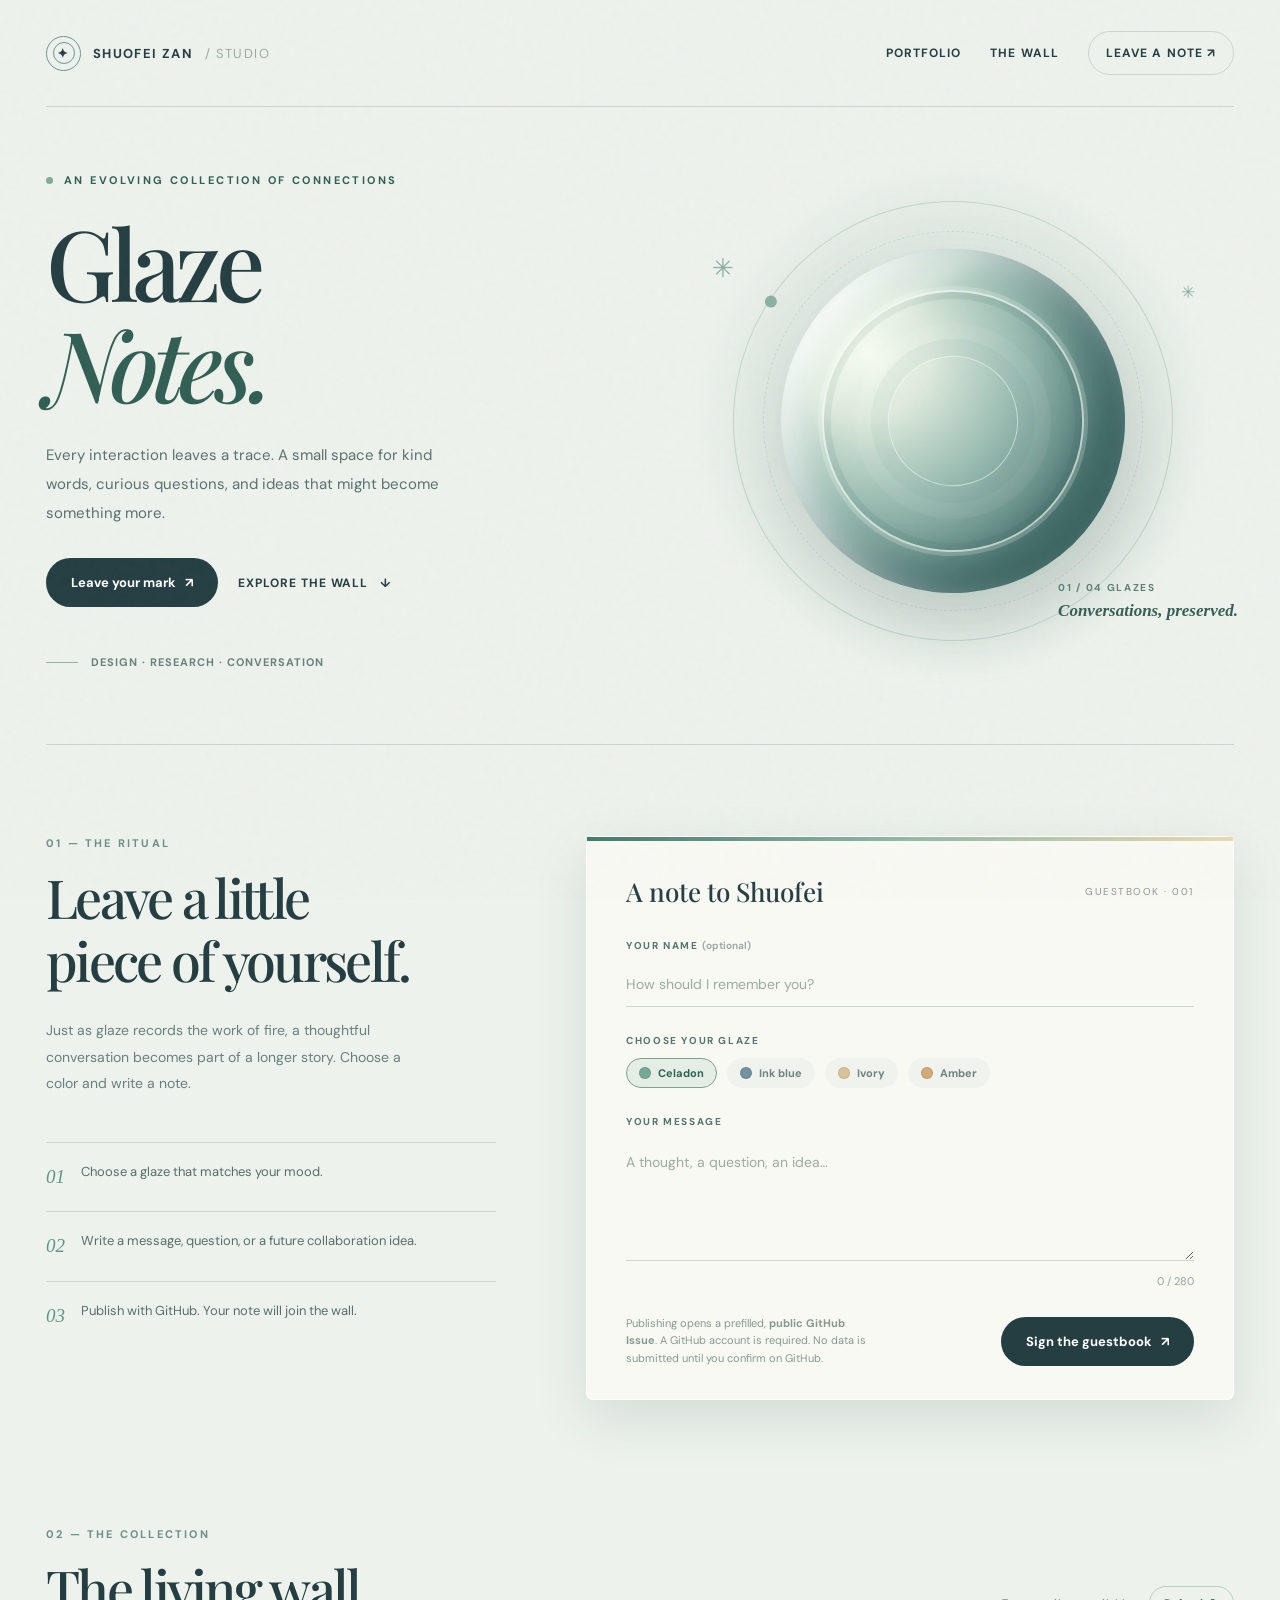
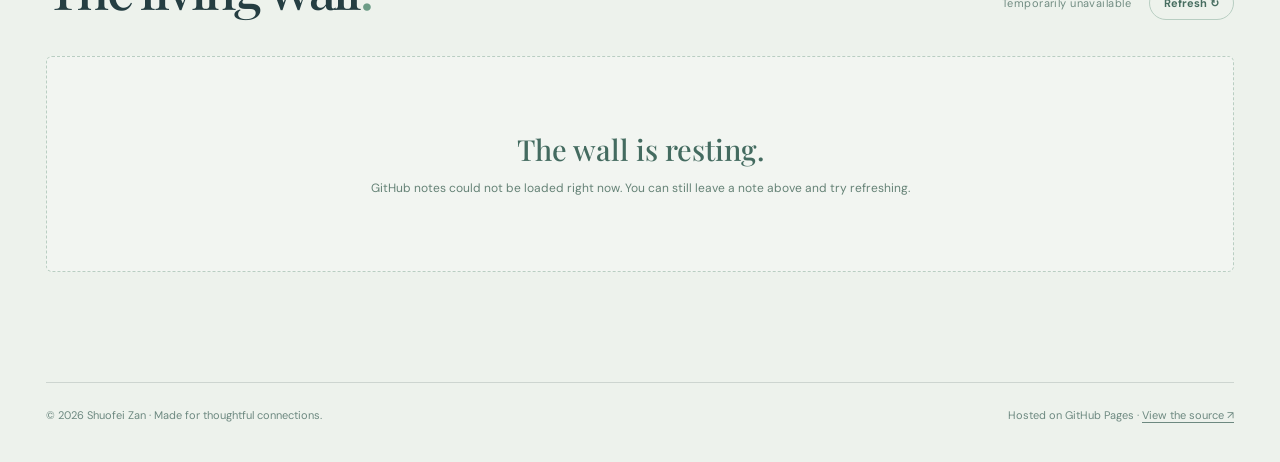
==== docs/guestbook/index.html @ 8608c9f4 "feat: build interactive porcelain-inspired GitHub guestbook" ====
<!doctype html>
<html lang="en">
<head>
<meta charset="utf-8">
<meta name="viewport" content="width=device-width, initial-scale=1">
<meta name="theme-color" content="#e9eee9">
<meta name="description" content="A small, interactive guestbook for Shuofei Zan's research and design portfolio. Leave a note and add a new glaze to the wall.">
<title>Glaze Notes — Shuofei Zan's Guestbook</title>
<style>
@import url('https://fonts.googleapis.com/css2?family=DM+Sans:wght@400;500;600;700&family=Manrope:wght@400;500;600;700&family=Playfair+Display:ital,wght@0,500;0,600;1,500&display=swap');
:root{--bg:#edf2ec;--paper:#f9f9f4;--ink:#253e42;--muted:#728483;--line:rgba(37,62,66,.16);--green:#719c89;--green-deep:#315f54;--shadow:0 19px 54px rgba(42,64,61,.12)}
*{box-sizing:border-box}html{scroll-behavior:smooth}body{margin:0;background:var(--bg);color:var(--ink);font-family:'DM Sans',Arial,sans-serif;-webkit-font-smoothing:antialiased}
button,input,textarea{font:inherit}a{color:inherit;text-decoration:none}button{cursor:pointer}::selection{background:#bdd6c9;color:#173d3a} :focus-visible{outline:3px solid #6f9e94;outline-offset:4px}
.skip{position:absolute;left:12px;top:-100px;padding:10px;background:white;z-index:100}.skip:focus{top:12px}
.grain{position:fixed;inset:0;pointer-events:none;opacity:.23;background-image:url("data:image/svg+xml,%3Csvg viewBox='0 0 180 180' xmlns='http://www.w3.org/2000/svg'%3E%3Cfilter id='n'%3E%3CfeTurbulence type='fractalNoise' baseFrequency='.72' numOctaves='3' stitchTiles='stitch'/%3E%3C/filter%3E%3Crect width='100%25' height='100%25' filter='url(%23n)' opacity='.12'/%3E%3C/svg%3E");z-index:20}
.wrap{width:min(1220px,calc(100% - 92px));margin:auto;position:relative}
nav{display:flex;justify-content:space-between;align-items:center;padding:31px 0;border-bottom:1px solid var(--line)}
.brand{display:flex;gap:12px;align-items:center;font-weight:700;font-size:13px;letter-spacing:.105em;text-transform:uppercase}
.brand-icon{width:35px;height:35px;border-radius:50%;border:1px solid #6d988c;display:grid;place-items:center;position:relative}
.brand-icon:after{content:"";width:20px;height:20px;border:1px solid #6d988c;border-radius:50%;position:absolute}
.links{display:flex;gap:29px;align-items:center;font-size:12px;font-weight:700;letter-spacing:.09em;text-transform:uppercase}
.links a:hover,.text-link:hover{text-decoration:underline;text-underline-offset:5px}
.links .top-button{border:1px solid var(--line);padding:13px 17px;border-radius:40px;transition:background .2s}
.links .top-button:hover{background:#d9e6db;text-decoration:none}
.hero{display:grid;grid-template-columns:1fr 1fr;align-items:center;gap:65px;min-height:576px;padding:66px 0 75px}
.eyebrow{font-size:11px;letter-spacing:.22em;text-transform:uppercase;font-weight:700;color:var(--green-deep);display:flex;gap:11px;align-items:center}
.eyebrow:before{content:"";height:7px;width:7px;background:#81ad8e;border-radius:100%}
h1{font-family:'Playfair Display',Georgia,serif;font-weight:500;font-size:clamp(67px,7.65vw,115px);letter-spacing:-.064em;line-height:1.03;margin:25px 0 27px}
h1 em{font-weight:500;color:var(--green-deep)}
.lead{max-width:430px;font-size:15px;line-height:1.95;color:#5a7070;margin:0 0 30px}
.actions{display:flex;gap:20px;align-items:center;flex-wrap:wrap}.primary{border:0;border-radius:50px;background:var(--ink);color:white;padding:16px 25px;font-size:13px;font-weight:700;transition:transform .22s,background .22s}.primary:hover{background:var(--green-deep);transform:translateY(-2px)}
.text-link{font-size:12px;font-weight:700;letter-spacing:.08em;text-transform:uppercase}
.mini{margin-top:48px;display:flex;align-items:center;gap:13px;color:#66837c;font-size:11px;letter-spacing:.09em;text-transform:uppercase;font-weight:700}.mini .dash{width:32px;height:1px;background:#95b3a6}
.art{height:480px;position:relative;display:grid;place-items:center;isolation:isolate}
.art:before{content:"";position:absolute;width:93%;aspect-ratio:1;border-radius:50%;background:radial-gradient(circle,rgba(203,222,209,.2),rgba(155,185,169,.13) 56%,transparent 70%);filter:blur(6px)}
.orbit{position:absolute;width:440px;max-width:98%;aspect-ratio:1;border:1px solid rgba(60,106,93,.19);border-radius:50%;transform:rotate(-11deg)}
.orbit:before{content:"";position:absolute;inset:29px;border-radius:50%;border:1px dashed rgba(68,110,98,.14)}
.orbit:after{content:"";position:absolute;left:13%;top:14%;width:12px;height:12px;background:#8ab1a2;border-radius:50%}
.porcelain{width:min(344px,76%);aspect-ratio:1;border-radius:50%;position:relative;background:radial-gradient(circle at 32% 25%,#f5faf0 0%,#dce9dc 18%,#9abdb2 42%,#547e79 70%,#285951 100%);box-shadow:inset -28px -32px 42px rgba(22,61,62,.32),inset 14px 16px 34px rgba(255,255,255,.77),0 26px 60px rgba(41,84,76,.21);transform:rotate(-16deg);animation:float 8s ease-in-out infinite}
.porcelain:before{content:"";position:absolute;inset:12%;border-radius:50%;border:2px solid rgba(246,253,246,.65);box-shadow:inset 0 0 0 7px rgba(39,92,84,.10),0 0 0 4px rgba(247,255,247,.20)}
.porcelain:after{content:"";position:absolute;inset:31%;border-radius:50%;border:1px solid rgba(240,255,241,.56);box-shadow:0 0 0 17px rgba(46,104,93,.05),0 0 0 33px rgba(255,255,255,.05)}
.reflection{position:absolute;width:68%;height:26%;left:8%;top:14%;border-radius:50%;border-top:15px solid rgba(248,255,243,.45);transform:rotate(-32deg);filter:blur(9px)}
.art-label{position:absolute;right:-4px;bottom:40px;letter-spacing:.17em;font-size:10px;text-transform:uppercase;font-weight:700;color:#5a8078}
.art-label span{display:block;margin-top:7px;font-family:Georgia,serif;font-size:17px;letter-spacing:0;font-style:italic;text-transform:none;color:#355e55}
.star{position:absolute;color:#8caea4;font-size:26px;font-family:Georgia,serif}.star.s1{top:15%;left:7%}.star.s2{right:7%;top:21%;font-size:17px}
.divider{height:1px;background:var(--line)}
.main{padding:91px 0 35px;display:grid;grid-template-columns:.82fr 1.18fr;gap:90px}
.kicker{font-size:11px;letter-spacing:.2em;font-weight:700;color:#6b9184;text-transform:uppercase;margin-bottom:16px}
h2{font-family:'Playfair Display',Georgia,serif;font-size:clamp(40px,4.2vw,63px);font-weight:500;letter-spacing:-.05em;line-height:1.17;margin:0 0 25px}
.intro p{max-width:360px;font-size:14px;color:#69807f;line-height:1.9}
.steps{margin-top:45px;display:grid;gap:19px}
.step{display:flex;gap:16px;align-items:flex-start;border-top:1px solid var(--line);padding-top:19px;font-size:13px;line-height:1.6;color:#56706b}
.step span:first-child{font-family:Georgia,serif;color:#5e9782;font-size:19px;font-style:italic}
.form-shell{background:var(--paper);border:1px solid rgba(255,255,255,.95);border-radius:7px;padding:37px 39px 32px;box-shadow:var(--shadow);position:relative}
.form-shell:before{content:"";position:absolute;height:4px;top:0;left:0;right:0;background:linear-gradient(90deg,#437a6a,#93b9a8,#e9d9b2)}
.card-top{display:flex;align-items:center;justify-content:space-between;margin-bottom:30px}
.card-top strong{font-family:'Playfair Display',Georgia,serif;font-weight:500;font-size:26px}.card-top small{font-size:10px;letter-spacing:.15em;color:#899994;text-transform:uppercase}
label.field-label,.legend{display:block;font-size:10px;font-weight:700;letter-spacing:.16em;color:#54756e;text-transform:uppercase;margin-bottom:11px}
label.field-label span{color:#9eaaa6;font-size:10px;letter-spacing:0;text-transform:none}
.field{background:transparent;border:0;border-bottom:1px solid #cbd7d0;padding:12px 0 13px;width:100%;outline:0;font-size:14px;color:var(--ink);border-radius:0}
.field:focus{border-bottom:1px solid #497a6c}.field::placeholder{color:#9bac9f}
.form-group{margin-bottom:27px}.swatches{display:flex;gap:10px;flex-wrap:wrap}
.swatch{border:1px solid transparent;border-radius:40px;display:flex;align-items:center;gap:7px;padding:7px 12px;background:#f0f3ed;color:#6f837f;font-size:11px;font-weight:700;transition:all .2s}
.swatch span{height:12px;width:12px;border-radius:50%;background:var(--dot);box-shadow:inset 0 0 0 1px rgba(10,40,40,.1)}
.swatch[aria-pressed=true]{border-color:#7da393;background:#e4eee4;color:#2d6358}
textarea.field{resize:vertical;min-height:108px;line-height:1.7}
.form-bottom{display:flex;justify-content:space-between;align-items:center;gap:15px;margin-top:20px}
.disclaimer{font-size:11px;line-height:1.6;color:#869991;max-width:245px}.disclaimer a{text-decoration:underline}
.counter{text-align:right;color:#91a29b;font-size:11px;margin-top:8px}
.wall{padding:92px 0 110px}
.wall-head{display:flex;align-items:end;justify-content:space-between;gap:20px;margin-bottom:36px}
.wall-head h2{margin-bottom:0}
.wall-status{display:flex;align-items:center;gap:18px;font-size:11px;color:#718c82;letter-spacing:.04em}
.refresh{border:1px solid #b8cec2;background:transparent;border-radius:50px;padding:9px 14px;color:#476d60;font-size:11px;font-weight:700}
.refresh:hover{background:#d6e7da}
.note-grid{display:grid;grid-template-columns:repeat(3,minmax(0,1fr));gap:18px}
.note{border:1px solid rgba(61,99,86,.13);border-radius:4px;min-height:210px;padding:26px 25px;position:relative;background:#e4ebe2;display:flex;flex-direction:column;box-shadow:0 9px 25px rgba(41,70,63,.04);transition:transform .25s,box-shadow .25s}
.note:hover{transform:translateY(-5px) rotate(-.35deg);box-shadow:0 16px 30px rgba(41,70,63,.11)}
.note.celadon{background:linear-gradient(134deg,#eff7ed,#d5e7df)}
.note.ink{background:linear-gradient(134deg,#dfebed,#c9dade)}
.note.ivory{background:linear-gradient(134deg,#faf3e8,#ece4d1)}
.note.amber{background:linear-gradient(134deg,#f5e9d9,#ebd6ba)}
.note-top{display:flex;align-items:center;justify-content:space-between;color:#77928a;text-transform:uppercase;letter-spacing:.12em;font-size:9px;font-weight:700}
.note-top:before{content:"";display:inline-block;width:15px;height:15px;background:var(--dot);border:2px solid rgba(255,255,255,.5);border-radius:50%;margin-right:auto}
.note-message{font-family:'Playfair Display',Georgia,serif;font-size:19px;line-height:1.45;letter-spacing:-.02em;margin:23px 0 18px;overflow-wrap:anywhere;white-space:pre-wrap;flex:1}
.note-bottom{border-top:1px solid rgba(42,89,80,.12);padding-top:14px;display:flex;justify-content:space-between;gap:15px;align-items:center;font-size:11px;color:#53756c}
.note-bottom strong{font-weight:700;overflow-wrap:anywhere}.note-bottom a{text-decoration:underline;text-underline-offset:3px}
.empty{grid-column:1/-1;min-height:216px;border:1px dashed #b9cec2;border-radius:6px;display:grid;place-items:center;text-align:center;padding:38px;color:#658276;background:rgba(255,255,255,.27)}
.empty b{display:block;font:500 29px 'Playfair Display',Georgia,serif;color:#446b60;margin-bottom:10px}
.empty p{margin:0;font-size:12px;line-height:1.7}.empty a{text-decoration:underline}
footer{border-top:1px solid var(--line);padding:25px 0 40px;display:flex;justify-content:space-between;gap:16px;font-size:11px;color:#6d8980}
footer a{text-decoration:underline;text-underline-offset:3px}
.toast{position:fixed;bottom:25px;left:50%;transform:translate(-50%,120px);background:#284840;color:white;border-radius:8px;padding:14px 24px;z-index:40;font-size:12px;max-width:90vw;opacity:0;transition:all .24s;box-shadow:var(--shadow)}
.toast.active{transform:translate(-50%,0);opacity:1}
@keyframes float{0%,100%{transform:translateY(2px) rotate(-16deg)}50%{transform:translateY(-13px) rotate(-11deg)}}
@media(max-width:990px){.wrap{width:min(100% - 44px,780px)}.hero{gap:20px;min-height:500px}.art{height:350px}.porcelain{width:min(285px,82%)}.orbit{width:330px}.main{gap:35px}.note-grid{grid-template-columns:repeat(2,minmax(0,1fr))}}
@media(max-width:680px){.wrap{width:calc(100% - 36px)}nav{padding:19px 0}.links{gap:12px}.links a:not(.top-button){display:none}.links .top-button{padding:11px 13px;font-size:10px}.brand{font-size:11px}.hero{grid-template-columns:1fr;padding:51px 0 42px;min-height:auto;gap:5px}.hero h1{font-size:clamp(61px,14vw,90px);margin-bottom:18px}.lead{font-size:14px}.mini{margin-top:32px}.art{height:306px}.porcelain{width:235px}.orbit{width:278px}.art-label{right:6%;bottom:14px}.main{padding:57px 0;grid-template-columns:1fr;gap:28px}.intro p{max-width:100%}.steps{margin-top:25px;gap:10px}.form-shell{padding:27px 23px}.form-bottom{flex-wrap:wrap;justify-content:flex-end}.disclaimer{max-width:100%}.wall{padding:35px 0 65px}.wall-head{align-items:flex-start;flex-direction:column;gap:22px}.note-grid{grid-template-columns:1fr}.note{min-height:180px}footer{flex-direction:column;line-height:1.6}}
@media(prefers-reduced-motion:reduce){*,*:before,*:after{animation:none!important;transition:none!important;scroll-behavior:auto!important}}
</style>
</head>
<body>
<a class="skip" href="#noteform">Skip to guestbook form</a>
<div class="grain" aria-hidden="true"></div>
<div class="wrap">
<nav>
 <a class="brand" href="../" aria-label="Shuofei Zan portfolio home"><span class="brand-icon" aria-hidden="true">✦</span> SHUOFEI ZAN <span style="font-weight:400;color:#9cab9f">/ STUDIO</span></a>
 <div class="links"><a href="../">Portfolio</a><a href="#wall">The wall</a><a class="top-button" href="#noteform">Leave a note ↗</a></div>
</nav>
<main>
<section class="hero" aria-labelledby="hero-title">
<div>
<div class="eyebrow">An evolving collection of connections</div>
<h1 id="hero-title">Glaze<br><em>Notes.</em></h1>
<p class="lead">Every interaction leaves a trace. A small space for kind words, curious questions, and ideas that might become something more.</p>
<div class="actions"><a class="primary" href="#noteform">Leave your mark &nbsp; ↗</a><a class="text-link" href="#wall">Explore the wall &nbsp; ↓</a></div>
<div class="mini"><span class="dash"></span> DESIGN · RESEARCH · CONVERSATION</div>
</div>
<div class="art" aria-label="Illustration of a celadon glazed porcelain disc" role="img">
 <span class="star s1" aria-hidden="true">✳</span><span class="star s2" aria-hidden="true">✳</span><div class="orbit" aria-hidden="true"></div><div class="porcelain" aria-hidden="true"><span class="reflection"></span></div>
 <div class="art-label">01 / 04 GLAZES <span>Conversations, preserved.</span></div>
</div>
</section>
<div class="divider"></div>
<section class="main" aria-labelledby="form-title">
<div class="intro">
<div class="kicker">01 — THE RITUAL</div>
<h2 id="form-title">Leave a little<br>piece of yourself.</h2>
<p>Just as glaze records the work of fire, a thoughtful conversation becomes part of a longer story. Choose a color and write a note.</p>
<div class="steps">
 <div class="step"><span>01</span><span>Choose a glaze that matches your mood.</span></div>
 <div class="step"><span>02</span><span>Write a message, question, or a future collaboration idea.</span></div>
 <div class="step"><span>03</span><span>Publish with GitHub. Your note will join the wall.</span></div>
</div>
</div>
<div class="form-shell">
 <div class="card-top"><strong>A note to Shuofei</strong><small>Guestbook · 001</small></div>
 <form id="noteform">
  <div class="form-group"><label class="field-label" for="visitor-name">Your name <span>(optional)</span></label><input id="visitor-name" class="field" maxlength="28" placeholder="How should I remember you?" autocomplete="name"></div>
  <div class="form-group"><div class="legend" id="glaze-label">Choose your glaze</div><div class="swatches" role="group" aria-labelledby="glaze-label">
    <button type="button" class="swatch" data-glaze="celadon" aria-pressed="true" style="--dot:#75a895"><span></span>Celadon</button>
    <button type="button" class="swatch" data-glaze="ink" aria-pressed="false" style="--dot:#74919e"><span></span>Ink blue</button>
    <button type="button" class="swatch" data-glaze="ivory" aria-pressed="false" style="--dot:#d5c29b"><span></span>Ivory</button>
    <button type="button" class="swatch" data-glaze="amber" aria-pressed="false" style="--dot:#d5a875"><span></span>Amber</button>
  </div></div>
  <div class="form-group"><label class="field-label" for="message">Your message</label><textarea class="field" id="message" rows="4" maxlength="280" placeholder="A thought, a question, an idea… " required></textarea><div class="counter"><span id="count">0</span> / 280</div></div>
  <div class="form-bottom"><div class="disclaimer">Publishing opens a prefilled, <strong>public GitHub Issue</strong>. A GitHub account is required. No data is submitted until you confirm on GitHub.</div><button class="primary" id="submit" type="submit">Sign the guestbook &nbsp; ↗</button></div>
 </form>
</div>
</section>
<section class="wall" id="wall" aria-labelledby="wall-title">
 <div class="wall-head"><div><div class="kicker">02 — THE COLLECTION</div><h2 id="wall-title">The living wall<span style="color:#6c9c86">.</span></h2></div><div class="wall-status"><span id="status" role="status" aria-live="polite">Collecting notes…</span><button class="refresh" type="button" id="refresh">Refresh ↻</button></div></div>
 <div id="notes" class="note-grid" aria-live="polite"><div class="empty"><div><b>Loading the wall…</b><p>Each published note is a little glazed memory.</p></div></div></div>
</section>
</main>
<footer><span>© <span id="year"></span> Shuofei Zan · Made for thoughtful connections.</span><span>Hosted on GitHub Pages · <a href="https://github.com/Adele0302/shuofei-zan-design-portfolio" target="_blank" rel="noopener noreferrer">View the source ↗</a></span></footer>
</div>
<div id="toast" class="toast" role="status" aria-live="polite"></div>
<script>
(function(){
'use strict';
const repo='Adele0302/shuofei-zan-design-portfolio';
const issueURL='https://github.com/'+repo+'/issues/new';
const apiURL='https://api.github.com/repos/'+repo+'/issues?state=open&sort=created&direction=desc&per_page=100';
const choices={celadon:'#75a895',ink:'#74919e',ivory:'#d5c29b',amber:'#d5a875'};
let glaze='celadon';
const form=document.getElementById('noteform');
const message=document.getElementById('message');
const count=document.getElementById('count');
const notes=document.getElementById('notes');
const status=document.getElementById('status');
const toast=document.getElementById('toast');
let toastTimer;
document.getElementById('year').textContent=String(new Date().getFullYear());
document.querySelectorAll('.swatch').forEach(function(button){
 button.addEventListener('click',function(){glaze=button.dataset.glaze;document.querySelectorAll('.swatch').forEach(function(b){b.setAttribute('aria-pressed',String(b===button));});});
});
message.addEventListener('input',function(){count.textContent=String(message.value.length);});
function alertUser(text){toast.textContent=text;toast.classList.add('active');clearTimeout(toastTimer);toastTimer=setTimeout(function(){toast.classList.remove('active');},6500);}
form.addEventListener('submit',function(e){
 e.preventDefault();
 const name=(document.getElementById('visitor-name').value.trim().slice(0,28)||'A visitor').replace(/[\r\n]+/g,' ');
 const text=message.value.trim().slice(0,280);
 if(!text){message.focus();return;}
 const body='<!-- zan-guestbook:v1 -->\nName: '+name+'\nGlaze: '+glaze+'\nMessage:\n'+text+'\n<!-- end-zan-guestbook -->\n\n---\nShared from Shuofei Zan’s Glaze Notes guestbook. This Issue will be publicly visible.';
 const title='[Guestbook] '+name;
 const link=issueURL+'?title='+encodeURIComponent(title)+'&body='+encodeURIComponent(body);
 window.open(link,'_blank','noopener,noreferrer');
 alertUser('Continue on GitHub to publish your note. It will appear here once the public Issue is created.');
});
function parseNote(issue){
 if(!issue || typeof issue.title!=='string' || !issue.title.startsWith('[Guestbook] ') || issue.pull_request || !issue.body){return null;}
 const normalized=issue.body.replace(/\r/g,'');
 const match=normalized.match(/<!-- zan-guestbook:v1 -->\s*\nName: ([^\n]+)\nGlaze: ([^\n]+)\nMessage:\n([\s\S]*?)\n<!-- end-zan-guestbook -->/);
 if(!match){return null;}
 const name=match[1].trim().slice(0,28);
 const shade=match[2].trim();
 const text=match[3].trim().slice(0,280);
 if(!name||!text||!Object.prototype.hasOwnProperty.call(choices,shade)){return null;}
 return {name:name,shade:shade,message:text,url:issue.html_url||'',created:issue.created_at||'',id:issue.number};
}
function empty(title,description){
 notes.replaceChildren();
 const box=document.createElement('div');box.className='empty';
 const inner=document.createElement('div');const label=document.createElement('b');label.textContent=title;
 const sub=document.createElement('p');sub.textContent=description;inner.append(label,sub);box.append(inner);notes.append(box);
}
function render(items){
 notes.replaceChildren();
 items.slice(0,24).forEach(function(note){
  const card=document.createElement('article');card.className='note '+note.shade;
  const top=document.createElement('div');top.className='note-top';top.style.setProperty('--dot',choices[note.shade]);const glazeText=document.createElement('span');glazeText.textContent=note.shade==='ink'?'Ink blue':note.shade;top.append(glazeText);
  const quote=document.createElement('div');quote.className='note-message';quote.textContent=note.message;
  const bottom=document.createElement('div');bottom.className='note-bottom';const name=document.createElement('strong');name.textContent=note.name;
  const link=document.createElement('a');link.href=note.url;link.target='_blank';link.rel='noopener noreferrer';link.textContent=note.created?new Date(note.created).toLocaleDateString('en-US',{month:'short',year:'numeric'})+' ↗':'View ↗';
  bottom.append(name,link);card.append(top,quote,bottom);notes.append(card);
 });
}
async function load(){
 status.textContent='Checking GitHub…';document.getElementById('refresh').disabled=true;
 try{
  const response=await fetch(apiURL,{headers:{'Accept':'application/vnd.github+json'}});
  if(!response.ok){throw Error('GitHub API '+response.status);}
  const issues=await response.json();
  if(!Array.isArray(issues)){throw Error('Unexpected response');}
  const parsed=issues.map(parseNote).filter(Boolean);
  status.textContent=parsed.length+' public '+(parsed.length===1?'note':'notes');
  if(!parsed.length){empty('The first note is yours.','This wall grows only when someone publishes a guestbook Issue on GitHub.');}
  else{render(parsed);}
 }catch(error){
  status.textContent='Temporarily unavailable';
  empty('The wall is resting.','GitHub notes could not be loaded right now. You can still leave a note above and try refreshing.');
 }finally{document.getElementById('refresh').disabled=false;}
}
document.getElementById('refresh').addEventListener('click',load);
load();
})();
</script>
</body>
</html>
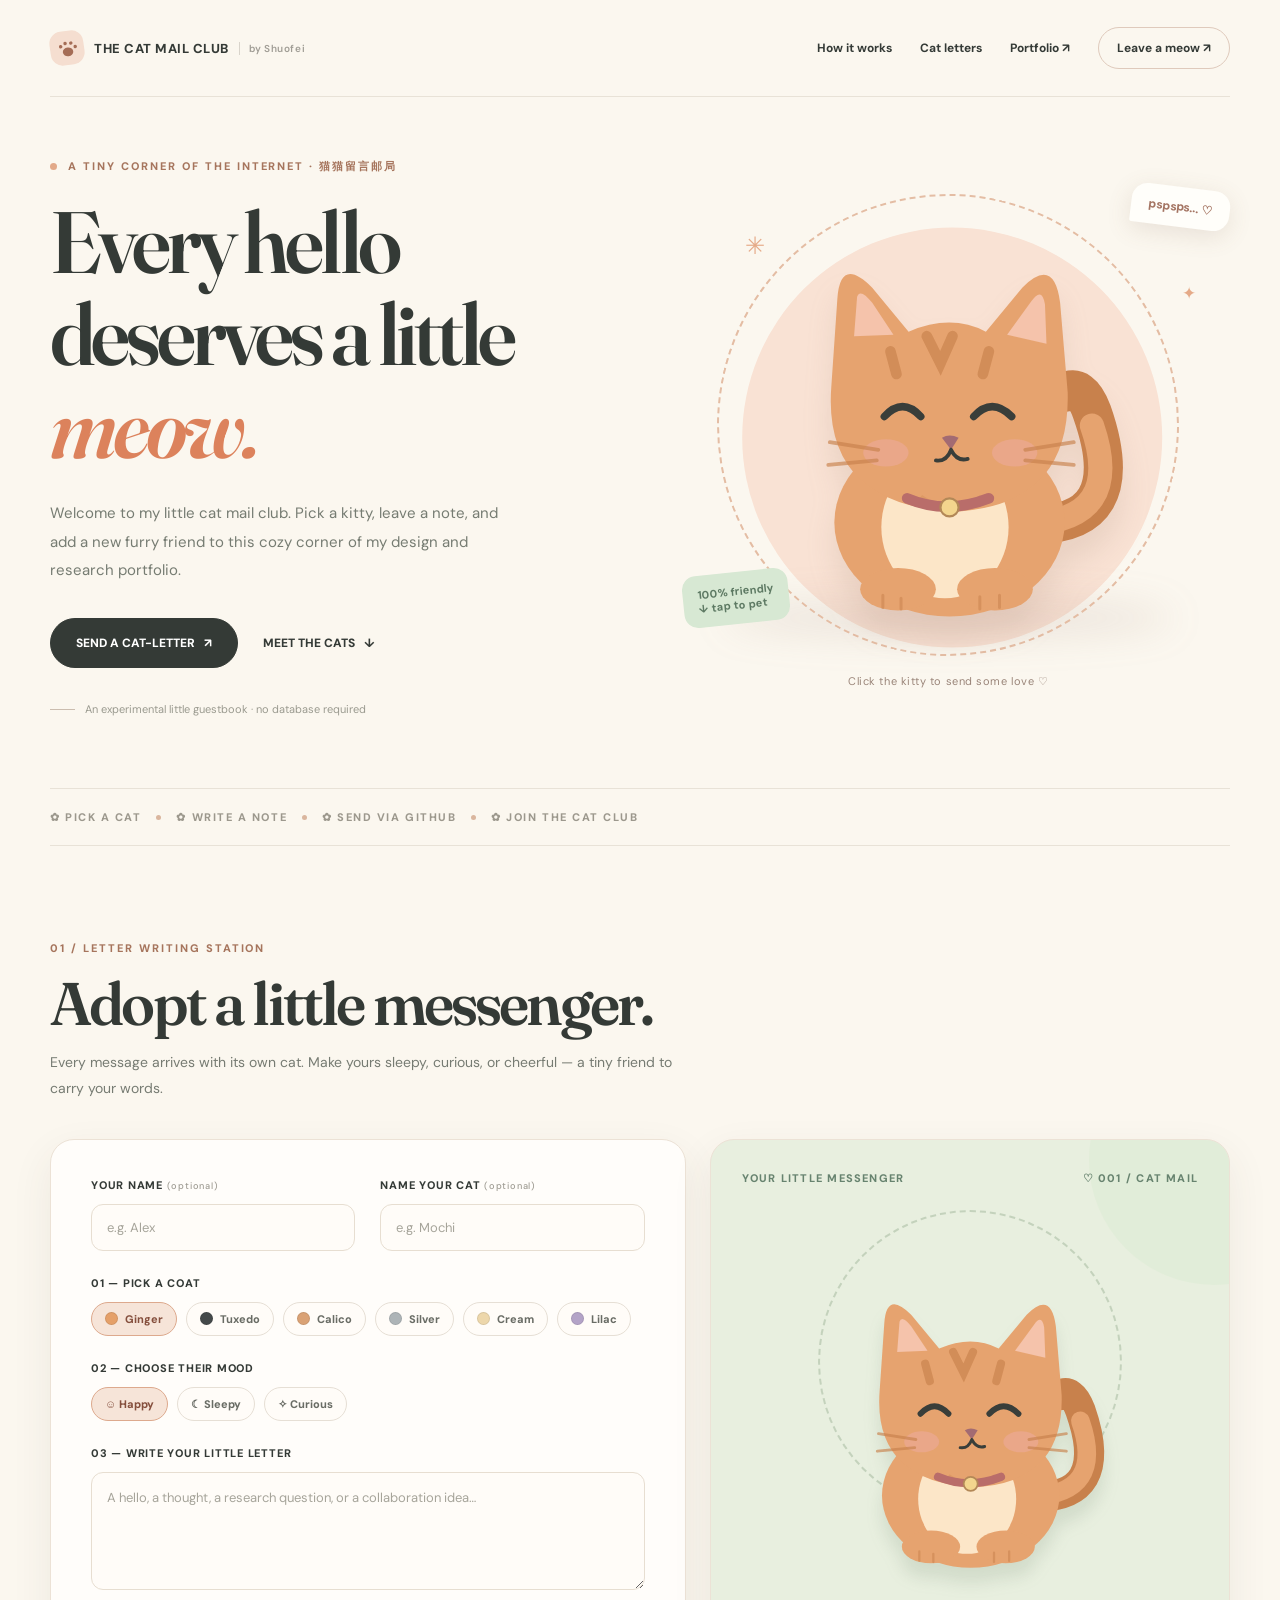
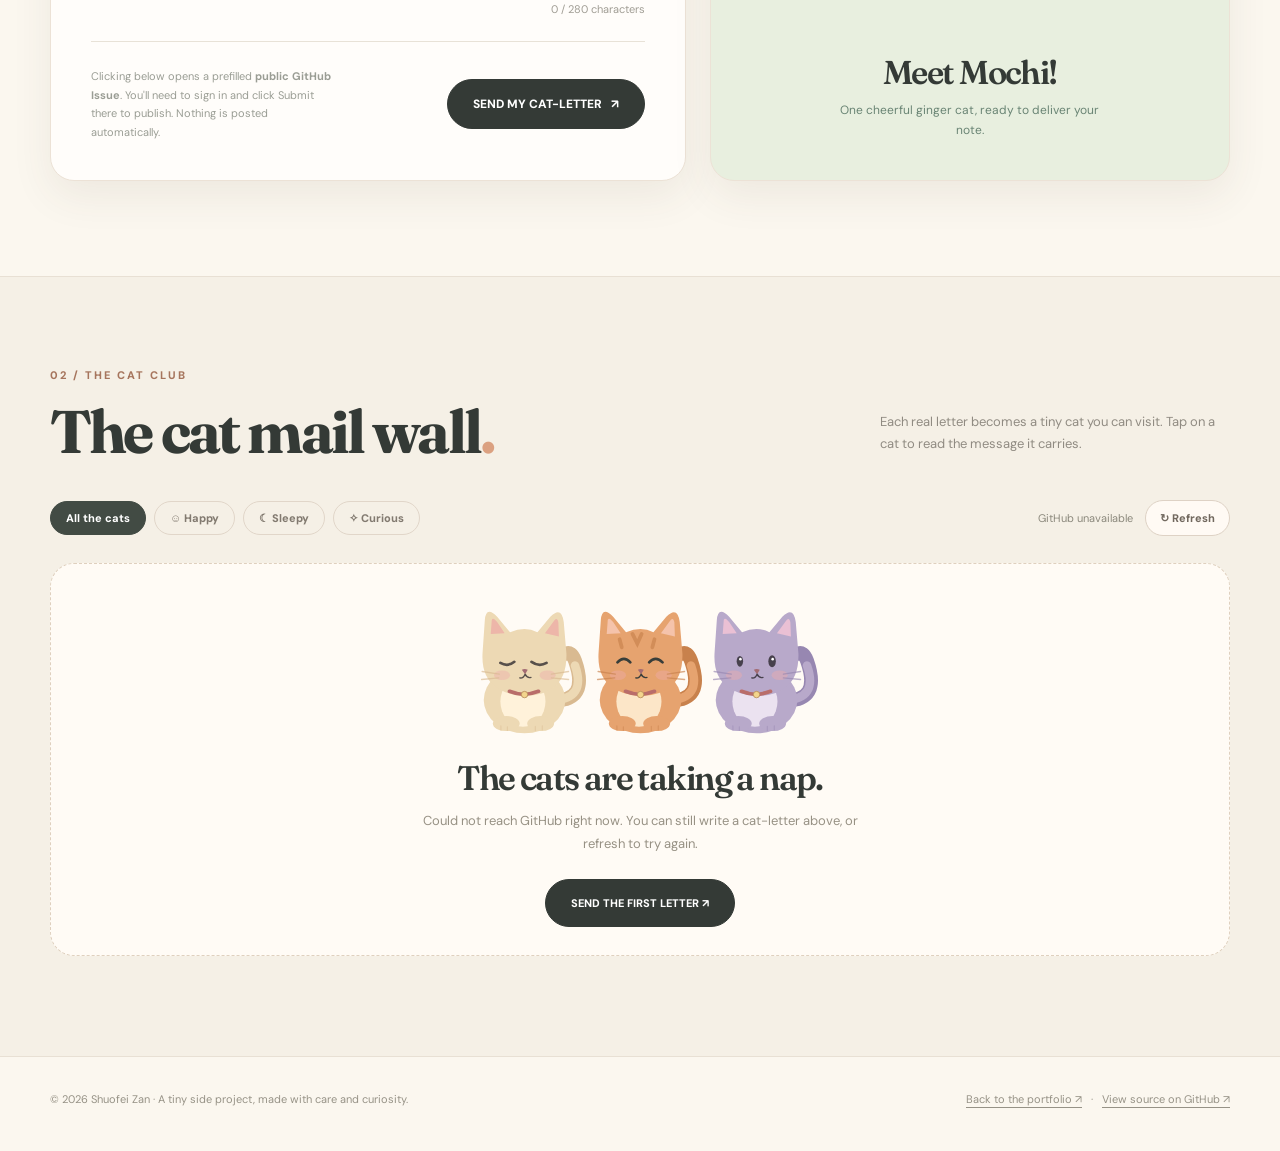
==== commit e1a64f09: "feat: transform Glaze Notes into an interactive cat mail guestbook" ====
--- a/docs/guestbook/index.html
+++ b/docs/guestbook/index.html
@@ -2,237 +2,401 @@
 <html lang="en">
 <head>
 <meta charset="utf-8">
-<meta name="viewport" content="width=device-width, initial-scale=1">
-<meta name="theme-color" content="#e9eee9">
-<meta name="description" content="A small, interactive guestbook for Shuofei Zan's research and design portfolio. Leave a note and add a new glaze to the wall.">
-<title>Glaze Notes — Shuofei Zan's Guestbook</title>
+<meta name="viewport" content="width=device-width,initial-scale=1">
+<meta name="theme-color" content="#fbf7ef">
+<meta name="description" content="The Cat Mail Club: a playful, interactive cat-themed guestbook for Shuofei Zan's design and research portfolio.">
+<title>The Cat Mail Club — Shuofei Zan</title>
 <style>
-@import url('https://fonts.googleapis.com/css2?family=DM+Sans:wght@400;500;600;700&family=Manrope:wght@400;500;600;700&family=Playfair+Display:ital,wght@0,500;0,600;1,500&display=swap');
-:root{--bg:#edf2ec;--paper:#f9f9f4;--ink:#253e42;--muted:#728483;--line:rgba(37,62,66,.16);--green:#719c89;--green-deep:#315f54;--shadow:0 19px 54px rgba(42,64,61,.12)}
-*{box-sizing:border-box}html{scroll-behavior:smooth}body{margin:0;background:var(--bg);color:var(--ink);font-family:'DM Sans',Arial,sans-serif;-webkit-font-smoothing:antialiased}
-button,input,textarea{font:inherit}a{color:inherit;text-decoration:none}button{cursor:pointer}::selection{background:#bdd6c9;color:#173d3a} :focus-visible{outline:3px solid #6f9e94;outline-offset:4px}
-.skip{position:absolute;left:12px;top:-100px;padding:10px;background:white;z-index:100}.skip:focus{top:12px}
-.grain{position:fixed;inset:0;pointer-events:none;opacity:.23;background-image:url("data:image/svg+xml,%3Csvg viewBox='0 0 180 180' xmlns='http://www.w3.org/2000/svg'%3E%3Cfilter id='n'%3E%3CfeTurbulence type='fractalNoise' baseFrequency='.72' numOctaves='3' stitchTiles='stitch'/%3E%3C/filter%3E%3Crect width='100%25' height='100%25' filter='url(%23n)' opacity='.12'/%3E%3C/svg%3E");z-index:20}
-.wrap{width:min(1220px,calc(100% - 92px));margin:auto;position:relative}
-nav{display:flex;justify-content:space-between;align-items:center;padding:31px 0;border-bottom:1px solid var(--line)}
-.brand{display:flex;gap:12px;align-items:center;font-weight:700;font-size:13px;letter-spacing:.105em;text-transform:uppercase}
-.brand-icon{width:35px;height:35px;border-radius:50%;border:1px solid #6d988c;display:grid;place-items:center;position:relative}
-.brand-icon:after{content:"";width:20px;height:20px;border:1px solid #6d988c;border-radius:50%;position:absolute}
-.links{display:flex;gap:29px;align-items:center;font-size:12px;font-weight:700;letter-spacing:.09em;text-transform:uppercase}
-.links a:hover,.text-link:hover{text-decoration:underline;text-underline-offset:5px}
-.links .top-button{border:1px solid var(--line);padding:13px 17px;border-radius:40px;transition:background .2s}
-.links .top-button:hover{background:#d9e6db;text-decoration:none}
-.hero{display:grid;grid-template-columns:1fr 1fr;align-items:center;gap:65px;min-height:576px;padding:66px 0 75px}
-.eyebrow{font-size:11px;letter-spacing:.22em;text-transform:uppercase;font-weight:700;color:var(--green-deep);display:flex;gap:11px;align-items:center}
-.eyebrow:before{content:"";height:7px;width:7px;background:#81ad8e;border-radius:100%}
-h1{font-family:'Playfair Display',Georgia,serif;font-weight:500;font-size:clamp(67px,7.65vw,115px);letter-spacing:-.064em;line-height:1.03;margin:25px 0 27px}
-h1 em{font-weight:500;color:var(--green-deep)}
-.lead{max-width:430px;font-size:15px;line-height:1.95;color:#5a7070;margin:0 0 30px}
-.actions{display:flex;gap:20px;align-items:center;flex-wrap:wrap}.primary{border:0;border-radius:50px;background:var(--ink);color:white;padding:16px 25px;font-size:13px;font-weight:700;transition:transform .22s,background .22s}.primary:hover{background:var(--green-deep);transform:translateY(-2px)}
-.text-link{font-size:12px;font-weight:700;letter-spacing:.08em;text-transform:uppercase}
-.mini{margin-top:48px;display:flex;align-items:center;gap:13px;color:#66837c;font-size:11px;letter-spacing:.09em;text-transform:uppercase;font-weight:700}.mini .dash{width:32px;height:1px;background:#95b3a6}
-.art{height:480px;position:relative;display:grid;place-items:center;isolation:isolate}
-.art:before{content:"";position:absolute;width:93%;aspect-ratio:1;border-radius:50%;background:radial-gradient(circle,rgba(203,222,209,.2),rgba(155,185,169,.13) 56%,transparent 70%);filter:blur(6px)}
-.orbit{position:absolute;width:440px;max-width:98%;aspect-ratio:1;border:1px solid rgba(60,106,93,.19);border-radius:50%;transform:rotate(-11deg)}
-.orbit:before{content:"";position:absolute;inset:29px;border-radius:50%;border:1px dashed rgba(68,110,98,.14)}
-.orbit:after{content:"";position:absolute;left:13%;top:14%;width:12px;height:12px;background:#8ab1a2;border-radius:50%}
-.porcelain{width:min(344px,76%);aspect-ratio:1;border-radius:50%;position:relative;background:radial-gradient(circle at 32% 25%,#f5faf0 0%,#dce9dc 18%,#9abdb2 42%,#547e79 70%,#285951 100%);box-shadow:inset -28px -32px 42px rgba(22,61,62,.32),inset 14px 16px 34px rgba(255,255,255,.77),0 26px 60px rgba(41,84,76,.21);transform:rotate(-16deg);animation:float 8s ease-in-out infinite}
-.porcelain:before{content:"";position:absolute;inset:12%;border-radius:50%;border:2px solid rgba(246,253,246,.65);box-shadow:inset 0 0 0 7px rgba(39,92,84,.10),0 0 0 4px rgba(247,255,247,.20)}
-.porcelain:after{content:"";position:absolute;inset:31%;border-radius:50%;border:1px solid rgba(240,255,241,.56);box-shadow:0 0 0 17px rgba(46,104,93,.05),0 0 0 33px rgba(255,255,255,.05)}
-.reflection{position:absolute;width:68%;height:26%;left:8%;top:14%;border-radius:50%;border-top:15px solid rgba(248,255,243,.45);transform:rotate(-32deg);filter:blur(9px)}
-.art-label{position:absolute;right:-4px;bottom:40px;letter-spacing:.17em;font-size:10px;text-transform:uppercase;font-weight:700;color:#5a8078}
-.art-label span{display:block;margin-top:7px;font-family:Georgia,serif;font-size:17px;letter-spacing:0;font-style:italic;text-transform:none;color:#355e55}
-.star{position:absolute;color:#8caea4;font-size:26px;font-family:Georgia,serif}.star.s1{top:15%;left:7%}.star.s2{right:7%;top:21%;font-size:17px}
-.divider{height:1px;background:var(--line)}
-.main{padding:91px 0 35px;display:grid;grid-template-columns:.82fr 1.18fr;gap:90px}
-.kicker{font-size:11px;letter-spacing:.2em;font-weight:700;color:#6b9184;text-transform:uppercase;margin-bottom:16px}
-h2{font-family:'Playfair Display',Georgia,serif;font-size:clamp(40px,4.2vw,63px);font-weight:500;letter-spacing:-.05em;line-height:1.17;margin:0 0 25px}
-.intro p{max-width:360px;font-size:14px;color:#69807f;line-height:1.9}
-.steps{margin-top:45px;display:grid;gap:19px}
-.step{display:flex;gap:16px;align-items:flex-start;border-top:1px solid var(--line);padding-top:19px;font-size:13px;line-height:1.6;color:#56706b}
-.step span:first-child{font-family:Georgia,serif;color:#5e9782;font-size:19px;font-style:italic}
-.form-shell{background:var(--paper);border:1px solid rgba(255,255,255,.95);border-radius:7px;padding:37px 39px 32px;box-shadow:var(--shadow);position:relative}
-.form-shell:before{content:"";position:absolute;height:4px;top:0;left:0;right:0;background:linear-gradient(90deg,#437a6a,#93b9a8,#e9d9b2)}
-.card-top{display:flex;align-items:center;justify-content:space-between;margin-bottom:30px}
-.card-top strong{font-family:'Playfair Display',Georgia,serif;font-weight:500;font-size:26px}.card-top small{font-size:10px;letter-spacing:.15em;color:#899994;text-transform:uppercase}
-label.field-label,.legend{display:block;font-size:10px;font-weight:700;letter-spacing:.16em;color:#54756e;text-transform:uppercase;margin-bottom:11px}
-label.field-label span{color:#9eaaa6;font-size:10px;letter-spacing:0;text-transform:none}
-.field{background:transparent;border:0;border-bottom:1px solid #cbd7d0;padding:12px 0 13px;width:100%;outline:0;font-size:14px;color:var(--ink);border-radius:0}
-.field:focus{border-bottom:1px solid #497a6c}.field::placeholder{color:#9bac9f}
-.form-group{margin-bottom:27px}.swatches{display:flex;gap:10px;flex-wrap:wrap}
-.swatch{border:1px solid transparent;border-radius:40px;display:flex;align-items:center;gap:7px;padding:7px 12px;background:#f0f3ed;color:#6f837f;font-size:11px;font-weight:700;transition:all .2s}
-.swatch span{height:12px;width:12px;border-radius:50%;background:var(--dot);box-shadow:inset 0 0 0 1px rgba(10,40,40,.1)}
-.swatch[aria-pressed=true]{border-color:#7da393;background:#e4eee4;color:#2d6358}
-textarea.field{resize:vertical;min-height:108px;line-height:1.7}
-.form-bottom{display:flex;justify-content:space-between;align-items:center;gap:15px;margin-top:20px}
-.disclaimer{font-size:11px;line-height:1.6;color:#869991;max-width:245px}.disclaimer a{text-decoration:underline}
-.counter{text-align:right;color:#91a29b;font-size:11px;margin-top:8px}
-.wall{padding:92px 0 110px}
-.wall-head{display:flex;align-items:end;justify-content:space-between;gap:20px;margin-bottom:36px}
-.wall-head h2{margin-bottom:0}
-.wall-status{display:flex;align-items:center;gap:18px;font-size:11px;color:#718c82;letter-spacing:.04em}
-.refresh{border:1px solid #b8cec2;background:transparent;border-radius:50px;padding:9px 14px;color:#476d60;font-size:11px;font-weight:700}
-.refresh:hover{background:#d6e7da}
-.note-grid{display:grid;grid-template-columns:repeat(3,minmax(0,1fr));gap:18px}
-.note{border:1px solid rgba(61,99,86,.13);border-radius:4px;min-height:210px;padding:26px 25px;position:relative;background:#e4ebe2;display:flex;flex-direction:column;box-shadow:0 9px 25px rgba(41,70,63,.04);transition:transform .25s,box-shadow .25s}
-.note:hover{transform:translateY(-5px) rotate(-.35deg);box-shadow:0 16px 30px rgba(41,70,63,.11)}
-.note.celadon{background:linear-gradient(134deg,#eff7ed,#d5e7df)}
-.note.ink{background:linear-gradient(134deg,#dfebed,#c9dade)}
-.note.ivory{background:linear-gradient(134deg,#faf3e8,#ece4d1)}
-.note.amber{background:linear-gradient(134deg,#f5e9d9,#ebd6ba)}
-.note-top{display:flex;align-items:center;justify-content:space-between;color:#77928a;text-transform:uppercase;letter-spacing:.12em;font-size:9px;font-weight:700}
-.note-top:before{content:"";display:inline-block;width:15px;height:15px;background:var(--dot);border:2px solid rgba(255,255,255,.5);border-radius:50%;margin-right:auto}
-.note-message{font-family:'Playfair Display',Georgia,serif;font-size:19px;line-height:1.45;letter-spacing:-.02em;margin:23px 0 18px;overflow-wrap:anywhere;white-space:pre-wrap;flex:1}
-.note-bottom{border-top:1px solid rgba(42,89,80,.12);padding-top:14px;display:flex;justify-content:space-between;gap:15px;align-items:center;font-size:11px;color:#53756c}
-.note-bottom strong{font-weight:700;overflow-wrap:anywhere}.note-bottom a{text-decoration:underline;text-underline-offset:3px}
-.empty{grid-column:1/-1;min-height:216px;border:1px dashed #b9cec2;border-radius:6px;display:grid;place-items:center;text-align:center;padding:38px;color:#658276;background:rgba(255,255,255,.27)}
-.empty b{display:block;font:500 29px 'Playfair Display',Georgia,serif;color:#446b60;margin-bottom:10px}
-.empty p{margin:0;font-size:12px;line-height:1.7}.empty a{text-decoration:underline}
-footer{border-top:1px solid var(--line);padding:25px 0 40px;display:flex;justify-content:space-between;gap:16px;font-size:11px;color:#6d8980}
-footer a{text-decoration:underline;text-underline-offset:3px}
-.toast{position:fixed;bottom:25px;left:50%;transform:translate(-50%,120px);background:#284840;color:white;border-radius:8px;padding:14px 24px;z-index:40;font-size:12px;max-width:90vw;opacity:0;transition:all .24s;box-shadow:var(--shadow)}
-.toast.active{transform:translate(-50%,0);opacity:1}
-@keyframes float{0%,100%{transform:translateY(2px) rotate(-16deg)}50%{transform:translateY(-13px) rotate(-11deg)}}
-@media(max-width:990px){.wrap{width:min(100% - 44px,780px)}.hero{gap:20px;min-height:500px}.art{height:350px}.porcelain{width:min(285px,82%)}.orbit{width:330px}.main{gap:35px}.note-grid{grid-template-columns:repeat(2,minmax(0,1fr))}}
-@media(max-width:680px){.wrap{width:calc(100% - 36px)}nav{padding:19px 0}.links{gap:12px}.links a:not(.top-button){display:none}.links .top-button{padding:11px 13px;font-size:10px}.brand{font-size:11px}.hero{grid-template-columns:1fr;padding:51px 0 42px;min-height:auto;gap:5px}.hero h1{font-size:clamp(61px,14vw,90px);margin-bottom:18px}.lead{font-size:14px}.mini{margin-top:32px}.art{height:306px}.porcelain{width:235px}.orbit{width:278px}.art-label{right:6%;bottom:14px}.main{padding:57px 0;grid-template-columns:1fr;gap:28px}.intro p{max-width:100%}.steps{margin-top:25px;gap:10px}.form-shell{padding:27px 23px}.form-bottom{flex-wrap:wrap;justify-content:flex-end}.disclaimer{max-width:100%}.wall{padding:35px 0 65px}.wall-head{align-items:flex-start;flex-direction:column;gap:22px}.note-grid{grid-template-columns:1fr}.note{min-height:180px}footer{flex-direction:column;line-height:1.6}}
+@import url('https://fonts.googleapis.com/css2?family=DM+Sans:wght@400;500;600;700;800&family=Fraunces:opsz,wght,SOFT,WONK@9..144,500,50,1;9..144,600,50,1;9..144,700,50,1&display=swap');
+:root{--bg:#fbf7ef;--ink:#343a36;--muted:#767b72;--line:#e8e2d7;--peach:#f2b5a1;--orange:#dc825c;--lilac:#c5badb;--sage:#b7ceaf;--forest:#577968;--paper:#fffdfa;--shadow:0 15px 42px rgba(74,67,57,.08)}
+*{box-sizing:border-box}html{scroll-behavior:smooth}body{margin:0;color:var(--ink);background:var(--bg);font-family:'DM Sans',Arial,sans-serif;-webkit-font-smoothing:antialiased}
+button,input,textarea{font:inherit}button{cursor:pointer}a{color:inherit;text-decoration:none}
+:focus-visible{outline:3px solid #c68467;outline-offset:4px}::selection{background:#efcfb8;color:#32322e}
+.skip-link{position:absolute;top:-80px;left:14px;background:white;z-index:100;padding:14px}.skip-link:focus{top:14px}
+.shell{width:min(1180px,calc(100% - 72px));margin:0 auto}
+header{display:flex;justify-content:space-between;align-items:center;gap:22px;padding:27px 0;border-bottom:1px solid var(--line)}
+.brand{display:flex;align-items:center;gap:10px;white-space:nowrap;letter-spacing:.04em;font-size:13px;font-weight:800}
+.brand-paw{width:34px;height:34px;background:#f5ded0;border-radius:12px;display:grid;place-items:center;transform:rotate(-8deg)}
+.brand-paw svg{width:21px;height:21px}
+.brand small{font-size:10px;font-weight:600;color:#a09d95;padding-left:9px;border-left:1px solid #d9d4cb}
+.nav{display:flex;align-items:center;gap:28px;font-size:12px;font-weight:700}
+.nav a:not(.nav-cta):hover{text-decoration:underline;text-underline-offset:5px}
+.nav-cta{border:1px solid #dfcabc;padding:12px 18px;border-radius:999px;transition:.2s}
+.nav-cta:hover{background:#f3e3d6}
+.hero{display:grid;grid-template-columns:1.02fr .98fr;gap:30px;min-height:605px;align-items:center;padding:62px 0 72px}
+.eyebrow,.section-kicker{font-size:11px;text-transform:uppercase;font-weight:800;letter-spacing:.18em;color:#a6755d}
+.eyebrow{display:flex;align-items:center;gap:11px}.eyebrow:before{content:"";width:7px;height:7px;border-radius:50%;background:#e2a989}
+h1,h2,h3,.display{font-family:'Fraunces',Georgia,serif;letter-spacing:-.047em}
+h1{font-weight:600;font-size:clamp(57px,6.8vw,100px);line-height:1.06;margin:22px 0 26px}
+h1 em{color:var(--orange);font-style:italic}
+.hero-description{font-size:15px;line-height:1.92;color:#767c72;max-width:460px;margin:0 0 33px}
+.hero-actions{display:flex;align-items:center;gap:25px;flex-wrap:wrap}
+.button-primary{background:var(--ink);border:1px solid var(--ink);border-radius:999px;padding:16px 25px;color:white;font-size:12px;font-weight:800;transition:transform .2s,background .2s}
+.button-primary:hover{transform:translateY(-2px);background:var(--forest)}
+.simple-link{font-size:12px;font-weight:800}.simple-link:hover{text-decoration:underline;text-underline-offset:5px}
+.hero-note{display:flex;align-items:center;gap:10px;color:#9a9a8f;font-size:11px;margin-top:34px}.hero-note span{width:25px;height:1px;background:#cbbdaf}
+.hero-art{height:475px;position:relative;display:flex;align-items:center;justify-content:center;isolation:isolate}
+.hero-art:before{content:"";width:min(420px,94%);aspect-ratio:1;border-radius:50%;background:#f9e2d4;position:absolute;z-index:-1;transform:translate(1%,3%)}
+.hero-art:after{content:"";width:80%;height:38px;position:absolute;bottom:25px;border-radius:50%;filter:blur(18px);background:#937b6b24;z-index:-1}
+.hero-art .blob{position:absolute;border:2px dashed #e4bda4;border-radius:50%;width:calc(100% - 50px);aspect-ratio:1;max-width:462px;transform:rotate(13deg)}
+.float-star{position:absolute;font-size:24px;color:#e5aa88;user-select:none}.star-one{top:9%;left:14%}.star-two{right:6%;top:20%;font-size:17px}.star-three{bottom:13%;left:9%;font-size:14px}
+.hero-cat-button{border:0;background:none;padding:0;width:min(400px,86%);position:relative;transition:transform .28s ease;animation:bob 5s ease-in-out infinite;z-index:1}
+.hero-cat-button:hover{transform:rotate(-3deg) scale(1.03)}.hero-cat-button:active{transform:scale(.97)}
+.hero-cat-button .cat-svg{width:100%;height:auto;filter:drop-shadow(0 22px 14px #99796528)}
+.hero-bubble{position:absolute;right:0;top:0;padding:12px 17px;border-radius:16px 16px 16px 2px;background:#fffefa;box-shadow:0 6px 25px #7b5b4624;transform:rotate(7deg);font-size:12px;font-weight:800;color:#a47462;z-index:2}
+.hero-sticker{position:absolute;left:3%;bottom:8%;background:#d7e8d3;padding:12px 15px;border-radius:14px;transform:rotate(-6deg);font-weight:700;font-size:11px;color:#5d7963;z-index:2}
+.purr-count{font-size:11px;letter-spacing:.05em;color:#9a8579;margin-top:12px;text-align:center}
+.halo-heart{position:absolute;z-index:10;font-size:25px;pointer-events:none;animation:flyheart .95s ease-out forwards}
+.strip{display:flex;align-items:center;gap:15px;padding:21px 0;border-top:1px solid var(--line);border-bottom:1px solid var(--line);font-size:11px;letter-spacing:.14em;text-transform:uppercase;font-weight:800;color:#9c988d;flex-wrap:wrap}
+.strip .dot{width:5px;height:5px;background:#dab69e;border-radius:50%}
+.section{padding:95px 0}
+.section-top{margin-bottom:38px}
+.section-top h2{font-size:clamp(42px,4.7vw,67px);line-height:1.1;font-weight:600;margin:15px 0 12px}
+.section-top p{line-height:1.8;color:var(--muted);max-width:630px;font-size:14px}
+.composer{display:grid;grid-template-columns:1.1fr .9fr;gap:24px;align-items:stretch}
+.form-card,.preview-card{border:1px solid #ece2d6;background:var(--paper);border-radius:24px;box-shadow:var(--shadow)}
+.form-card{padding:38px 40px}
+.form-grid{display:grid;grid-template-columns:1fr 1fr;gap:25px}
+.field-group{margin-bottom:25px}.field-group label,.field-legend{display:block;font-size:11px;font-weight:800;letter-spacing:.07em;margin-bottom:12px}
+.field-group label small{font-weight:500;color:#a09d94}
+.input{border:1px solid #e7ded1;background:#fffcf8;border-radius:12px;padding:14px 15px;outline:0;color:var(--ink);width:100%;font-size:13px;transition:border-color .2s}
+.input:focus{border-color:#d8a88e;box-shadow:0 0 0 3px #eedacd55}.input::placeholder{color:#a6a49a}
+textarea.input{resize:vertical;min-height:115px;line-height:1.7}
+.choices{display:flex;flex-wrap:wrap;gap:9px}
+.coat-button,.mood-button{border:1px solid #e6dfd5;border-radius:999px;background:#fffcf8;color:#696c65;padding:9px 13px;font-size:11px;font-weight:800;display:flex;align-items:center;gap:7px;transition:.2s}
+.coat-button[aria-pressed=true],.mood-button[aria-pressed=true]{background:#f6e4d8;color:#854f3d;border-color:#dda98d}
+.coat-button:hover,.mood-button:hover{border-color:#d5ab94}
+.coat-dot{width:13px;height:13px;border-radius:50%;background:var(--coat);border:1px solid #00000017;flex:none}
+.message-counter{font-size:11px;color:#a09d94;text-align:right;margin-top:7px}
+.send-row{border-top:1px solid var(--line);padding-top:25px;display:flex;justify-content:space-between;align-items:center;gap:24px}
+.send-row .help{font-size:11px;line-height:1.7;color:#9a9d94;max-width:240px}.help a{text-decoration:underline}
+.preview-card{padding:31px;display:flex;align-items:center;flex-direction:column;justify-content:space-between;background:#e8efdf;position:relative;overflow:hidden;isolation:isolate}
+.preview-card:before{content:"";width:300px;height:300px;position:absolute;top:70px;border:2px dashed #9fb59a80;border-radius:50%;z-index:-1}
+.preview-card:after{content:"";position:absolute;top:-105px;right:-110px;width:250px;height:250px;border-radius:50%;background:#dcebd380;z-index:-1}
+.preview-header{width:100%;display:flex;justify-content:space-between;font-size:11px;font-weight:800;letter-spacing:.11em;text-transform:uppercase;color:#67836f}
+.preview-cat{width:min(335px,96%);height:315px;display:flex;align-items:center;justify-content:center}
+.preview-cat .cat-svg{width:100%;height:100%;filter:drop-shadow(0 15px 8px #59725426);animation:bob 5.5s ease-in-out infinite}
+.preview-bottom{text-align:center}.preview-bottom h3{font-size:33px;font-weight:600;margin:0 0 8px}.preview-bottom p{font-size:12px;color:#698474;line-height:1.7;max-width:270px;margin:0 auto 8px}
+.cat-wall{background:#f5f0e6;border-top:1px solid #e8e0d4;border-bottom:1px solid #e8e0d4;padding:91px 0 100px}
+.wall-heading{display:flex;justify-content:space-between;align-items:end;gap:25px;margin-bottom:32px}
+.wall-heading h2{font-size:clamp(40px,4.7vw,65px);margin:12px 0 0}
+.wall-description{font-size:13px;color:#908b82;line-height:1.7;max-width:350px}
+.controls{display:flex;justify-content:space-between;gap:15px;align-items:center;flex-wrap:wrap;margin-bottom:27px}
+.filters{display:flex;gap:8px;flex-wrap:wrap}
+.filter{border:1px solid #e1d6c9;border-radius:999px;background:transparent;color:#827a70;padding:9px 15px;font-size:11px;font-weight:800}
+.filter[aria-pressed=true]{background:#424b44;color:white;border-color:#424b44}
+.wall-tools{display:flex;align-items:center;gap:12px;font-size:11px;color:#8b887c}
+.refresh{border:1px solid #ded2c5;background:#fffaf4;border-radius:999px;padding:10px 14px;font-weight:800;color:#71685e}
+.refresh:hover{background:#f7e3d4}.refresh:disabled{opacity:.6;cursor:wait}
+.cat-grid{display:grid;grid-template-columns:repeat(3,minmax(0,1fr));gap:19px}
+.cat-note{position:relative;min-width:0;border:1px solid #e8dbcc;background:#fffefa;border-radius:20px;padding:22px 24px 21px;text-align:left;min-height:354px;display:flex;flex-direction:column;align-items:center;transition:transform .22s,box-shadow .22s;box-shadow:0 8px 20px #917f6a0c}
+.cat-note:hover{transform:translateY(-6px);box-shadow:0 16px 32px #917f6a24}
+.cat-note:focus-visible{outline-offset:-4px}
+.note-meta{display:flex;justify-content:space-between;align-items:center;width:100%;font-size:10px;letter-spacing:.09em;font-weight:800;text-transform:uppercase;color:#b0a79c}
+.note-meta .mood-badge{background:#f8eadd;border-radius:99px;padding:7px 10px;letter-spacing:0;color:#b2785f}
+.note-art{width:min(205px,75%);height:195px;display:flex;align-items:center;justify-content:center;margin:5px 0 -5px}
+.note-art .cat-svg{width:100%;height:100%;transition:transform .23s}
+.cat-note:hover .note-art .cat-svg{transform:rotate(-4deg) translateY(-4px)}
+.note-name{font:600 25px 'Fraunces',Georgia,serif;letter-spacing:-.04em;text-align:center;max-width:100%;overflow-wrap:anywhere;margin:0 0 9px}
+.note-snippet{font-size:12px;line-height:1.6;color:#8d8981;text-align:center;display:-webkit-box;-webkit-line-clamp:2;-webkit-box-orient:vertical;overflow:hidden;max-width:280px;min-height:38px;overflow-wrap:anywhere}
+.note-cta{margin-top:auto;color:#b27759;font-size:11px;font-weight:800;padding-top:14px}
+.empty{grid-column:1/-1;background:#fffbf5;border:1px dashed #dfd0be;border-radius:24px;min-height:370px;padding:28px;text-align:center;display:flex;align-items:center;flex-direction:column;justify-content:center}
+.empty-crew{display:flex;justify-content:center;gap:0;margin-bottom:7px}.empty-crew .cat-svg{width:150px;height:145px;margin:0 -17px}
+.empty h3{font-size:34px;margin:8px 0 10px;font-weight:600}
+.empty p{max-width:440px;color:#979184;font-size:13px;line-height:1.8;margin:0 0 23px}
+.empty .button-primary{font-size:11px}
+.footer{display:flex;justify-content:space-between;gap:20px;padding:35px 0 45px;align-items:center;font-size:11px;color:#969286}
+.footer a{text-decoration:underline;text-underline-offset:4px}
+dialog{width:min(540px,calc(100% - 28px));border:1px solid #eee1d1;border-radius:25px;box-shadow:0 24px 90px #403b36aa;padding:0;background:#fffdf8;color:var(--ink)}
+dialog::backdrop{background:#302d2ba6;backdrop-filter:blur(5px)}
+.letter{padding:36px 39px 35px;position:relative}.letter-top{display:flex;align-items:start;justify-content:space-between;gap:12px}
+.letter-label{font-size:11px;letter-spacing:.16em;font-weight:800;color:#ab8067}
+.close-dialog{border:1px solid #e7dbcc;border-radius:50%;width:36px;height:36px;background:white;color:#77716a;font-size:20px}
+.letter-cat{height:210px;display:grid;place-items:center;background:#f5e8db;margin:22px 0;border-radius:18px}
+.letter-cat .cat-svg{height:215px;width:230px}
+.letter h3{font-size:32px;font-weight:600;margin:15px 0 10px}
+.letter-message{font-size:15px;line-height:1.8;color:#6d716a;white-space:pre-wrap;overflow-wrap:anywhere;margin-bottom:24px}
+.letter-foot{border-top:1px solid #e9e1d5;padding-top:20px;display:flex;justify-content:space-between;align-items:center;gap:10px;flex-wrap:wrap;font-size:11px;color:#98968e}
+.letter-foot a{font-size:11px;font-weight:800;color:#ab7159;text-decoration:underline;text-underline-offset:4px}
+.toast{position:fixed;bottom:20px;left:50%;transform:translate(-50%,120px);opacity:0;pointer-events:none;max-width:min(560px,calc(100% - 32px));background:#35483d;color:white;border-radius:14px;padding:16px 24px;box-shadow:var(--shadow);font-size:12px;line-height:1.6;transition:.23s;z-index:100}
+.toast.show{transform:translate(-50%,0);opacity:1}
+@keyframes bob{0%,100%{translate:0 0}50%{translate:0 -9px}}
+@keyframes flyheart{0%{opacity:0;transform:translateY(0) scale(.4)}20%{opacity:1}100%{opacity:0;transform:translateY(-90px) scale(1.3)}}
+@media(max-width:960px){.shell{width:min(100% - 42px,810px)}.hero{min-height:515px}.hero-art{height:370px}.hero-bubble{right:3%}.composer{grid-template-columns:1fr}.preview-card{min-height:460px}.cat-grid{grid-template-columns:repeat(2,minmax(0,1fr))}.hero h1{font-size:clamp(56px,8vw,78px)}}
+@media(max-width:660px){.shell{width:calc(100% - 34px)}header{padding:19px 0}.brand{font-size:11px}.brand small,.nav a:not(.nav-cta){display:none}.nav-cta{font-size:11px;padding:11px 13px}
+.hero{grid-template-columns:1fr;padding:52px 0 35px;gap:0}.hero h1{font-size:clamp(57px,13.5vw,87px)}.hero-description{font-size:14px;margin-bottom:23px}.hero-note{margin-top:24px}
+.hero-art{height:350px;margin-top:12px}.hero-art:before{width:315px}.hero-art .blob{width:322px}.hero-cat-button{width:300px}.hero-sticker{bottom:4%}
+.strip{font-size:9px;gap:9px;padding:16px 0}.section{padding:67px 0}.section-top{margin-bottom:26px}
+.form-card{padding:25px 20px}.form-grid{grid-template-columns:1fr;gap:0}.preview-card{min-height:385px;padding:22px}.preview-cat{height:260px}.preview-bottom h3{font-size:29px}
+.send-row{flex-direction:column;align-items:stretch;gap:17px}.send-row .help{max-width:100%}.button-primary{text-align:center}
+.cat-wall{padding:69px 0}.wall-heading{display:block}.cat-grid{grid-template-columns:1fr}.cat-note{min-height:310px}.note-art{height:174px}.wall-description{margin-top:14px}
+.letter{padding:22px}.letter-cat{height:185px}.letter-cat .cat-svg{height:180px}
+.footer{flex-direction:column;align-items:start;line-height:1.8}.empty-crew .cat-svg{width:110px;margin:0 -13px}.empty h3{font-size:27px}}
 @media(prefers-reduced-motion:reduce){*,*:before,*:after{animation:none!important;transition:none!important;scroll-behavior:auto!important}}
 </style>
 </head>
 <body>
-<a class="skip" href="#noteform">Skip to guestbook form</a>
-<div class="grain" aria-hidden="true"></div>
-<div class="wrap">
-<nav>
- <a class="brand" href="../" aria-label="Shuofei Zan portfolio home"><span class="brand-icon" aria-hidden="true">✦</span> SHUOFEI ZAN <span style="font-weight:400;color:#9cab9f">/ STUDIO</span></a>
- <div class="links"><a href="../">Portfolio</a><a href="#wall">The wall</a><a class="top-button" href="#noteform">Leave a note ↗</a></div>
-</nav>
+<a href="#letter-form" class="skip-link">Skip to the guestbook form</a>
+<div class="shell">
+<header>
+<a href="../" class="brand" aria-label="Shuofei Zan home"><span class="brand-paw" aria-hidden="true"><svg viewBox="0 0 24 24" fill="#a56d56"><ellipse cx="12" cy="16" rx="6" ry="5"/><circle cx="4.5" cy="9" r="2"/><circle cx="10" cy="6" r="2"/><circle cx="16.5" cy="6.5" r="2"/><circle cx="21" cy="11" r="2"/></svg></span> THE CAT MAIL CLUB <small>by Shuofei</small></a>
+<nav class="nav" aria-label="Site navigation"><a href="#how">How it works</a><a href="#letters">Cat letters</a><a href="../">Portfolio ↗</a><a href="#letter-form" class="nav-cta">Leave a meow ↗</a></nav>
+</header>
 <main>
 <section class="hero" aria-labelledby="hero-title">
 <div>
-<div class="eyebrow">An evolving collection of connections</div>
-<h1 id="hero-title">Glaze<br><em>Notes.</em></h1>
-<p class="lead">Every interaction leaves a trace. A small space for kind words, curious questions, and ideas that might become something more.</p>
-<div class="actions"><a class="primary" href="#noteform">Leave your mark &nbsp; ↗</a><a class="text-link" href="#wall">Explore the wall &nbsp; ↓</a></div>
-<div class="mini"><span class="dash"></span> DESIGN · RESEARCH · CONVERSATION</div>
-</div>
-<div class="art" aria-label="Illustration of a celadon glazed porcelain disc" role="img">
- <span class="star s1" aria-hidden="true">✳</span><span class="star s2" aria-hidden="true">✳</span><div class="orbit" aria-hidden="true"></div><div class="porcelain" aria-hidden="true"><span class="reflection"></span></div>
- <div class="art-label">01 / 04 GLAZES <span>Conversations, preserved.</span></div>
+<div class="eyebrow">A tiny corner of the internet · 猫猫留言邮局</div>
+<h1 id="hero-title">Every hello deserves a little <em>meow.</em></h1>
+<p class="hero-description">Welcome to my little cat mail club. Pick a kitty, leave a note, and add a new furry friend to this cozy corner of my design and research portfolio.</p>
+<div class="hero-actions"><a class="button-primary" href="#letter-form">SEND A CAT-LETTER &nbsp; ↗</a><a class="simple-link" href="#letters">MEET THE CATS &nbsp; ↓</a></div>
+<div class="hero-note"><span></span> An experimental little guestbook · no database required</div>
+</div>
+<div>
+<div class="hero-art" id="hero-art">
+ <span class="float-star star-one" aria-hidden="true">✳</span><span class="float-star star-two" aria-hidden="true">✦</span><span class="float-star star-three" aria-hidden="true">✳</span>
+ <div class="blob" aria-hidden="true"></div><div class="hero-bubble" id="bubble">pspsps... ♡</div>
+ <button class="hero-cat-button" type="button" id="pet-cat" aria-label="Pet the big cat" title="Click to pet!"><span id="hero-cat"></span></button>
+ <div class="hero-sticker">100% friendly<br>↓ tap to pet</div>
+</div>
+<div class="purr-count" id="purr-count" aria-live="polite">Click the kitty to send some love ♡</div>
 </div>
 </section>
-<div class="divider"></div>
-<section class="main" aria-labelledby="form-title">
-<div class="intro">
-<div class="kicker">01 — THE RITUAL</div>
-<h2 id="form-title">Leave a little<br>piece of yourself.</h2>
-<p>Just as glaze records the work of fire, a thoughtful conversation becomes part of a longer story. Choose a color and write a note.</p>
-<div class="steps">
- <div class="step"><span>01</span><span>Choose a glaze that matches your mood.</span></div>
- <div class="step"><span>02</span><span>Write a message, question, or a future collaboration idea.</span></div>
- <div class="step"><span>03</span><span>Publish with GitHub. Your note will join the wall.</span></div>
-</div>
-</div>
-<div class="form-shell">
- <div class="card-top"><strong>A note to Shuofei</strong><small>Guestbook · 001</small></div>
- <form id="noteform">
-  <div class="form-group"><label class="field-label" for="visitor-name">Your name <span>(optional)</span></label><input id="visitor-name" class="field" maxlength="28" placeholder="How should I remember you?" autocomplete="name"></div>
-  <div class="form-group"><div class="legend" id="glaze-label">Choose your glaze</div><div class="swatches" role="group" aria-labelledby="glaze-label">
-    <button type="button" class="swatch" data-glaze="celadon" aria-pressed="true" style="--dot:#75a895"><span></span>Celadon</button>
-    <button type="button" class="swatch" data-glaze="ink" aria-pressed="false" style="--dot:#74919e"><span></span>Ink blue</button>
-    <button type="button" class="swatch" data-glaze="ivory" aria-pressed="false" style="--dot:#d5c29b"><span></span>Ivory</button>
-    <button type="button" class="swatch" data-glaze="amber" aria-pressed="false" style="--dot:#d5a875"><span></span>Amber</button>
-  </div></div>
-  <div class="form-group"><label class="field-label" for="message">Your message</label><textarea class="field" id="message" rows="4" maxlength="280" placeholder="A thought, a question, an idea… " required></textarea><div class="counter"><span id="count">0</span> / 280</div></div>
-  <div class="form-bottom"><div class="disclaimer">Publishing opens a prefilled, <strong>public GitHub Issue</strong>. A GitHub account is required. No data is submitted until you confirm on GitHub.</div><button class="primary" id="submit" type="submit">Sign the guestbook &nbsp; ↗</button></div>
- </form>
-</div>
-</section>
-<section class="wall" id="wall" aria-labelledby="wall-title">
- <div class="wall-head"><div><div class="kicker">02 — THE COLLECTION</div><h2 id="wall-title">The living wall<span style="color:#6c9c86">.</span></h2></div><div class="wall-status"><span id="status" role="status" aria-live="polite">Collecting notes…</span><button class="refresh" type="button" id="refresh">Refresh ↻</button></div></div>
- <div id="notes" class="note-grid" aria-live="polite"><div class="empty"><div><b>Loading the wall…</b><p>Each published note is a little glazed memory.</p></div></div></div>
+<div class="strip" aria-label="Guestbook features"><span>✿ Pick a cat</span><span class="dot"></span><span>✿ Write a note</span><span class="dot"></span><span>✿ Send via GitHub</span><span class="dot"></span><span>✿ Join the cat club</span></div>
+<section class="section" id="how" aria-labelledby="how-title">
+<div class="section-top"><div class="section-kicker">01 / LETTER WRITING STATION</div><h2 id="how-title">Adopt a little messenger.</h2><p>Every message arrives with its own cat. Make yours sleepy, curious, or cheerful — a tiny friend to carry your words.</p></div>
+<div class="composer">
+<form class="form-card" id="letter-form">
+<div class="form-grid">
+<div class="field-group"><label for="visitor-name">YOUR NAME <small>(optional)</small></label><input class="input" id="visitor-name" maxlength="28" placeholder="e.g. Alex" autocomplete="name"></div>
+<div class="field-group"><label for="cat-name">NAME YOUR CAT <small>(optional)</small></label><input class="input" id="cat-name" maxlength="24" placeholder="e.g. Mochi"></div>
+</div>
+<div class="field-group"><span class="field-legend" id="coat-label">01 — PICK A COAT</span><div class="choices" id="coat-choices" role="group" aria-labelledby="coat-label">
+<button type="button" class="coat-button" data-coat="ginger" aria-pressed="true" style="--coat:#e5a069"><span class="coat-dot"></span>Ginger</button>
+<button type="button" class="coat-button" data-coat="tuxedo" aria-pressed="false" style="--coat:#44494a"><span class="coat-dot"></span>Tuxedo</button>
+<button type="button" class="coat-button" data-coat="calico" aria-pressed="false" style="--coat:#daa275"><span class="coat-dot"></span>Calico</button>
+<button type="button" class="coat-button" data-coat="silver" aria-pressed="false" style="--coat:#adb4b7"><span class="coat-dot"></span>Silver</button>
+<button type="button" class="coat-button" data-coat="cream" aria-pressed="false" style="--coat:#edd7ab"><span class="coat-dot"></span>Cream</button>
+<button type="button" class="coat-button" data-coat="lilac" aria-pressed="false" style="--coat:#b3a3c7"><span class="coat-dot"></span>Lilac</button>
+</div></div>
+<div class="field-group"><span class="field-legend" id="mood-label">02 — CHOOSE THEIR MOOD</span><div class="choices" role="group" id="mood-choices" aria-labelledby="mood-label">
+<button type="button" class="mood-button" data-mood="happy" aria-pressed="true">☺ Happy</button>
+<button type="button" class="mood-button" data-mood="sleepy" aria-pressed="false">☾ Sleepy</button>
+<button type="button" class="mood-button" data-mood="curious" aria-pressed="false">✧ Curious</button>
+</div></div>
+<div class="field-group"><label for="message">03 — WRITE YOUR LITTLE LETTER</label><textarea class="input" id="message" maxlength="280" rows="4" placeholder="A hello, a thought, a research question, or a collaboration idea…" required></textarea><div class="message-counter"><span id="counter">0</span> / 280 characters</div></div>
+<div class="send-row"><div class="help">Clicking below opens a prefilled <strong>public GitHub Issue</strong>. You'll need to sign in and click Submit there to publish. Nothing is posted automatically.</div><button type="submit" class="button-primary">SEND MY CAT-LETTER &nbsp; ↗</button></div>
+</form>
+<aside class="preview-card" aria-label="Live preview of your chosen cat">
+<div class="preview-header"><span>YOUR LITTLE MESSENGER</span><span>♡ 001 / CAT MAIL</span></div>
+<div class="preview-cat" id="preview-cat" aria-hidden="true"></div>
+<div class="preview-bottom"><h3 id="preview-name">Meet Mochi!</h3><p id="preview-description">One cheerful ginger cat, ready to deliver your note.</p></div>
+</aside>
+</div>
 </section>
 </main>
-<footer><span>© <span id="year"></span> Shuofei Zan · Made for thoughtful connections.</span><span>Hosted on GitHub Pages · <a href="https://github.com/Adele0302/shuofei-zan-design-portfolio" target="_blank" rel="noopener noreferrer">View the source ↗</a></span></footer>
-</div>
-<div id="toast" class="toast" role="status" aria-live="polite"></div>
+</div>
+<section class="cat-wall" id="letters" aria-labelledby="letters-title">
+<div class="shell">
+<div class="wall-heading"><div><div class="section-kicker">02 / THE CAT CLUB</div><h2 id="letters-title">The cat mail wall<span style="color:#dba181">.</span></h2></div><p class="wall-description">Each real letter becomes a tiny cat you can visit. Tap on a cat to read the message it carries.</p></div>
+<div class="controls">
+<div class="filters" role="group" aria-label="Filter cat letters by mood">
+<button type="button" class="filter" data-filter="all" aria-pressed="true">All the cats</button>
+<button type="button" class="filter" data-filter="happy" aria-pressed="false">☺ Happy</button>
+<button type="button" class="filter" data-filter="sleepy" aria-pressed="false">☾ Sleepy</button>
+<button type="button" class="filter" data-filter="curious" aria-pressed="false">✧ Curious</button>
+</div>
+<div class="wall-tools"><span id="wall-status" role="status" aria-live="polite">Checking for mail…</span><button class="refresh" id="refresh" type="button">↻ Refresh</button></div>
+</div>
+<div class="cat-grid" id="cat-grid" aria-live="polite"></div>
+</div>
+</section>
+<div class="shell">
+<footer class="footer"><span>© <span id="year">2026</span> Shuofei Zan · A tiny side project, made with care and curiosity.</span><span><a href="../">Back to the portfolio ↗</a> &nbsp; · &nbsp; <a href="https://github.com/Adele0302/shuofei-zan-design-portfolio" target="_blank" rel="noopener noreferrer">View source on GitHub ↗</a></span></footer>
+</div>
+<dialog id="letter-dialog" aria-label="Cat letter">
+<div class="letter">
+<div class="letter-top"><div class="letter-label">✉ A LITTLE LETTER FOR YOU</div><button type="button" class="close-dialog" id="close-dialog" aria-label="Close letter">×</button></div>
+<div class="letter-cat" id="dialog-cat" aria-hidden="true"></div>
+<h3 id="dialog-title">A new letter</h3>
+<p class="letter-message" id="dialog-message"></p>
+<div class="letter-foot"><span id="dialog-from"></span><a id="dialog-source" target="_blank" rel="noopener noreferrer" href="https://github.com/Adele0302/shuofei-zan-design-portfolio/issues">Read on GitHub ↗</a></div>
+</div>
+</dialog>
+<div class="toast" id="toast" role="status" aria-live="polite"></div>
 <script>
 (function(){
 'use strict';
 const repo='Adele0302/shuofei-zan-design-portfolio';
-const issueURL='https://github.com/'+repo+'/issues/new';
-const apiURL='https://api.github.com/repos/'+repo+'/issues?state=open&sort=created&direction=desc&per_page=100';
-const choices={celadon:'#75a895',ink:'#74919e',ivory:'#d5c29b',amber:'#d5a875'};
-let glaze='celadon';
-const form=document.getElementById('noteform');
-const message=document.getElementById('message');
-const count=document.getElementById('count');
-const notes=document.getElementById('notes');
-const status=document.getElementById('status');
-const toast=document.getElementById('toast');
-let toastTimer;
-document.getElementById('year').textContent=String(new Date().getFullYear());
-document.querySelectorAll('.swatch').forEach(function(button){
- button.addEventListener('click',function(){glaze=button.dataset.glaze;document.querySelectorAll('.swatch').forEach(function(b){b.setAttribute('aria-pressed',String(b===button));});});
+const issuesEndpoint='https://api.github.com/repos/'+repo+'/issues?state=open&sort=created&direction=desc&per_page=100';
+const choices={
+ ginger:{name:'Ginger',fur:'#E6A36F',inner:'#F5C3AB',stripe:'#C8814C',patch:'#F5C68F',belly:'#FCE6C8',eye:'#393E3A'},
+ tuxedo:{name:'Tuxedo',fur:'#51575A',inner:'#B27C85',stripe:'#32393D',patch:'#FCF7ED',belly:'#FCF7ED',eye:'#2F3536'},
+ calico:{name:'Calico',fur:'#FFF0D9',inner:'#EBA5A1',stripe:'#C78459',patch:'#D08F61',belly:'#FFF8EA',eye:'#3F4641'},
+ silver:{name:'Silver',fur:'#ACB5B6',inner:'#E8BEC3',stripe:'#7C949C',patch:'#E3E6E2',belly:'#E8EFEB',eye:'#374550'},
+ cream:{name:'Cream',fur:'#EDD9B4',inner:'#EDB6A9',stripe:'#D9BA91',patch:'#FBF0D6',belly:'#FFF2DA',eye:'#58504B'},
+ lilac:{name:'Lilac',fur:'#B8A9CA',inner:'#EAC0D4',stripe:'#9787B1',patch:'#DDCDE2',belly:'#EBE2F0',eye:'#47414D'}
+};
+const moodLabels={happy:'cheerful',sleepy:'sleepy',curious:'curious'};
+const moodEmoji={happy:'☺',sleepy:'☾',curious:'✧'};
+const pastGlazes={celadon:'cream',ink:'silver',ivory:'cream',amber:'ginger'};
+const $=id=>document.getElementById(id);
+const reduceMotion=window.matchMedia&&window.matchMedia('(prefers-reduced-motion: reduce)').matches;
+let coat='ginger',mood='happy',filter='all',notes=[],toastTimer,petCount=0,loaded=false;
+function catSVG(inputCoat,inputMood){
+ const c=Object.prototype.hasOwnProperty.call(choices,inputCoat)?choices[inputCoat]:choices.ginger;
+ const safeMood=Object.prototype.hasOwnProperty.call(moodLabels,inputMood)?inputMood:'happy';
+ const stripes=inputCoat==='ginger'||inputCoat==='silver';
+ const calico=inputCoat==='calico';
+ const tuxedo=inputCoat==='tuxedo';
+ const eyes=safeMood==='sleepy'
+  ? '<path d="M88 132 Q102 140 114 130 M146 130 Q160 140 174 132" fill="none" stroke="'+c.eye+'" stroke-width="5" stroke-linecap="round"/>'
+  :safeMood==='curious'
+  ? '<ellipse cx="102" cy="129" rx="6" ry="10" fill="'+c.eye+'"/><ellipse cx="162" cy="129" rx="7" ry="11" fill="'+c.eye+'"/><circle cx="103" cy="125" r="2.4" fill="#fff"/><circle cx="163" cy="125" r="2.4" fill="#fff"/>'
+  : '<path d="M90 131 Q102 118 114 131 M149 131 Q161 118 174 131" fill="none" stroke="'+c.eye+'" stroke-width="5" stroke-linecap="round"/>';
+ const pattern=stripes?'<path d="M118 78 L127 96 L135 78 M94 88 L98 103 M159 88 L155 103" stroke="'+c.stripe+'" stroke-width="7" stroke-linecap="round" opacity=".65" fill="none"/>':'';
+ const headPatch=calico?'<path d="M62 98 Q57 61 91 63 Q104 67 111 86 Q91 108 62 111Z" fill="#D39B6B" opacity=".95"/><path d="M156 73 Q191 52 200 98 L198 106 Q180 116 162 98Z" fill="#66605D" opacity=".93"/>':tuxedo?'<path d="M120 72 Q131 84 142 72 L143 115 Q131 127 120 115Z" fill="#FCF7ED"/>':'';
+ const cheekPatch=calico?'<ellipse cx="180" cy="153" rx="20" ry="16" fill="#DDAB77" opacity=".62"/>':'';
+ return '<svg class="cat-svg" viewBox="0 0 264 270" xmlns="http://www.w3.org/2000/svg" role="img" aria-label="'+c.name+' '+safeMood+' illustrated cat">'+
+ '<path d="M184 202 Q254 205 227 128 Q220 109 209 115" stroke="'+c.stripe+'" stroke-width="26" stroke-linecap="round" fill="none"/>'+
+ '<path d="M184 202 Q249 200 227 137" stroke="'+c.fur+'" stroke-width="16" stroke-linecap="round" fill="none"/>'+
+ '<ellipse cx="133" cy="201" rx="76" ry="62" fill="'+c.fur+'"/>'+
+ '<ellipse cx="130" cy="204" rx="42" ry="47" fill="'+c.belly+'"/>'+
+ '<path d="M55 111 L59 53 Q61 25 82 46 L106 75 Q134 63 157 75 L181 46 Q202 25 206 56 L211 115 Q213 191 134 194 Q49 188 55 111Z" fill="'+c.fur+'"/>'+
+ '<path d="M70 78 L72 52 Q74 46 82 56 L96 77Z M171 77 L187 55 Q194 45 196 57 L197 83Z" fill="'+c.inner+'"/>'+
+ headPatch+pattern+cheekPatch+
+ '<ellipse cx="91" cy="155" rx="15" ry="9" fill="#EFABAB" opacity=".42"/><ellipse cx="176" cy="155" rx="15" ry="9" fill="#EFABAB" opacity=".42"/>'+
+ eyes+
+ '<path d="M128 145 Q133 142 139 145 L134 153Z" fill="#A36B72"/>'+
+ '<path d="M134 153 Q131 161 124 160 M134 153 Q138 161 145 159" stroke="'+c.eye+'" stroke-width="2.5" stroke-linecap="round" fill="none"/>'+
+ '<path d="M86 153 L54 148 M85 160 L53 163 M183 153 L215 148 M183 160 L215 163" stroke="'+c.stripe+'" stroke-width="2.5" opacity=".65" stroke-linecap="round"/>'+
+ '<ellipse cx="99" cy="245" rx="25" ry="14" fill="'+c.fur+'"/><ellipse cx="163" cy="245" rx="25" ry="14" fill="'+c.fur+'"/>'+
+ '<path d="M89 249 L89 257 M101 251 L101 258 M153 250 L153 258 M166 249 L166 257" stroke="'+c.stripe+'" stroke-width="2" opacity=".5" stroke-linecap="round"/>'+
+ '<path d="M114 184 Q134 199 154 184" fill="none" stroke="'+c.stripe+'" stroke-width="3" opacity=".3"/>'+
+ '<path d="M105 185 Q131 196 159 185" stroke="#B96D6A" stroke-width="7" fill="none" stroke-linecap="round"/>'+
+ '<circle cx="133" cy="191" r="6" fill="#F3D58D" stroke="#B38857" stroke-width="1.5"/>'+
+ '</svg>';
+}
+function setCat(id,co,mo){const host=$(id);host.innerHTML=catSVG(co,mo);}
+function updatePreview(){
+ setCat('preview-cat',coat,mood);
+ const name=$('cat-name').value.trim()||'Mochi';
+ $('preview-name').textContent='Meet '+name+'!';
+ $('preview-description').textContent='One '+moodLabels[mood]+' '+choices[coat].name.toLowerCase()+' cat, ready to deliver your note.';
+}
+function choose(kind,value){
+ if(kind==='coat'){coat=value;}else{mood=value;}
+ document.querySelectorAll('[data-'+kind+']').forEach(b=>b.setAttribute('aria-pressed',String(b.dataset[kind]===value)));
+ updatePreview();
+}
+document.querySelectorAll('[data-coat]').forEach(b=>b.addEventListener('click',()=>choose('coat',b.dataset.coat)));
+document.querySelectorAll('[data-mood]').forEach(b=>b.addEventListener('click',()=>choose('mood',b.dataset.mood)));
+$('cat-name').addEventListener('input',updatePreview);
+$('message').addEventListener('input',()=>{$('counter').textContent=String($('message').value.length);});
+function toast(text){$('toast').textContent=text;$('toast').classList.add('show');clearTimeout(toastTimer);toastTimer=setTimeout(()=>$('toast').classList.remove('show'),5900);}
+function heroPet(){
+ petCount+=1;
+ const sayings=['prrrr... ♡','meow!','head bonk ♡','more pets?','purrrfect!'];$('bubble').textContent=sayings[petCount%5];
+ $('purr-count').textContent=petCount===1?'1 pet delivered! ♡':petCount+' pets delivered! ♡';
+ if(!reduceMotion){
+  const star=document.createElement('span');star.className='halo-heart';star.textContent=petCount%2?'♥':'♡';
+  star.style.left=(32+(petCount*13)%40)+'%';star.style.top=(29+(petCount*7)%23)+'%';
+  $('hero-art').append(star);star.addEventListener('animationend',()=>star.remove(),{once:true});
+ }
+}
+$('pet-cat').addEventListener('click',heroPet);
+$('year').textContent=String(new Date().getFullYear());
+setCat('hero-cat','ginger','happy');updatePreview();
+$('letter-form').addEventListener('submit',function(e){
+ e.preventDefault();
+ const from=$('visitor-name').value.trim().replace(/[\r\n]+/g,' ').slice(0,28)||'A visitor';
+ const friend=$('cat-name').value.trim().replace(/[\r\n]+/g,' ').slice(0,24)||'Mochi';
+ const words=$('message').value.trim().slice(0,280);
+ if(!words){$('message').focus();return;}
+ const title='[Catbook] '+from+' sent '+friend;
+ const body='<!-- zan-catbook:v2 -->\nFrom: '+from+'\nCat: '+friend+'\nCoat: '+coat+'\nMood: '+mood+'\nMessage:\n'+words+'\n<!-- end-zan-catbook -->\n\n---\nThis is a public guestbook letter. Publishing this Issue shares the note and author name on GitHub.';
+ const url='https://github.com/'+repo+'/issues/new?title='+encodeURIComponent(title)+'&body='+encodeURIComponent(body);
+ const link=document.createElement('a');link.href=url;link.target='_blank';link.rel='noopener noreferrer';document.body.append(link);link.click();link.remove();
+ toast('Your cat-letter is ready! Please finish posting on GitHub. Come back and refresh the wall afterward.');
 });
-message.addEventListener('input',function(){count.textContent=String(message.value.length);});
-function alertUser(text){toast.textContent=text;toast.classList.add('active');clearTimeout(toastTimer);toastTimer=setTimeout(function(){toast.classList.remove('active');},6500);}
-form.addEventListener('submit',function(e){
- e.preventDefault();
- const name=(document.getElementById('visitor-name').value.trim().slice(0,28)||'A visitor').replace(/[\r\n]+/g,' ');
- const text=message.value.trim().slice(0,280);
- if(!text){message.focus();return;}
- const body='<!-- zan-guestbook:v1 -->\nName: '+name+'\nGlaze: '+glaze+'\nMessage:\n'+text+'\n<!-- end-zan-guestbook -->\n\n---\nShared from Shuofei Zan’s Glaze Notes guestbook. This Issue will be publicly visible.';
- const title='[Guestbook] '+name;
- const link=issueURL+'?title='+encodeURIComponent(title)+'&body='+encodeURIComponent(body);
- window.open(link,'_blank','noopener,noreferrer');
- alertUser('Continue on GitHub to publish your note. It will appear here once the public Issue is created.');
-});
-function parseNote(issue){
- if(!issue || typeof issue.title!=='string' || !issue.title.startsWith('[Guestbook] ') || issue.pull_request || !issue.body){return null;}
- const normalized=issue.body.replace(/\r/g,'');
- const match=normalized.match(/<!-- zan-guestbook:v1 -->\s*\nName: ([^\n]+)\nGlaze: ([^\n]+)\nMessage:\n([\s\S]*?)\n<!-- end-zan-guestbook -->/);
- if(!match){return null;}
- const name=match[1].trim().slice(0,28);
- const shade=match[2].trim();
- const text=match[3].trim().slice(0,280);
- if(!name||!text||!Object.prototype.hasOwnProperty.call(choices,shade)){return null;}
- return {name:name,shade:shade,message:text,url:issue.html_url||'',created:issue.created_at||'',id:issue.number};
-}
-function empty(title,description){
- notes.replaceChildren();
- const box=document.createElement('div');box.className='empty';
- const inner=document.createElement('div');const label=document.createElement('b');label.textContent=title;
- const sub=document.createElement('p');sub.textContent=description;inner.append(label,sub);box.append(inner);notes.append(box);
-}
-function render(items){
- notes.replaceChildren();
- items.slice(0,24).forEach(function(note){
-  const card=document.createElement('article');card.className='note '+note.shade;
-  const top=document.createElement('div');top.className='note-top';top.style.setProperty('--dot',choices[note.shade]);const glazeText=document.createElement('span');glazeText.textContent=note.shade==='ink'?'Ink blue':note.shade;top.append(glazeText);
-  const quote=document.createElement('div');quote.className='note-message';quote.textContent=note.message;
-  const bottom=document.createElement('div');bottom.className='note-bottom';const name=document.createElement('strong');name.textContent=note.name;
-  const link=document.createElement('a');link.href=note.url;link.target='_blank';link.rel='noopener noreferrer';link.textContent=note.created?new Date(note.created).toLocaleDateString('en-US',{month:'short',year:'numeric'})+' ↗':'View ↗';
-  bottom.append(name,link);card.append(top,quote,bottom);notes.append(card);
+function parseIssue(issue){
+ if(!issue||issue.pull_request||typeof issue.title!=='string'||!issue.body)return null;
+ const body=issue.body.replace(/\r/g,'');
+ let from,cat,co,mo,msg;
+ if(issue.title.startsWith('[Catbook] ')){
+  const match=body.match(/<!-- zan-catbook:v2 -->\s*\nFrom: ([^\n]+)\nCat: ([^\n]+)\nCoat: ([^\n]+)\nMood: ([^\n]+)\nMessage:\n([\s\S]*?)\n<!-- end-zan-catbook -->/);
+  if(!match)return null;[from,cat,co,mo,msg]=match.slice(1);
+ }else if(issue.title.startsWith('[Guestbook] ')){
+  const match=body.match(/<!-- zan-guestbook:v1 -->\s*\nName: ([^\n]+)\nGlaze: ([^\n]+)\nMessage:\n([\s\S]*?)\n<!-- end-zan-guestbook -->/);
+  if(!match)return null;from=match[1];cat='Little Bean';co=pastGlazes[match[2]]||'cream';mo='happy';msg=match[3];
+ }else return null;
+ from=from.trim().slice(0,28);cat=cat.trim().slice(0,24);msg=msg.trim().slice(0,280);
+ if(!from||!cat||!msg||!Object.prototype.hasOwnProperty.call(choices,co)||!Object.prototype.hasOwnProperty.call(moodLabels,mo))return null;
+ const link=typeof issue.html_url==='string'&&issue.html_url.startsWith('https://github.com/'+repo+'/issues/')?issue.html_url:'https://github.com/'+repo+'/issues';
+ return {from,cat,coat:co,mood:mo,message:msg,created:issue.created_at,link,number:issue.number};
+}
+function element(tag,className,text){
+ const e=document.createElement(tag);if(className)e.className=className;if(text!==undefined)e.textContent=text;return e;
+}
+function renderEmpty(isError){
+ const root=$('cat-grid');root.replaceChildren();
+ const box=element('div','empty');const crew=element('div','empty-crew');
+ [['cream','sleepy'],['ginger','happy'],['lilac','curious']].forEach(([co,mo])=>{const s=element('span');s.innerHTML=catSVG(co,mo);crew.append(s);});
+ const headline=element('h3','',isError?'The cats are taking a nap.':'A quiet little cat café.');
+ const sub=element('p','',isError?'Could not reach GitHub right now. You can still write a cat-letter above, or refresh to try again.':'No public letters yet. These are just our welcome cats — be the first real visitor to send one!');
+ const link=element('a','button-primary','SEND THE FIRST LETTER ↗');link.href='#letter-form';
+ box.append(crew,headline,sub,link);root.append(box);
+}
+function showNote(note){
+ $('dialog-cat').innerHTML=catSVG(note.coat,note.mood);
+ $('dialog-title').textContent='A note from '+note.cat;
+ $('dialog-message').textContent=note.message;
+ const date=note.created?new Date(note.created):null;
+ const dateText=date&&!Number.isNaN(date.getTime())?date.toLocaleDateString('en-US',{month:'short',day:'numeric',year:'numeric'}):'';
+ $('dialog-from').textContent='By '+note.from+(dateText?' · '+dateText:'');
+ $('dialog-source').href=note.link;
+ $('letter-dialog').showModal();
+}
+function renderWall(){
+ const matches=filter==='all'?notes:notes.filter(n=>n.mood===filter);
+ const root=$('cat-grid');root.replaceChildren();
+ if(!loaded)return;
+ if(notes.length===0){renderEmpty(false);return;}
+ if(!matches.length){
+  const empty=element('div','empty');empty.append(element('h3','','No '+filter+' cats yet.'),element('p','','Try another mood, or send your own cat-letter.'));
+  root.append(empty);return;
+ }
+ matches.slice(0,30).forEach(note=>{
+  const card=element('button','cat-note');card.type='button';card.setAttribute('aria-label','Read the letter carried by '+note.cat+', from '+note.from);
+  const top=element('div','note-meta');
+  top.append(element('span','',String(note.number?'#'+note.number:'CAT MAIL')),element('span','mood-badge',moodEmoji[note.mood]+' '+note.mood));
+  const drawing=element('div','note-art');drawing.innerHTML=catSVG(note.coat,note.mood);
+  const name=element('div','note-name',note.cat);
+  const snippet=element('div','note-snippet','“'+note.message+'”');
+  const cta=element('div','note-cta','READ LETTER ↗');
+  card.append(top,drawing,name,snippet,cta);card.addEventListener('click',()=>showNote(note));root.append(card);
  });
 }
-async function load(){
- status.textContent='Checking GitHub…';document.getElementById('refresh').disabled=true;
+document.querySelectorAll('[data-filter]').forEach(b=>b.addEventListener('click',()=>{
+ filter=b.dataset.filter;document.querySelectorAll('[data-filter]').forEach(x=>x.setAttribute('aria-pressed',String(x===b)));renderWall();
+}));
+$('close-dialog').addEventListener('click',()=>$('letter-dialog').close());
+$('letter-dialog').addEventListener('click',e=>{if(e.target===$('letter-dialog'))$('letter-dialog').close();});
+async function loadNotes(){
+ const button=$('refresh');button.disabled=true;$('wall-status').textContent='Checking for mail…';
  try{
-  const response=await fetch(apiURL,{headers:{'Accept':'application/vnd.github+json'}});
-  if(!response.ok){throw Error('GitHub API '+response.status);}
-  const issues=await response.json();
-  if(!Array.isArray(issues)){throw Error('Unexpected response');}
-  const parsed=issues.map(parseNote).filter(Boolean);
-  status.textContent=parsed.length+' public '+(parsed.length===1?'note':'notes');
-  if(!parsed.length){empty('The first note is yours.','This wall grows only when someone publishes a guestbook Issue on GitHub.');}
-  else{render(parsed);}
- }catch(error){
-  status.textContent='Temporarily unavailable';
-  empty('The wall is resting.','GitHub notes could not be loaded right now. You can still leave a note above and try refreshing.');
- }finally{document.getElementById('refresh').disabled=false;}
-}
-document.getElementById('refresh').addEventListener('click',load);
-load();
+  const response=await fetch(issuesEndpoint,{headers:{'Accept':'application/vnd.github+json'}});
+  if(!response.ok)throw Error('GitHub '+response.status);
+  const data=await response.json();if(!Array.isArray(data))throw Error('Unexpected data');
+  notes=data.map(parseIssue).filter(Boolean);
+  loaded=true;$('wall-status').textContent=notes.length+' public '+(notes.length===1?'letter':'letters');
+  renderWall();
+ }catch(err){
+  loaded=false;$('wall-status').textContent='GitHub unavailable';
+  renderEmpty(true);
+ }finally{button.disabled=false;}
+}
+$('refresh').addEventListener('click',loadNotes);
+renderEmpty(false);loadNotes();
 })();
 </script>
 </body>
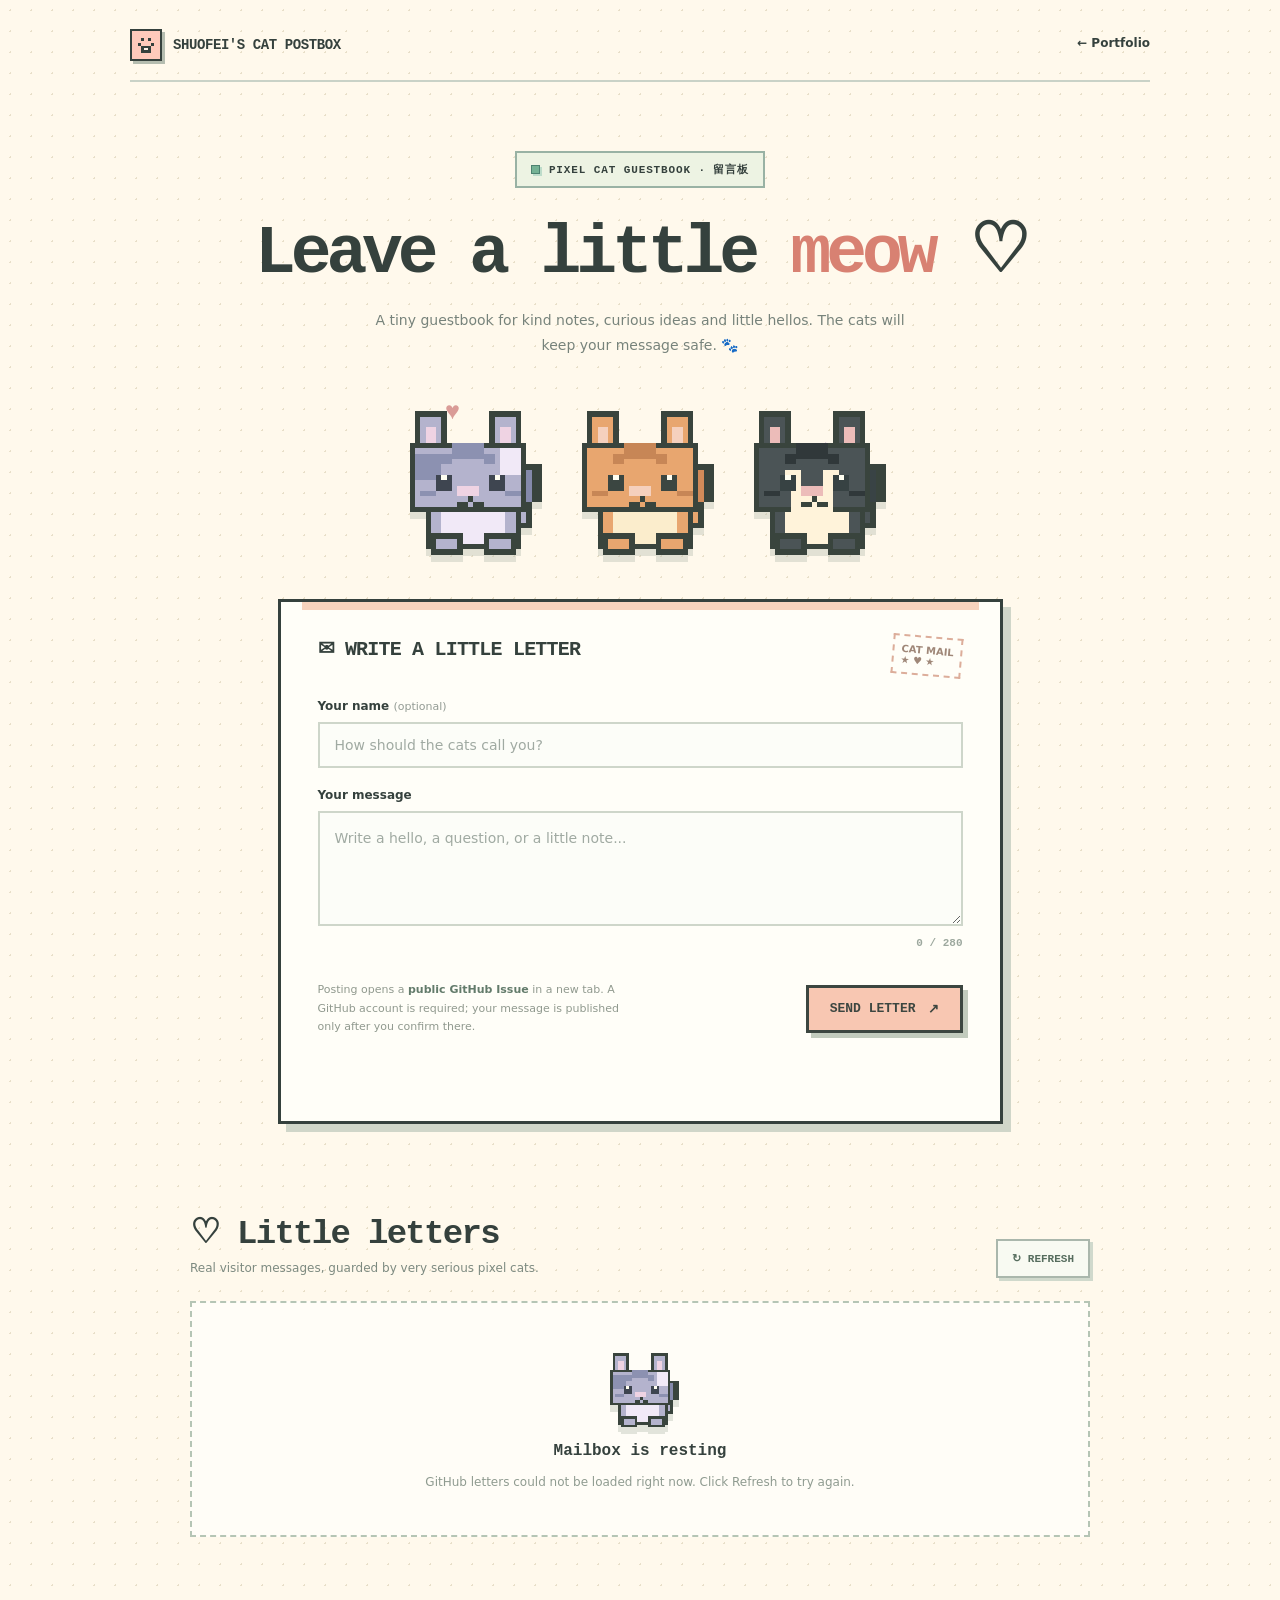
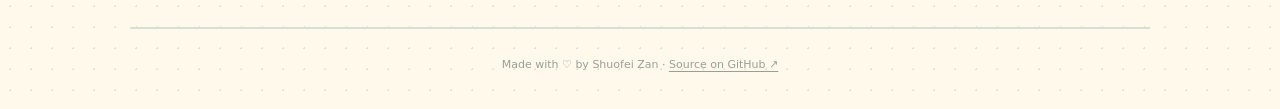
==== commit 5d385b22: "feat: simplify guestbook to one-page pixel cat letter board" ====
--- a/docs/guestbook/index.html
+++ b/docs/guestbook/index.html
@@ -2,401 +2,258 @@
 <html lang="en">
 <head>
 <meta charset="utf-8">
-<meta name="viewport" content="width=device-width,initial-scale=1">
-<meta name="theme-color" content="#fbf7ef">
-<meta name="description" content="The Cat Mail Club: a playful, interactive cat-themed guestbook for Shuofei Zan's design and research portfolio.">
-<title>The Cat Mail Club — Shuofei Zan</title>
+<meta name="viewport" content="width=device-width, initial-scale=1">
+<meta name="theme-color" content="#fff9ec">
+<meta name="description" content="Leave a little note for Shuofei — a tiny pixel-cat guestbook.">
+<title>Pixel Cat Guestbook · Shuofei Zan</title>
 <style>
-@import url('https://fonts.googleapis.com/css2?family=DM+Sans:wght@400;500;600;700;800&family=Fraunces:opsz,wght,SOFT,WONK@9..144,500,50,1;9..144,600,50,1;9..144,700,50,1&display=swap');
-:root{--bg:#fbf7ef;--ink:#343a36;--muted:#767b72;--line:#e8e2d7;--peach:#f2b5a1;--orange:#dc825c;--lilac:#c5badb;--sage:#b7ceaf;--forest:#577968;--paper:#fffdfa;--shadow:0 15px 42px rgba(74,67,57,.08)}
-*{box-sizing:border-box}html{scroll-behavior:smooth}body{margin:0;color:var(--ink);background:var(--bg);font-family:'DM Sans',Arial,sans-serif;-webkit-font-smoothing:antialiased}
-button,input,textarea{font:inherit}button{cursor:pointer}a{color:inherit;text-decoration:none}
-:focus-visible{outline:3px solid #c68467;outline-offset:4px}::selection{background:#efcfb8;color:#32322e}
-.skip-link{position:absolute;top:-80px;left:14px;background:white;z-index:100;padding:14px}.skip-link:focus{top:14px}
-.shell{width:min(1180px,calc(100% - 72px));margin:0 auto}
-header{display:flex;justify-content:space-between;align-items:center;gap:22px;padding:27px 0;border-bottom:1px solid var(--line)}
-.brand{display:flex;align-items:center;gap:10px;white-space:nowrap;letter-spacing:.04em;font-size:13px;font-weight:800}
-.brand-paw{width:34px;height:34px;background:#f5ded0;border-radius:12px;display:grid;place-items:center;transform:rotate(-8deg)}
-.brand-paw svg{width:21px;height:21px}
-.brand small{font-size:10px;font-weight:600;color:#a09d95;padding-left:9px;border-left:1px solid #d9d4cb}
-.nav{display:flex;align-items:center;gap:28px;font-size:12px;font-weight:700}
-.nav a:not(.nav-cta):hover{text-decoration:underline;text-underline-offset:5px}
-.nav-cta{border:1px solid #dfcabc;padding:12px 18px;border-radius:999px;transition:.2s}
-.nav-cta:hover{background:#f3e3d6}
-.hero{display:grid;grid-template-columns:1.02fr .98fr;gap:30px;min-height:605px;align-items:center;padding:62px 0 72px}
-.eyebrow,.section-kicker{font-size:11px;text-transform:uppercase;font-weight:800;letter-spacing:.18em;color:#a6755d}
-.eyebrow{display:flex;align-items:center;gap:11px}.eyebrow:before{content:"";width:7px;height:7px;border-radius:50%;background:#e2a989}
-h1,h2,h3,.display{font-family:'Fraunces',Georgia,serif;letter-spacing:-.047em}
-h1{font-weight:600;font-size:clamp(57px,6.8vw,100px);line-height:1.06;margin:22px 0 26px}
-h1 em{color:var(--orange);font-style:italic}
-.hero-description{font-size:15px;line-height:1.92;color:#767c72;max-width:460px;margin:0 0 33px}
-.hero-actions{display:flex;align-items:center;gap:25px;flex-wrap:wrap}
-.button-primary{background:var(--ink);border:1px solid var(--ink);border-radius:999px;padding:16px 25px;color:white;font-size:12px;font-weight:800;transition:transform .2s,background .2s}
-.button-primary:hover{transform:translateY(-2px);background:var(--forest)}
-.simple-link{font-size:12px;font-weight:800}.simple-link:hover{text-decoration:underline;text-underline-offset:5px}
-.hero-note{display:flex;align-items:center;gap:10px;color:#9a9a8f;font-size:11px;margin-top:34px}.hero-note span{width:25px;height:1px;background:#cbbdaf}
-.hero-art{height:475px;position:relative;display:flex;align-items:center;justify-content:center;isolation:isolate}
-.hero-art:before{content:"";width:min(420px,94%);aspect-ratio:1;border-radius:50%;background:#f9e2d4;position:absolute;z-index:-1;transform:translate(1%,3%)}
-.hero-art:after{content:"";width:80%;height:38px;position:absolute;bottom:25px;border-radius:50%;filter:blur(18px);background:#937b6b24;z-index:-1}
-.hero-art .blob{position:absolute;border:2px dashed #e4bda4;border-radius:50%;width:calc(100% - 50px);aspect-ratio:1;max-width:462px;transform:rotate(13deg)}
-.float-star{position:absolute;font-size:24px;color:#e5aa88;user-select:none}.star-one{top:9%;left:14%}.star-two{right:6%;top:20%;font-size:17px}.star-three{bottom:13%;left:9%;font-size:14px}
-.hero-cat-button{border:0;background:none;padding:0;width:min(400px,86%);position:relative;transition:transform .28s ease;animation:bob 5s ease-in-out infinite;z-index:1}
-.hero-cat-button:hover{transform:rotate(-3deg) scale(1.03)}.hero-cat-button:active{transform:scale(.97)}
-.hero-cat-button .cat-svg{width:100%;height:auto;filter:drop-shadow(0 22px 14px #99796528)}
-.hero-bubble{position:absolute;right:0;top:0;padding:12px 17px;border-radius:16px 16px 16px 2px;background:#fffefa;box-shadow:0 6px 25px #7b5b4624;transform:rotate(7deg);font-size:12px;font-weight:800;color:#a47462;z-index:2}
-.hero-sticker{position:absolute;left:3%;bottom:8%;background:#d7e8d3;padding:12px 15px;border-radius:14px;transform:rotate(-6deg);font-weight:700;font-size:11px;color:#5d7963;z-index:2}
-.purr-count{font-size:11px;letter-spacing:.05em;color:#9a8579;margin-top:12px;text-align:center}
-.halo-heart{position:absolute;z-index:10;font-size:25px;pointer-events:none;animation:flyheart .95s ease-out forwards}
-.strip{display:flex;align-items:center;gap:15px;padding:21px 0;border-top:1px solid var(--line);border-bottom:1px solid var(--line);font-size:11px;letter-spacing:.14em;text-transform:uppercase;font-weight:800;color:#9c988d;flex-wrap:wrap}
-.strip .dot{width:5px;height:5px;background:#dab69e;border-radius:50%}
-.section{padding:95px 0}
-.section-top{margin-bottom:38px}
-.section-top h2{font-size:clamp(42px,4.7vw,67px);line-height:1.1;font-weight:600;margin:15px 0 12px}
-.section-top p{line-height:1.8;color:var(--muted);max-width:630px;font-size:14px}
-.composer{display:grid;grid-template-columns:1.1fr .9fr;gap:24px;align-items:stretch}
-.form-card,.preview-card{border:1px solid #ece2d6;background:var(--paper);border-radius:24px;box-shadow:var(--shadow)}
-.form-card{padding:38px 40px}
-.form-grid{display:grid;grid-template-columns:1fr 1fr;gap:25px}
-.field-group{margin-bottom:25px}.field-group label,.field-legend{display:block;font-size:11px;font-weight:800;letter-spacing:.07em;margin-bottom:12px}
-.field-group label small{font-weight:500;color:#a09d94}
-.input{border:1px solid #e7ded1;background:#fffcf8;border-radius:12px;padding:14px 15px;outline:0;color:var(--ink);width:100%;font-size:13px;transition:border-color .2s}
-.input:focus{border-color:#d8a88e;box-shadow:0 0 0 3px #eedacd55}.input::placeholder{color:#a6a49a}
-textarea.input{resize:vertical;min-height:115px;line-height:1.7}
-.choices{display:flex;flex-wrap:wrap;gap:9px}
-.coat-button,.mood-button{border:1px solid #e6dfd5;border-radius:999px;background:#fffcf8;color:#696c65;padding:9px 13px;font-size:11px;font-weight:800;display:flex;align-items:center;gap:7px;transition:.2s}
-.coat-button[aria-pressed=true],.mood-button[aria-pressed=true]{background:#f6e4d8;color:#854f3d;border-color:#dda98d}
-.coat-button:hover,.mood-button:hover{border-color:#d5ab94}
-.coat-dot{width:13px;height:13px;border-radius:50%;background:var(--coat);border:1px solid #00000017;flex:none}
-.message-counter{font-size:11px;color:#a09d94;text-align:right;margin-top:7px}
-.send-row{border-top:1px solid var(--line);padding-top:25px;display:flex;justify-content:space-between;align-items:center;gap:24px}
-.send-row .help{font-size:11px;line-height:1.7;color:#9a9d94;max-width:240px}.help a{text-decoration:underline}
-.preview-card{padding:31px;display:flex;align-items:center;flex-direction:column;justify-content:space-between;background:#e8efdf;position:relative;overflow:hidden;isolation:isolate}
-.preview-card:before{content:"";width:300px;height:300px;position:absolute;top:70px;border:2px dashed #9fb59a80;border-radius:50%;z-index:-1}
-.preview-card:after{content:"";position:absolute;top:-105px;right:-110px;width:250px;height:250px;border-radius:50%;background:#dcebd380;z-index:-1}
-.preview-header{width:100%;display:flex;justify-content:space-between;font-size:11px;font-weight:800;letter-spacing:.11em;text-transform:uppercase;color:#67836f}
-.preview-cat{width:min(335px,96%);height:315px;display:flex;align-items:center;justify-content:center}
-.preview-cat .cat-svg{width:100%;height:100%;filter:drop-shadow(0 15px 8px #59725426);animation:bob 5.5s ease-in-out infinite}
-.preview-bottom{text-align:center}.preview-bottom h3{font-size:33px;font-weight:600;margin:0 0 8px}.preview-bottom p{font-size:12px;color:#698474;line-height:1.7;max-width:270px;margin:0 auto 8px}
-.cat-wall{background:#f5f0e6;border-top:1px solid #e8e0d4;border-bottom:1px solid #e8e0d4;padding:91px 0 100px}
-.wall-heading{display:flex;justify-content:space-between;align-items:end;gap:25px;margin-bottom:32px}
-.wall-heading h2{font-size:clamp(40px,4.7vw,65px);margin:12px 0 0}
-.wall-description{font-size:13px;color:#908b82;line-height:1.7;max-width:350px}
-.controls{display:flex;justify-content:space-between;gap:15px;align-items:center;flex-wrap:wrap;margin-bottom:27px}
-.filters{display:flex;gap:8px;flex-wrap:wrap}
-.filter{border:1px solid #e1d6c9;border-radius:999px;background:transparent;color:#827a70;padding:9px 15px;font-size:11px;font-weight:800}
-.filter[aria-pressed=true]{background:#424b44;color:white;border-color:#424b44}
-.wall-tools{display:flex;align-items:center;gap:12px;font-size:11px;color:#8b887c}
-.refresh{border:1px solid #ded2c5;background:#fffaf4;border-radius:999px;padding:10px 14px;font-weight:800;color:#71685e}
-.refresh:hover{background:#f7e3d4}.refresh:disabled{opacity:.6;cursor:wait}
-.cat-grid{display:grid;grid-template-columns:repeat(3,minmax(0,1fr));gap:19px}
-.cat-note{position:relative;min-width:0;border:1px solid #e8dbcc;background:#fffefa;border-radius:20px;padding:22px 24px 21px;text-align:left;min-height:354px;display:flex;flex-direction:column;align-items:center;transition:transform .22s,box-shadow .22s;box-shadow:0 8px 20px #917f6a0c}
-.cat-note:hover{transform:translateY(-6px);box-shadow:0 16px 32px #917f6a24}
-.cat-note:focus-visible{outline-offset:-4px}
-.note-meta{display:flex;justify-content:space-between;align-items:center;width:100%;font-size:10px;letter-spacing:.09em;font-weight:800;text-transform:uppercase;color:#b0a79c}
-.note-meta .mood-badge{background:#f8eadd;border-radius:99px;padding:7px 10px;letter-spacing:0;color:#b2785f}
-.note-art{width:min(205px,75%);height:195px;display:flex;align-items:center;justify-content:center;margin:5px 0 -5px}
-.note-art .cat-svg{width:100%;height:100%;transition:transform .23s}
-.cat-note:hover .note-art .cat-svg{transform:rotate(-4deg) translateY(-4px)}
-.note-name{font:600 25px 'Fraunces',Georgia,serif;letter-spacing:-.04em;text-align:center;max-width:100%;overflow-wrap:anywhere;margin:0 0 9px}
-.note-snippet{font-size:12px;line-height:1.6;color:#8d8981;text-align:center;display:-webkit-box;-webkit-line-clamp:2;-webkit-box-orient:vertical;overflow:hidden;max-width:280px;min-height:38px;overflow-wrap:anywhere}
-.note-cta{margin-top:auto;color:#b27759;font-size:11px;font-weight:800;padding-top:14px}
-.empty{grid-column:1/-1;background:#fffbf5;border:1px dashed #dfd0be;border-radius:24px;min-height:370px;padding:28px;text-align:center;display:flex;align-items:center;flex-direction:column;justify-content:center}
-.empty-crew{display:flex;justify-content:center;gap:0;margin-bottom:7px}.empty-crew .cat-svg{width:150px;height:145px;margin:0 -17px}
-.empty h3{font-size:34px;margin:8px 0 10px;font-weight:600}
-.empty p{max-width:440px;color:#979184;font-size:13px;line-height:1.8;margin:0 0 23px}
-.empty .button-primary{font-size:11px}
-.footer{display:flex;justify-content:space-between;gap:20px;padding:35px 0 45px;align-items:center;font-size:11px;color:#969286}
-.footer a{text-decoration:underline;text-underline-offset:4px}
-dialog{width:min(540px,calc(100% - 28px));border:1px solid #eee1d1;border-radius:25px;box-shadow:0 24px 90px #403b36aa;padding:0;background:#fffdf8;color:var(--ink)}
-dialog::backdrop{background:#302d2ba6;backdrop-filter:blur(5px)}
-.letter{padding:36px 39px 35px;position:relative}.letter-top{display:flex;align-items:start;justify-content:space-between;gap:12px}
-.letter-label{font-size:11px;letter-spacing:.16em;font-weight:800;color:#ab8067}
-.close-dialog{border:1px solid #e7dbcc;border-radius:50%;width:36px;height:36px;background:white;color:#77716a;font-size:20px}
-.letter-cat{height:210px;display:grid;place-items:center;background:#f5e8db;margin:22px 0;border-radius:18px}
-.letter-cat .cat-svg{height:215px;width:230px}
-.letter h3{font-size:32px;font-weight:600;margin:15px 0 10px}
-.letter-message{font-size:15px;line-height:1.8;color:#6d716a;white-space:pre-wrap;overflow-wrap:anywhere;margin-bottom:24px}
-.letter-foot{border-top:1px solid #e9e1d5;padding-top:20px;display:flex;justify-content:space-between;align-items:center;gap:10px;flex-wrap:wrap;font-size:11px;color:#98968e}
-.letter-foot a{font-size:11px;font-weight:800;color:#ab7159;text-decoration:underline;text-underline-offset:4px}
-.toast{position:fixed;bottom:20px;left:50%;transform:translate(-50%,120px);opacity:0;pointer-events:none;max-width:min(560px,calc(100% - 32px));background:#35483d;color:white;border-radius:14px;padding:16px 24px;box-shadow:var(--shadow);font-size:12px;line-height:1.6;transition:.23s;z-index:100}
-.toast.show{transform:translate(-50%,0);opacity:1}
-@keyframes bob{0%,100%{translate:0 0}50%{translate:0 -9px}}
-@keyframes flyheart{0%{opacity:0;transform:translateY(0) scale(.4)}20%{opacity:1}100%{opacity:0;transform:translateY(-90px) scale(1.3)}}
-@media(max-width:960px){.shell{width:min(100% - 42px,810px)}.hero{min-height:515px}.hero-art{height:370px}.hero-bubble{right:3%}.composer{grid-template-columns:1fr}.preview-card{min-height:460px}.cat-grid{grid-template-columns:repeat(2,minmax(0,1fr))}.hero h1{font-size:clamp(56px,8vw,78px)}}
-@media(max-width:660px){.shell{width:calc(100% - 34px)}header{padding:19px 0}.brand{font-size:11px}.brand small,.nav a:not(.nav-cta){display:none}.nav-cta{font-size:11px;padding:11px 13px}
-.hero{grid-template-columns:1fr;padding:52px 0 35px;gap:0}.hero h1{font-size:clamp(57px,13.5vw,87px)}.hero-description{font-size:14px;margin-bottom:23px}.hero-note{margin-top:24px}
-.hero-art{height:350px;margin-top:12px}.hero-art:before{width:315px}.hero-art .blob{width:322px}.hero-cat-button{width:300px}.hero-sticker{bottom:4%}
-.strip{font-size:9px;gap:9px;padding:16px 0}.section{padding:67px 0}.section-top{margin-bottom:26px}
-.form-card{padding:25px 20px}.form-grid{grid-template-columns:1fr;gap:0}.preview-card{min-height:385px;padding:22px}.preview-cat{height:260px}.preview-bottom h3{font-size:29px}
-.send-row{flex-direction:column;align-items:stretch;gap:17px}.send-row .help{max-width:100%}.button-primary{text-align:center}
-.cat-wall{padding:69px 0}.wall-heading{display:block}.cat-grid{grid-template-columns:1fr}.cat-note{min-height:310px}.note-art{height:174px}.wall-description{margin-top:14px}
-.letter{padding:22px}.letter-cat{height:185px}.letter-cat .cat-svg{height:180px}
-.footer{flex-direction:column;align-items:start;line-height:1.8}.empty-crew .cat-svg{width:110px;margin:0 -13px}.empty h3{font-size:27px}}
-@media(prefers-reduced-motion:reduce){*,*:before,*:after{animation:none!important;transition:none!important;scroll-behavior:auto!important}}
+:root{
+  color-scheme:light;
+  --bg:#fff9ec;--ink:#35413d;--muted:#79837c;--line:#dfdfcf;
+  --peach:#ffc8b3;--pink:#ffdee0;--mint:#dcefe5;--lavender:#e8e1f5;
+  --yellow:#fff0bc;--paper:#fffef8;--pixel-shadow:#d0d6c9;
+}
+*{box-sizing:border-box}
+html{scroll-behavior:smooth}
+body{margin:0;color:var(--ink);font-family:ui-sans-serif,system-ui,-apple-system,"Segoe UI",sans-serif;background-color:var(--bg);background-image:radial-gradient(#e8dfc9 1px,transparent 1px);background-size:21px 21px;-webkit-font-smoothing:antialiased}
+button,textarea,input{font:inherit}a{color:inherit}button{cursor:pointer}
+:focus-visible{outline:3px dashed #ad6f65;outline-offset:4px}::selection{background:#f9caaf}
+.skip{position:absolute;left:15px;top:-100px;padding:12px;background:white;z-index:99}.skip:focus{top:12px}
+.wrap{width:min(1020px,calc(100% - 48px));margin:auto}
+.topbar{display:flex;align-items:center;justify-content:space-between;gap:20px;padding:29px 0 19px;border-bottom:2px solid #c9d2c7}
+.logo{display:flex;align-items:center;gap:11px;text-decoration:none;font-family:ui-monospace,Consolas,monospace;font-size:14px;font-weight:900;letter-spacing:-.03em}
+.logo-icon{width:32px;height:32px;display:inline-grid;place-items:center;background:#ffcabb;border:2px solid var(--ink);box-shadow:3px 3px 0 #b5bdb0}
+.logo-icon svg{width:22px;height:22px;image-rendering:pixelated}
+.back{font-size:12px;font-weight:700;text-decoration:none;border-bottom:2px solid transparent;padding-bottom:3px}
+.back:hover{border-color:currentColor}
+.hero{text-align:center;padding:69px 0 14px}
+.mini-label{display:inline-flex;align-items:center;gap:9px;padding:9px 14px;background:#edf3e3;border:2px solid #99b2a4;font-family:ui-monospace,Consolas,monospace;font-size:11px;font-weight:800;letter-spacing:.08em}
+.status-dot{height:9px;width:9px;background:#74b294;border:1px solid #4d8270;box-shadow:2px 2px 0 #bddcca}
+h1{font-family:ui-monospace,"Lucida Console",Consolas,monospace;font-size:clamp(35px,5.45vw,68px);letter-spacing:-.075em;line-height:1.14;margin:27px auto 15px;font-weight:900}
+h1 .hi{color:#d88172}
+.sub{color:#77837b;line-height:1.8;max-width:550px;margin:0 auto;font-size:14px}
+.cats{position:relative;display:flex;align-items:flex-end;justify-content:center;gap:2px;height:188px;margin:14px auto 7px}
+.cat-mascot{display:grid;place-items:end center;width:min(27vw,170px);height:175px;transition:transform .18s}
+.cat-mascot:hover{transform:translateY(-8px) rotate(-2deg)}
+.cat-mascot:nth-child(2){width:min(29vw,194px);height:185px;transform:translateY(6px)}
+.cat-mascot:nth-child(2):hover{transform:translateY(-2px)}
+.pixel-cat{display:block;width:100%;max-width:180px;aspect-ratio:1;image-rendering:pixelated;shape-rendering:crispEdges;filter:drop-shadow(0 7px 0 #b2bbad61)}
+.float-heart{position:absolute;font:900 25px ui-monospace,monospace;color:#da9c97;pointer-events:none;user-select:none}
+.heart-one{left:calc(50% - 195px);top:26px}.heart-two{right:calc(50% - 194px);top:66px;color:#c4a7d0;font-size:20px}
+.postbox{position:relative;background:var(--paper);border:3px solid var(--ink);box-shadow:8px 8px 0 var(--pixel-shadow);max-width:725px;margin:18px auto 0;padding:34px 37px;text-align:left}
+.postbox:before{content:"";position:absolute;left:21px;right:21px;top:0;border-top:8px solid #f7d3bd}
+.box-heading{display:flex;gap:18px;justify-content:space-between;align-items:start;margin-bottom:23px}
+.box-heading h2{font:900 20px/1.4 ui-monospace,Consolas,monospace;letter-spacing:-.04em;margin:0}
+.box-heading .note-stamp{font-size:10px;font-weight:900;color:#9f8778;border:2px dashed #dcad9a;padding:7px;white-space:nowrap;transform:rotate(5deg)}
+.form-row{display:grid;grid-template-columns:1fr;gap:20px}
+.field label{display:block;font-size:12px;font-weight:800;margin-bottom:9px}.field label span{color:#939b94;font-size:11px;font-weight:500}
+.field input,.field textarea{width:100%;border:2px solid #ced6ca;background:#fcfdf8;color:var(--ink);border-radius:0;padding:13px 15px;font-size:14px;outline:0}
+.field input:focus,.field textarea:focus{border-color:#789c89;box-shadow:3px 3px 0 #d0e1d4}
+.field input::placeholder,.field textarea::placeholder{color:#a0aaa2}
+.field textarea{min-height:115px;line-height:1.8;resize:vertical}
+.count{font:700 11px ui-monospace,Consolas,monospace;text-align:right;color:#9da89e;margin-top:7px}
+.send-line{display:flex;align-items:center;justify-content:space-between;gap:24px;margin-top:21px}
+.send-help{font-size:11px;line-height:1.7;color:#90998e;max-width:310px}
+.send-help strong{color:#637b6b}
+.send{display:inline-flex;gap:12px;align-items:center;justify-content:center;white-space:nowrap;background:#f8c7b2;color:#3c4640;border:3px solid #3c4640;padding:13px 21px;font:900 13px ui-monospace,Consolas,monospace;box-shadow:5px 5px 0 #c2cbbd;transition:transform .14s,box-shadow .14s}
+.send:hover{transform:translate(-2px,-2px);box-shadow:7px 7px 0 #c2cbbd}
+.send:active{transform:translate(3px,3px);box-shadow:2px 2px 0 #c2cbbd}
+.form-status{font-size:12px;line-height:1.7;min-height:19px;color:#537a66;margin-top:20px}
+.wall{max-width:900px;margin:87px auto 90px}
+.wall-head{display:flex;justify-content:space-between;align-items:end;gap:18px;margin-bottom:23px}
+.wall-title{font:900 clamp(22px,4vw,34px) ui-monospace,Consolas,monospace;letter-spacing:-.05em;margin:0 0 5px}
+.wall-subtitle{margin:0;color:#7d8a80;font-size:12px;line-height:1.7}
+.refresh{border:2px solid #aab7ac;background:#f8faf2;color:#566d5e;font:800 11px ui-monospace,monospace;padding:11px 14px;box-shadow:3px 3px 0 #d0d9cc}
+.refresh:hover{background:#ecf4e9}.refresh:disabled{opacity:.65;cursor:wait}
+.messages{display:grid;grid-template-columns:repeat(2,minmax(0,1fr));gap:17px}
+.letter{display:grid;grid-template-columns:94px minmax(0,1fr);gap:14px;background:var(--paper);border:2px solid #899e8e;box-shadow:5px 5px 0 #d2d6c6;padding:17px;min-height:163px}
+.letter.cat-0{background:#fff9f3}.letter.cat-1{background:#f7faf1}.letter.cat-2{background:#faf5fc}.letter.cat-3{background:#fffaf0}
+.letter-img{width:93px;align-self:start;background:#fff0d7;border:2px dashed #e5cfb1;padding:6px;display:grid;place-items:center}
+.letter-img svg{width:76px;height:76px}
+.letter-body{min-width:0;display:flex;flex-direction:column;gap:7px}
+.letter-name{font-weight:900;font-size:13px;overflow-wrap:anywhere}
+.letter-text{margin:0;font-size:12px;line-height:1.65;color:#637269;white-space:pre-wrap;overflow-wrap:anywhere;max-height:145px;overflow-y:auto}
+.letter-meta{font-size:10px;color:#949e95;display:flex;justify-content:space-between;align-items:end;flex-wrap:wrap;gap:7px;margin-top:auto}
+.letter-meta a{color:#537664;text-decoration:underline;text-underline-offset:3px}
+.empty{grid-column:1/-1;display:flex;flex-direction:column;justify-content:center;align-items:center;text-align:center;padding:39px 20px 42px;border:2px dashed #b5c5b5;background:#fffdf7;min-height:195px}
+.empty .pixel-cat{max-width:88px}
+.empty strong{font:900 16px ui-monospace,monospace;margin:12px 0}
+.empty p{color:#8f9b90;font-size:12px;line-height:1.7;margin:0}
+footer{border-top:2px solid #d8dfd4;text-align:center;color:#98a095;padding:27px 0 36px;font-size:11px;line-height:1.6}
+footer a{text-decoration:underline;text-underline-offset:3px}
+@media(max-width:740px){.wrap{width:calc(100% - 28px)}.topbar{padding:20px 0 14px}.logo{font-size:12px}
+.hero{padding-top:45px}h1{font-size:clamp(35px,8vw,53px)}.cats{height:146px;margin-top:10px}.cat-mascot{height:138px}.cat-mascot:nth-child(2){height:150px}
+.heart-one{left:10%;top:14px}.heart-two{right:11%;top:39px}
+.postbox{padding:27px 19px 22px;box-shadow:5px 5px 0 var(--pixel-shadow);margin:15px 3px 0}
+.box-heading h2{font-size:17px}.send-line{flex-direction:column;align-items:stretch;gap:16px}.send-help{max-width:none}.send{width:100%}
+.wall{margin:67px 2px 66px}.messages{grid-template-columns:1fr}.wall-title{font-size:25px}.refresh{font-size:10px;padding:9px}
+}
+@media(max-width:380px){.logo span:last-child{max-width:170px;white-space:normal}.postbox{padding-inline:14px}.letter{grid-template-columns:70px 1fr;padding:12px;gap:9px}.letter-img{width:67px}.letter-img svg{width:50px;height:50px}}
+@media(prefers-reduced-motion:reduce){*,*:before,*:after{scroll-behavior:auto!important;animation:none!important;transition:none!important}}
 </style>
 </head>
 <body>
-<a href="#letter-form" class="skip-link">Skip to the guestbook form</a>
-<div class="shell">
-<header>
-<a href="../" class="brand" aria-label="Shuofei Zan home"><span class="brand-paw" aria-hidden="true"><svg viewBox="0 0 24 24" fill="#a56d56"><ellipse cx="12" cy="16" rx="6" ry="5"/><circle cx="4.5" cy="9" r="2"/><circle cx="10" cy="6" r="2"/><circle cx="16.5" cy="6.5" r="2"/><circle cx="21" cy="11" r="2"/></svg></span> THE CAT MAIL CLUB <small>by Shuofei</small></a>
-<nav class="nav" aria-label="Site navigation"><a href="#how">How it works</a><a href="#letters">Cat letters</a><a href="../">Portfolio ↗</a><a href="#letter-form" class="nav-cta">Leave a meow ↗</a></nav>
+<a href="#guestbook-form" class="skip">Skip to the guestbook</a>
+<div class="wrap">
+<header class="topbar">
+<a class="logo" href="../" aria-label="Back to Shuofei Zan portfolio">
+<span class="logo-icon" aria-hidden="true"><svg viewBox="0 0 22 22" shape-rendering="crispEdges"><path fill="#35413d" d="M6 4h3v3H6zm7 0h3v3h-3zM3 9h3v3H3zm13 0h3v3h-3zM6 12h10v7H6z"/><path fill="#fff0e6" d="M9 14h4v2H9z"/></svg></span>
+<span>SHUOFEI'S CAT POSTBOX</span>
+</a>
+<a class="back" href="../">← Portfolio</a>
 </header>
 <main>
-<section class="hero" aria-labelledby="hero-title">
-<div>
-<div class="eyebrow">A tiny corner of the internet · 猫猫留言邮局</div>
-<h1 id="hero-title">Every hello deserves a little <em>meow.</em></h1>
-<p class="hero-description">Welcome to my little cat mail club. Pick a kitty, leave a note, and add a new furry friend to this cozy corner of my design and research portfolio.</p>
-<div class="hero-actions"><a class="button-primary" href="#letter-form">SEND A CAT-LETTER &nbsp; ↗</a><a class="simple-link" href="#letters">MEET THE CATS &nbsp; ↓</a></div>
-<div class="hero-note"><span></span> An experimental little guestbook · no database required</div>
-</div>
-<div>
-<div class="hero-art" id="hero-art">
- <span class="float-star star-one" aria-hidden="true">✳</span><span class="float-star star-two" aria-hidden="true">✦</span><span class="float-star star-three" aria-hidden="true">✳</span>
- <div class="blob" aria-hidden="true"></div><div class="hero-bubble" id="bubble">pspsps... ♡</div>
- <button class="hero-cat-button" type="button" id="pet-cat" aria-label="Pet the big cat" title="Click to pet!"><span id="hero-cat"></span></button>
- <div class="hero-sticker">100% friendly<br>↓ tap to pet</div>
-</div>
-<div class="purr-count" id="purr-count" aria-live="polite">Click the kitty to send some love ♡</div>
+<section class="hero" aria-labelledby="main-title">
+<div class="mini-label"><span class="status-dot" aria-hidden="true"></span> PIXEL CAT GUESTBOOK · 留言板</div>
+<h1 id="main-title">Leave a little <span class="hi">meow</span> ♡</h1>
+<p class="sub">A tiny guestbook for kind notes, curious ideas and little hellos. The cats will keep your message safe. 🐾</p>
+<div class="cats" aria-hidden="true">
+<span class="float-heart heart-one">♥</span><span class="float-heart heart-two">✦</span>
+<div class="cat-mascot" id="cat-one"></div><div class="cat-mascot" id="cat-two"></div><div class="cat-mascot" id="cat-three"></div>
 </div>
 </section>
-<div class="strip" aria-label="Guestbook features"><span>✿ Pick a cat</span><span class="dot"></span><span>✿ Write a note</span><span class="dot"></span><span>✿ Send via GitHub</span><span class="dot"></span><span>✿ Join the cat club</span></div>
-<section class="section" id="how" aria-labelledby="how-title">
-<div class="section-top"><div class="section-kicker">01 / LETTER WRITING STATION</div><h2 id="how-title">Adopt a little messenger.</h2><p>Every message arrives with its own cat. Make yours sleepy, curious, or cheerful — a tiny friend to carry your words.</p></div>
-<div class="composer">
-<form class="form-card" id="letter-form">
-<div class="form-grid">
-<div class="field-group"><label for="visitor-name">YOUR NAME <small>(optional)</small></label><input class="input" id="visitor-name" maxlength="28" placeholder="e.g. Alex" autocomplete="name"></div>
-<div class="field-group"><label for="cat-name">NAME YOUR CAT <small>(optional)</small></label><input class="input" id="cat-name" maxlength="24" placeholder="e.g. Mochi"></div>
-</div>
-<div class="field-group"><span class="field-legend" id="coat-label">01 — PICK A COAT</span><div class="choices" id="coat-choices" role="group" aria-labelledby="coat-label">
-<button type="button" class="coat-button" data-coat="ginger" aria-pressed="true" style="--coat:#e5a069"><span class="coat-dot"></span>Ginger</button>
-<button type="button" class="coat-button" data-coat="tuxedo" aria-pressed="false" style="--coat:#44494a"><span class="coat-dot"></span>Tuxedo</button>
-<button type="button" class="coat-button" data-coat="calico" aria-pressed="false" style="--coat:#daa275"><span class="coat-dot"></span>Calico</button>
-<button type="button" class="coat-button" data-coat="silver" aria-pressed="false" style="--coat:#adb4b7"><span class="coat-dot"></span>Silver</button>
-<button type="button" class="coat-button" data-coat="cream" aria-pressed="false" style="--coat:#edd7ab"><span class="coat-dot"></span>Cream</button>
-<button type="button" class="coat-button" data-coat="lilac" aria-pressed="false" style="--coat:#b3a3c7"><span class="coat-dot"></span>Lilac</button>
-</div></div>
-<div class="field-group"><span class="field-legend" id="mood-label">02 — CHOOSE THEIR MOOD</span><div class="choices" role="group" id="mood-choices" aria-labelledby="mood-label">
-<button type="button" class="mood-button" data-mood="happy" aria-pressed="true">☺ Happy</button>
-<button type="button" class="mood-button" data-mood="sleepy" aria-pressed="false">☾ Sleepy</button>
-<button type="button" class="mood-button" data-mood="curious" aria-pressed="false">✧ Curious</button>
-</div></div>
-<div class="field-group"><label for="message">03 — WRITE YOUR LITTLE LETTER</label><textarea class="input" id="message" maxlength="280" rows="4" placeholder="A hello, a thought, a research question, or a collaboration idea…" required></textarea><div class="message-counter"><span id="counter">0</span> / 280 characters</div></div>
-<div class="send-row"><div class="help">Clicking below opens a prefilled <strong>public GitHub Issue</strong>. You'll need to sign in and click Submit there to publish. Nothing is posted automatically.</div><button type="submit" class="button-primary">SEND MY CAT-LETTER &nbsp; ↗</button></div>
+<section class="postbox" aria-labelledby="form-title">
+<div class="box-heading"><h2 id="form-title">✉ WRITE A LITTLE LETTER</h2><span class="note-stamp" aria-hidden="true">CAT MAIL<br>★ ♥ ★</span></div>
+<form id="guestbook-form" method="get" action="https://github.com/Adele0302/shuofei-zan-design-portfolio/issues/new" target="_blank">
+<input type="hidden" name="title" id="issue-title">
+<input type="hidden" name="body" id="issue-body">
+<div class="form-row">
+<div class="field"><label for="visitor-name">Your name <span>(optional)</span></label><input id="visitor-name" maxlength="30" autocomplete="name" placeholder="How should the cats call you?"></div>
+<div class="field"><label for="message">Your message</label><textarea id="message" maxlength="280" minlength="1" placeholder="Write a hello, a question, or a little note..." required></textarea><div class="count" id="char-count">0 / 280</div></div>
+</div>
+<div class="send-line">
+<p class="send-help">Posting opens a <strong>public GitHub Issue</strong> in a new tab. A GitHub account is required; your message is published only after you confirm there.</p>
+<button class="send" type="submit">SEND LETTER <span aria-hidden="true">↗</span></button>
+</div>
+<div id="form-status" class="form-status" role="status" aria-live="polite"></div>
 </form>
-<aside class="preview-card" aria-label="Live preview of your chosen cat">
-<div class="preview-header"><span>YOUR LITTLE MESSENGER</span><span>♡ 001 / CAT MAIL</span></div>
-<div class="preview-cat" id="preview-cat" aria-hidden="true"></div>
-<div class="preview-bottom"><h3 id="preview-name">Meet Mochi!</h3><p id="preview-description">One cheerful ginger cat, ready to deliver your note.</p></div>
-</aside>
-</div>
+</section>
+<section class="wall" aria-labelledby="wall-title">
+<div class="wall-head"><div><h2 class="wall-title" id="wall-title">♡ Little letters <span id="total-count" aria-label="number of letters"></span></h2><p class="wall-subtitle">Real visitor messages, guarded by very serious pixel cats.</p></div><button type="button" class="refresh" id="refresh">↻ REFRESH</button></div>
+<div class="messages" id="messages" aria-live="polite"><div class="empty"><strong>Checking the mailbox…</strong><p>Collecting new letters from GitHub.</p></div></div>
 </section>
 </main>
-</div>
-<section class="cat-wall" id="letters" aria-labelledby="letters-title">
-<div class="shell">
-<div class="wall-heading"><div><div class="section-kicker">02 / THE CAT CLUB</div><h2 id="letters-title">The cat mail wall<span style="color:#dba181">.</span></h2></div><p class="wall-description">Each real letter becomes a tiny cat you can visit. Tap on a cat to read the message it carries.</p></div>
-<div class="controls">
-<div class="filters" role="group" aria-label="Filter cat letters by mood">
-<button type="button" class="filter" data-filter="all" aria-pressed="true">All the cats</button>
-<button type="button" class="filter" data-filter="happy" aria-pressed="false">☺ Happy</button>
-<button type="button" class="filter" data-filter="sleepy" aria-pressed="false">☾ Sleepy</button>
-<button type="button" class="filter" data-filter="curious" aria-pressed="false">✧ Curious</button>
-</div>
-<div class="wall-tools"><span id="wall-status" role="status" aria-live="polite">Checking for mail…</span><button class="refresh" id="refresh" type="button">↻ Refresh</button></div>
-</div>
-<div class="cat-grid" id="cat-grid" aria-live="polite"></div>
-</div>
-</section>
-<div class="shell">
-<footer class="footer"><span>© <span id="year">2026</span> Shuofei Zan · A tiny side project, made with care and curiosity.</span><span><a href="../">Back to the portfolio ↗</a> &nbsp; · &nbsp; <a href="https://github.com/Adele0302/shuofei-zan-design-portfolio" target="_blank" rel="noopener noreferrer">View source on GitHub ↗</a></span></footer>
-</div>
-<dialog id="letter-dialog" aria-label="Cat letter">
-<div class="letter">
-<div class="letter-top"><div class="letter-label">✉ A LITTLE LETTER FOR YOU</div><button type="button" class="close-dialog" id="close-dialog" aria-label="Close letter">×</button></div>
-<div class="letter-cat" id="dialog-cat" aria-hidden="true"></div>
-<h3 id="dialog-title">A new letter</h3>
-<p class="letter-message" id="dialog-message"></p>
-<div class="letter-foot"><span id="dialog-from"></span><a id="dialog-source" target="_blank" rel="noopener noreferrer" href="https://github.com/Adele0302/shuofei-zan-design-portfolio/issues">Read on GitHub ↗</a></div>
-</div>
-</dialog>
-<div class="toast" id="toast" role="status" aria-live="polite"></div>
+<footer>Made with ♡ by Shuofei Zan · <a href="https://github.com/Adele0302/shuofei-zan-design-portfolio" target="_blank" rel="noopener noreferrer">Source on GitHub ↗</a></footer>
+</div>
 <script>
 (function(){
 'use strict';
-const repo='Adele0302/shuofei-zan-design-portfolio';
-const issuesEndpoint='https://api.github.com/repos/'+repo+'/issues?state=open&sort=created&direction=desc&per_page=100';
-const choices={
- ginger:{name:'Ginger',fur:'#E6A36F',inner:'#F5C3AB',stripe:'#C8814C',patch:'#F5C68F',belly:'#FCE6C8',eye:'#393E3A'},
- tuxedo:{name:'Tuxedo',fur:'#51575A',inner:'#B27C85',stripe:'#32393D',patch:'#FCF7ED',belly:'#FCF7ED',eye:'#2F3536'},
- calico:{name:'Calico',fur:'#FFF0D9',inner:'#EBA5A1',stripe:'#C78459',patch:'#D08F61',belly:'#FFF8EA',eye:'#3F4641'},
- silver:{name:'Silver',fur:'#ACB5B6',inner:'#E8BEC3',stripe:'#7C949C',patch:'#E3E6E2',belly:'#E8EFEB',eye:'#374550'},
- cream:{name:'Cream',fur:'#EDD9B4',inner:'#EDB6A9',stripe:'#D9BA91',patch:'#FBF0D6',belly:'#FFF2DA',eye:'#58504B'},
- lilac:{name:'Lilac',fur:'#B8A9CA',inner:'#EAC0D4',stripe:'#9787B1',patch:'#DDCDE2',belly:'#EBE2F0',eye:'#47414D'}
-};
-const moodLabels={happy:'cheerful',sleepy:'sleepy',curious:'curious'};
-const moodEmoji={happy:'☺',sleepy:'☾',curious:'✧'};
-const pastGlazes={celadon:'cream',ink:'silver',ivory:'cream',amber:'ginger'};
-const $=id=>document.getElementById(id);
-const reduceMotion=window.matchMedia&&window.matchMedia('(prefers-reduced-motion: reduce)').matches;
-let coat='ginger',mood='happy',filter='all',notes=[],toastTimer,petCount=0,loaded=false;
-function catSVG(inputCoat,inputMood){
- const c=Object.prototype.hasOwnProperty.call(choices,inputCoat)?choices[inputCoat]:choices.ginger;
- const safeMood=Object.prototype.hasOwnProperty.call(moodLabels,inputMood)?inputMood:'happy';
- const stripes=inputCoat==='ginger'||inputCoat==='silver';
- const calico=inputCoat==='calico';
- const tuxedo=inputCoat==='tuxedo';
- const eyes=safeMood==='sleepy'
-  ? '<path d="M88 132 Q102 140 114 130 M146 130 Q160 140 174 132" fill="none" stroke="'+c.eye+'" stroke-width="5" stroke-linecap="round"/>'
-  :safeMood==='curious'
-  ? '<ellipse cx="102" cy="129" rx="6" ry="10" fill="'+c.eye+'"/><ellipse cx="162" cy="129" rx="7" ry="11" fill="'+c.eye+'"/><circle cx="103" cy="125" r="2.4" fill="#fff"/><circle cx="163" cy="125" r="2.4" fill="#fff"/>'
-  : '<path d="M90 131 Q102 118 114 131 M149 131 Q161 118 174 131" fill="none" stroke="'+c.eye+'" stroke-width="5" stroke-linecap="round"/>';
- const pattern=stripes?'<path d="M118 78 L127 96 L135 78 M94 88 L98 103 M159 88 L155 103" stroke="'+c.stripe+'" stroke-width="7" stroke-linecap="round" opacity=".65" fill="none"/>':'';
- const headPatch=calico?'<path d="M62 98 Q57 61 91 63 Q104 67 111 86 Q91 108 62 111Z" fill="#D39B6B" opacity=".95"/><path d="M156 73 Q191 52 200 98 L198 106 Q180 116 162 98Z" fill="#66605D" opacity=".93"/>':tuxedo?'<path d="M120 72 Q131 84 142 72 L143 115 Q131 127 120 115Z" fill="#FCF7ED"/>':'';
- const cheekPatch=calico?'<ellipse cx="180" cy="153" rx="20" ry="16" fill="#DDAB77" opacity=".62"/>':'';
- return '<svg class="cat-svg" viewBox="0 0 264 270" xmlns="http://www.w3.org/2000/svg" role="img" aria-label="'+c.name+' '+safeMood+' illustrated cat">'+
- '<path d="M184 202 Q254 205 227 128 Q220 109 209 115" stroke="'+c.stripe+'" stroke-width="26" stroke-linecap="round" fill="none"/>'+
- '<path d="M184 202 Q249 200 227 137" stroke="'+c.fur+'" stroke-width="16" stroke-linecap="round" fill="none"/>'+
- '<ellipse cx="133" cy="201" rx="76" ry="62" fill="'+c.fur+'"/>'+
- '<ellipse cx="130" cy="204" rx="42" ry="47" fill="'+c.belly+'"/>'+
- '<path d="M55 111 L59 53 Q61 25 82 46 L106 75 Q134 63 157 75 L181 46 Q202 25 206 56 L211 115 Q213 191 134 194 Q49 188 55 111Z" fill="'+c.fur+'"/>'+
- '<path d="M70 78 L72 52 Q74 46 82 56 L96 77Z M171 77 L187 55 Q194 45 196 57 L197 83Z" fill="'+c.inner+'"/>'+
- headPatch+pattern+cheekPatch+
- '<ellipse cx="91" cy="155" rx="15" ry="9" fill="#EFABAB" opacity=".42"/><ellipse cx="176" cy="155" rx="15" ry="9" fill="#EFABAB" opacity=".42"/>'+
- eyes+
- '<path d="M128 145 Q133 142 139 145 L134 153Z" fill="#A36B72"/>'+
- '<path d="M134 153 Q131 161 124 160 M134 153 Q138 161 145 159" stroke="'+c.eye+'" stroke-width="2.5" stroke-linecap="round" fill="none"/>'+
- '<path d="M86 153 L54 148 M85 160 L53 163 M183 153 L215 148 M183 160 L215 163" stroke="'+c.stripe+'" stroke-width="2.5" opacity=".65" stroke-linecap="round"/>'+
- '<ellipse cx="99" cy="245" rx="25" ry="14" fill="'+c.fur+'"/><ellipse cx="163" cy="245" rx="25" ry="14" fill="'+c.fur+'"/>'+
- '<path d="M89 249 L89 257 M101 251 L101 258 M153 250 L153 258 M166 249 L166 257" stroke="'+c.stripe+'" stroke-width="2" opacity=".5" stroke-linecap="round"/>'+
- '<path d="M114 184 Q134 199 154 184" fill="none" stroke="'+c.stripe+'" stroke-width="3" opacity=".3"/>'+
- '<path d="M105 185 Q131 196 159 185" stroke="#B96D6A" stroke-width="7" fill="none" stroke-linecap="round"/>'+
- '<circle cx="133" cy="191" r="6" fill="#F3D58D" stroke="#B38857" stroke-width="1.5"/>'+
- '</svg>';
-}
-function setCat(id,co,mo){const host=$(id);host.innerHTML=catSVG(co,mo);}
-function updatePreview(){
- setCat('preview-cat',coat,mood);
- const name=$('cat-name').value.trim()||'Mochi';
- $('preview-name').textContent='Meet '+name+'!';
- $('preview-description').textContent='One '+moodLabels[mood]+' '+choices[coat].name.toLowerCase()+' cat, ready to deliver your note.';
-}
-function choose(kind,value){
- if(kind==='coat'){coat=value;}else{mood=value;}
- document.querySelectorAll('[data-'+kind+']').forEach(b=>b.setAttribute('aria-pressed',String(b.dataset[kind]===value)));
- updatePreview();
-}
-document.querySelectorAll('[data-coat]').forEach(b=>b.addEventListener('click',()=>choose('coat',b.dataset.coat)));
-document.querySelectorAll('[data-mood]').forEach(b=>b.addEventListener('click',()=>choose('mood',b.dataset.mood)));
-$('cat-name').addEventListener('input',updatePreview);
-$('message').addEventListener('input',()=>{$('counter').textContent=String($('message').value.length);});
-function toast(text){$('toast').textContent=text;$('toast').classList.add('show');clearTimeout(toastTimer);toastTimer=setTimeout(()=>$('toast').classList.remove('show'),5900);}
-function heroPet(){
- petCount+=1;
- const sayings=['prrrr... ♡','meow!','head bonk ♡','more pets?','purrrfect!'];$('bubble').textContent=sayings[petCount%5];
- $('purr-count').textContent=petCount===1?'1 pet delivered! ♡':petCount+' pets delivered! ♡';
- if(!reduceMotion){
-  const star=document.createElement('span');star.className='halo-heart';star.textContent=petCount%2?'♥':'♡';
-  star.style.left=(32+(petCount*13)%40)+'%';star.style.top=(29+(petCount*7)%23)+'%';
-  $('hero-art').append(star);star.addEventListener('animationend',()=>star.remove(),{once:true});
- }
-}
-$('pet-cat').addEventListener('click',heroPet);
-$('year').textContent=String(new Date().getFullYear());
-setCat('hero-cat','ginger','happy');updatePreview();
-$('letter-form').addEventListener('submit',function(e){
- e.preventDefault();
- const from=$('visitor-name').value.trim().replace(/[\r\n]+/g,' ').slice(0,28)||'A visitor';
- const friend=$('cat-name').value.trim().replace(/[\r\n]+/g,' ').slice(0,24)||'Mochi';
- const words=$('message').value.trim().slice(0,280);
- if(!words){$('message').focus();return;}
- const title='[Catbook] '+from+' sent '+friend;
- const body='<!-- zan-catbook:v2 -->\nFrom: '+from+'\nCat: '+friend+'\nCoat: '+coat+'\nMood: '+mood+'\nMessage:\n'+words+'\n<!-- end-zan-catbook -->\n\n---\nThis is a public guestbook letter. Publishing this Issue shares the note and author name on GitHub.';
- const url='https://github.com/'+repo+'/issues/new?title='+encodeURIComponent(title)+'&body='+encodeURIComponent(body);
- const link=document.createElement('a');link.href=url;link.target='_blank';link.rel='noopener noreferrer';document.body.append(link);link.click();link.remove();
- toast('Your cat-letter is ready! Please finish posting on GitHub. Come back and refresh the wall afterward.');
+const repository='Adele0302/shuofei-zan-design-portfolio';
+const api='https://api.github.com/repos/'+repository+'/issues?state=open&sort=created&direction=desc&per_page=100';
+const colors=[
+ {fur:'#e8a66f',inner:'#f5d0bd',belly:'#fbedcc',mark:'#c78656',eyes:'#3b4641',tail:'#d28a59'},
+ {fur:'#4b5456',inner:'#ecbcb9',belly:'#fff3da',mark:'#30383a',eyes:'#374243',tail:'#394345'},
+ {fur:'#b4b3cd',inner:'#efd3e3',belly:'#f1e9f7',mark:'#8c91b1',eyes:'#3e4550',tail:'#858aab'},
+ {fur:'#e3d8b2',inner:'#edb7b0',belly:'#fcf4d8',mark:'#ccb88a',eyes:'#3c4540',tail:'#d5c594'}
+];
+const ns='http://www.w3.org/2000/svg';
+const byId=id=>document.getElementById(id);
+function pixelCat(index){
+ const c=colors[((Number(index)||0)%colors.length+colors.length)%colors.length];
+ const pixels=[];
+ const rect=(x,y,w,h,color)=>pixels.push('<rect x="'+x+'" y="'+y+'" width="'+w+'" height="'+h+'" fill="'+color+'"/>');
+ const ink='#39443d';
+ // Tail, ears and body are built from integer-sized pixel blocks, not vector curves or raster imagery.
+ rect(25,17,3,9,ink);rect(27,14,3,7,ink);rect(26,15,2,6,c.tail);rect(25,21,2,4,c.fur);
+ rect(8,19,18,11,ink);rect(9,20,16,9,c.fur);
+ rect(11,21,12,8,c.belly);
+ rect(6,4,6,11,ink);rect(7,5,4,9,c.fur);rect(8,7,2,5,c.inner);
+ rect(20,4,6,11,ink);rect(21,5,4,9,c.fur);rect(22,7,2,5,c.inner);
+ rect(5,10,22,13,ink);rect(6,11,20,11,c.fur);
+ rect(13,10,6,3,c.mark);rect(11,12,2,2,c.mark);rect(19,12,2,2,c.mark);
+ if(index%4===1){rect(12,19,8,4,c.belly);rect(11,15,3,4,c.belly);rect(18,15,3,4,c.belly);}
+ if(index%4===2){rect(6,12,5,5,c.mark);rect(22,11,4,5,c.belly);}
+ if(index%4===3){rect(9,14,4,3,c.belly);rect(20,13,4,3,c.belly);}
+ rect(10,16,3,3,c.eyes);rect(20,16,3,3,c.eyes);
+ rect(11,16,1,1,'#fffef1');rect(21,16,1,1,'#fffef1');
+ rect(14,18,4,2,c.inner);rect(16,20,1,1,ink);rect(14,21,2,1,ink);rect(17,21,2,1,ink);
+ rect(7,19,3,1,c.mark);rect(23,19,3,1,c.mark);
+ rect(9,27,6,4,ink);rect(10,28,4,2,c.fur);rect(19,27,6,4,ink);rect(20,28,4,2,c.fur);
+ return '<svg class="pixel-cat" viewBox="0 0 32 32" xmlns="'+ns+'" shape-rendering="crispEdges" aria-hidden="true">'+pixels.join('')+'</svg>';
+}
+byId('cat-one').innerHTML=pixelCat(2);
+byId('cat-two').innerHTML=pixelCat(0);
+byId('cat-three').innerHTML=pixelCat(1);
+byId('message').addEventListener('input',()=>{
+ byId('char-count').textContent=String(byId('message').value.length)+' / 280';
+});
+byId('guestbook-form').addEventListener('submit',function(event){
+ const content=byId('message').value.trim().slice(0,280);
+ if(!content){event.preventDefault();byId('message').focus();return;}
+ const name=byId('visitor-name').value.trim().replace(/[\r\n]+/g,' ').slice(0,30)||'A visitor';
+ const title='[Pixel Catbook] '+name;
+ const body='<!-- zan-pixel-catbook:v3 -->\nName: '+name+'\nMessage:\n'+content+'\n<!-- end-zan-pixel-catbook -->\n\n---\nPosted using Shuofei Zan’s public Pixel Cat Guestbook. The author confirms publication on GitHub.';
+ byId('issue-title').value=title;
+ byId('issue-body').value=body;
+ byId('form-status').textContent='Almost there! Complete the new Issue on GitHub, then return and refresh the letters.';
+ // Native GET form submission opens GitHub; no message is saved until the visitor posts the Issue.
 });
 function parseIssue(issue){
- if(!issue||issue.pull_request||typeof issue.title!=='string'||!issue.body)return null;
+ if(!issue||issue.pull_request||typeof issue.title!=='string'||typeof issue.body!=='string')return null;
  const body=issue.body.replace(/\r/g,'');
- let from,cat,co,mo,msg;
- if(issue.title.startsWith('[Catbook] ')){
-  const match=body.match(/<!-- zan-catbook:v2 -->\s*\nFrom: ([^\n]+)\nCat: ([^\n]+)\nCoat: ([^\n]+)\nMood: ([^\n]+)\nMessage:\n([\s\S]*?)\n<!-- end-zan-catbook -->/);
-  if(!match)return null;[from,cat,co,mo,msg]=match.slice(1);
+ let name,message;
+ if(issue.title.startsWith('[Pixel Catbook] ')){
+  const m=body.match(/<!-- zan-pixel-catbook:v3 -->\s*\nName: ([^\n]+)\nMessage:\n([\s\S]*?)\n<!-- end-zan-pixel-catbook -->/);
+  if(!m)return null;name=m[1];message=m[2];
+ }else if(issue.title.startsWith('[Catbook] ')){
+  const m=body.match(/<!-- zan-catbook:v2 -->\s*\nFrom: ([^\n]+)\nCat: ([^\n]+)\nCoat: ([^\n]+)\nMood: ([^\n]+)\nMessage:\n([\s\S]*?)\n<!-- end-zan-catbook -->/);
+  if(!m)return null;name=m[1];message=m[5];
  }else if(issue.title.startsWith('[Guestbook] ')){
-  const match=body.match(/<!-- zan-guestbook:v1 -->\s*\nName: ([^\n]+)\nGlaze: ([^\n]+)\nMessage:\n([\s\S]*?)\n<!-- end-zan-guestbook -->/);
-  if(!match)return null;from=match[1];cat='Little Bean';co=pastGlazes[match[2]]||'cream';mo='happy';msg=match[3];
+  const m=body.match(/<!-- zan-guestbook:v1 -->\s*\nName: ([^\n]+)\nGlaze: ([^\n]+)\nMessage:\n([\s\S]*?)\n<!-- end-zan-guestbook -->/);
+  if(!m)return null;name=m[1];message=m[3];
  }else return null;
- from=from.trim().slice(0,28);cat=cat.trim().slice(0,24);msg=msg.trim().slice(0,280);
- if(!from||!cat||!msg||!Object.prototype.hasOwnProperty.call(choices,co)||!Object.prototype.hasOwnProperty.call(moodLabels,mo))return null;
- const link=typeof issue.html_url==='string'&&issue.html_url.startsWith('https://github.com/'+repo+'/issues/')?issue.html_url:'https://github.com/'+repo+'/issues';
- return {from,cat,coat:co,mood:mo,message:msg,created:issue.created_at,link,number:issue.number};
-}
-function element(tag,className,text){
- const e=document.createElement(tag);if(className)e.className=className;if(text!==undefined)e.textContent=text;return e;
-}
-function renderEmpty(isError){
- const root=$('cat-grid');root.replaceChildren();
- const box=element('div','empty');const crew=element('div','empty-crew');
- [['cream','sleepy'],['ginger','happy'],['lilac','curious']].forEach(([co,mo])=>{const s=element('span');s.innerHTML=catSVG(co,mo);crew.append(s);});
- const headline=element('h3','',isError?'The cats are taking a nap.':'A quiet little cat café.');
- const sub=element('p','',isError?'Could not reach GitHub right now. You can still write a cat-letter above, or refresh to try again.':'No public letters yet. These are just our welcome cats — be the first real visitor to send one!');
- const link=element('a','button-primary','SEND THE FIRST LETTER ↗');link.href='#letter-form';
- box.append(crew,headline,sub,link);root.append(box);
-}
-function showNote(note){
- $('dialog-cat').innerHTML=catSVG(note.coat,note.mood);
- $('dialog-title').textContent='A note from '+note.cat;
- $('dialog-message').textContent=note.message;
- const date=note.created?new Date(note.created):null;
- const dateText=date&&!Number.isNaN(date.getTime())?date.toLocaleDateString('en-US',{month:'short',day:'numeric',year:'numeric'}):'';
- $('dialog-from').textContent='By '+note.from+(dateText?' · '+dateText:'');
- $('dialog-source').href=note.link;
- $('letter-dialog').showModal();
-}
-function renderWall(){
- const matches=filter==='all'?notes:notes.filter(n=>n.mood===filter);
- const root=$('cat-grid');root.replaceChildren();
- if(!loaded)return;
- if(notes.length===0){renderEmpty(false);return;}
- if(!matches.length){
-  const empty=element('div','empty');empty.append(element('h3','','No '+filter+' cats yet.'),element('p','','Try another mood, or send your own cat-letter.'));
-  root.append(empty);return;
- }
- matches.slice(0,30).forEach(note=>{
-  const card=element('button','cat-note');card.type='button';card.setAttribute('aria-label','Read the letter carried by '+note.cat+', from '+note.from);
-  const top=element('div','note-meta');
-  top.append(element('span','',String(note.number?'#'+note.number:'CAT MAIL')),element('span','mood-badge',moodEmoji[note.mood]+' '+note.mood));
-  const drawing=element('div','note-art');drawing.innerHTML=catSVG(note.coat,note.mood);
-  const name=element('div','note-name',note.cat);
-  const snippet=element('div','note-snippet','“'+note.message+'”');
-  const cta=element('div','note-cta','READ LETTER ↗');
-  card.append(top,drawing,name,snippet,cta);card.addEventListener('click',()=>showNote(note));root.append(card);
+ name=name.trim().slice(0,30);message=message.trim().slice(0,280);
+ if(!name||!message)return null;
+ const url=typeof issue.html_url==='string'&&issue.html_url.startsWith('https://github.com/'+repository+'/issues/')?issue.html_url:'https://github.com/'+repository+'/issues';
+ const id=Number.isInteger(issue.number)?issue.number:0;
+ return {name,message,url,id,created:issue.created_at||''};
+}
+function node(tag,className,text){
+ const item=document.createElement(tag);
+ if(className)item.className=className;
+ if(text!==undefined)item.textContent=text;
+ return item;
+}
+function emptyMailbox(title,description){
+ const area=byId('messages');area.replaceChildren();
+ const div=node('div','empty');const cat=node('div');cat.innerHTML=pixelCat(2);
+ div.append(cat,node('strong','',title),node('p','',description));area.append(div);
+}
+function render(letters){
+ const area=byId('messages');area.replaceChildren();
+ byId('total-count').textContent=letters.length?'('+letters.length+')':'';
+ if(!letters.length){emptyMailbox('No letters yet ♡','Be the first person to leave a little hello.');return;}
+ letters.slice(0,24).forEach(letter=>{
+  const styleIndex=letter.id%colors.length;
+  const card=node('article','letter cat-'+styleIndex);
+  const avatar=node('div','letter-img');avatar.innerHTML=pixelCat(styleIndex);
+  const content=node('div','letter-body');
+  const author=node('div','letter-name',letter.name);
+  const msg=node('p','letter-text',letter.message);
+  const bottom=node('div','letter-meta');
+  const stamp=letter.created?new Date(letter.created):null;
+  const date=stamp&&!Number.isNaN(stamp.getTime())?stamp.toLocaleDateString('en-US',{month:'short',day:'numeric',year:'numeric'}):'';
+  const when=node('span','',date);
+  const source=node('a','','VIEW ↗');source.href=letter.url;source.target='_blank';source.rel='noopener noreferrer';
+  bottom.append(when,source);content.append(author,msg,bottom);card.append(avatar,content);area.append(card);
  });
 }
-document.querySelectorAll('[data-filter]').forEach(b=>b.addEventListener('click',()=>{
- filter=b.dataset.filter;document.querySelectorAll('[data-filter]').forEach(x=>x.setAttribute('aria-pressed',String(x===b)));renderWall();
-}));
-$('close-dialog').addEventListener('click',()=>$('letter-dialog').close());
-$('letter-dialog').addEventListener('click',e=>{if(e.target===$('letter-dialog'))$('letter-dialog').close();});
-async function loadNotes(){
- const button=$('refresh');button.disabled=true;$('wall-status').textContent='Checking for mail…';
+async function load(){
+ const refresh=byId('refresh');refresh.disabled=true;
+ emptyMailbox('Checking the mailbox…','The pixel cats are finding your letters.');
  try{
-  const response=await fetch(issuesEndpoint,{headers:{'Accept':'application/vnd.github+json'}});
-  if(!response.ok)throw Error('GitHub '+response.status);
-  const data=await response.json();if(!Array.isArray(data))throw Error('Unexpected data');
-  notes=data.map(parseIssue).filter(Boolean);
-  loaded=true;$('wall-status').textContent=notes.length+' public '+(notes.length===1?'letter':'letters');
-  renderWall();
- }catch(err){
-  loaded=false;$('wall-status').textContent='GitHub unavailable';
-  renderEmpty(true);
- }finally{button.disabled=false;}
-}
-$('refresh').addEventListener('click',loadNotes);
-renderEmpty(false);loadNotes();
+  const response=await fetch(api,{headers:{Accept:'application/vnd.github+json'}});
+  if(!response.ok)throw new Error('GitHub '+response.status);
+  const result=await response.json();if(!Array.isArray(result))throw new Error('Invalid response');
+  const notes=result.map(parseIssue).filter(Boolean);
+  render(notes);
+ }catch(error){
+  byId('total-count').textContent='';
+  emptyMailbox('Mailbox is resting','GitHub letters could not be loaded right now. Click Refresh to try again.');
+ }finally{refresh.disabled=false;}
+}
+byId('refresh').addEventListener('click',load);
+load();
 })();
 </script>
 </body>
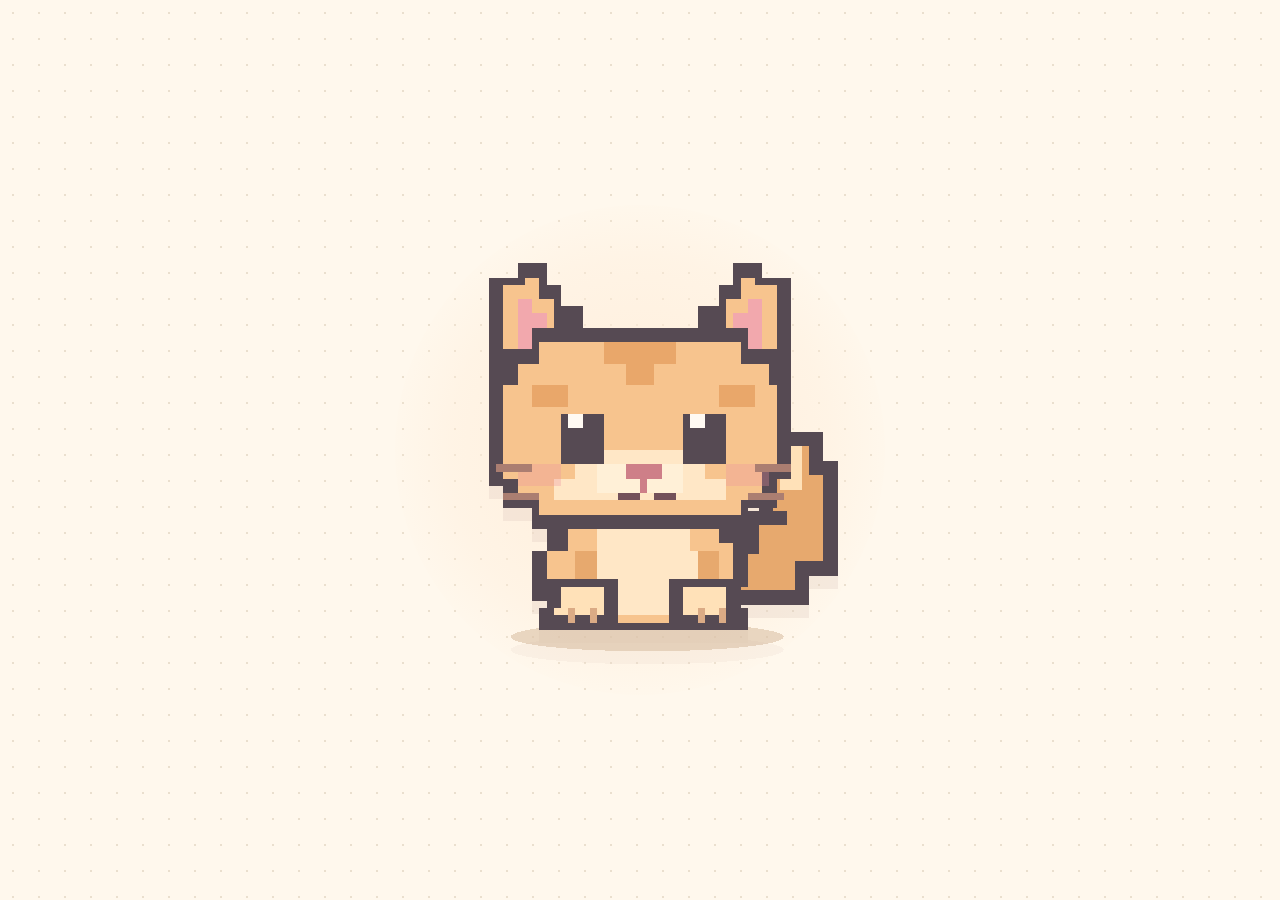
==== commit 5b468e7b: "feat: replace guestbook with single full-screen interactive pixel cat" ====
--- a/docs/guestbook/index.html
+++ b/docs/guestbook/index.html
@@ -1,259 +1,275 @@
 <!doctype html>
-<html lang="en">
+<html lang="zh-CN">
 <head>
 <meta charset="utf-8">
-<meta name="viewport" content="width=device-width, initial-scale=1">
-<meta name="theme-color" content="#fff9ec">
-<meta name="description" content="Leave a little note for Shuofei — a tiny pixel-cat guestbook.">
-<title>Pixel Cat Guestbook · Shuofei Zan</title>
+<meta name="viewport" content="width=device-width,initial-scale=1,viewport-fit=cover">
+<meta name="theme-color" content="#fff8ed">
+<meta name="description" content="一只可以摸摸的像素小猫。">
+<title>摸摸小猫 ♡</title>
 <style>
 :root{
   color-scheme:light;
-  --bg:#fff9ec;--ink:#35413d;--muted:#79837c;--line:#dfdfcf;
-  --peach:#ffc8b3;--pink:#ffdee0;--mint:#dcefe5;--lavender:#e8e1f5;
-  --yellow:#fff0bc;--paper:#fffef8;--pixel-shadow:#d0d6c9;
+  --background:#fff8ed;
+  --outline:#564a53;
+  --fur:#f7c48e;
+  --fur-dark:#e7a96e;
+  --fur-light:#ffe1b8;
+  --pink:#f39eaa;
 }
 *{box-sizing:border-box}
-html{scroll-behavior:smooth}
-body{margin:0;color:var(--ink);font-family:ui-sans-serif,system-ui,-apple-system,"Segoe UI",sans-serif;background-color:var(--bg);background-image:radial-gradient(#e8dfc9 1px,transparent 1px);background-size:21px 21px;-webkit-font-smoothing:antialiased}
-button,textarea,input{font:inherit}a{color:inherit}button{cursor:pointer}
-:focus-visible{outline:3px dashed #ad6f65;outline-offset:4px}::selection{background:#f9caaf}
-.skip{position:absolute;left:15px;top:-100px;padding:12px;background:white;z-index:99}.skip:focus{top:12px}
-.wrap{width:min(1020px,calc(100% - 48px));margin:auto}
-.topbar{display:flex;align-items:center;justify-content:space-between;gap:20px;padding:29px 0 19px;border-bottom:2px solid #c9d2c7}
-.logo{display:flex;align-items:center;gap:11px;text-decoration:none;font-family:ui-monospace,Consolas,monospace;font-size:14px;font-weight:900;letter-spacing:-.03em}
-.logo-icon{width:32px;height:32px;display:inline-grid;place-items:center;background:#ffcabb;border:2px solid var(--ink);box-shadow:3px 3px 0 #b5bdb0}
-.logo-icon svg{width:22px;height:22px;image-rendering:pixelated}
-.back{font-size:12px;font-weight:700;text-decoration:none;border-bottom:2px solid transparent;padding-bottom:3px}
-.back:hover{border-color:currentColor}
-.hero{text-align:center;padding:69px 0 14px}
-.mini-label{display:inline-flex;align-items:center;gap:9px;padding:9px 14px;background:#edf3e3;border:2px solid #99b2a4;font-family:ui-monospace,Consolas,monospace;font-size:11px;font-weight:800;letter-spacing:.08em}
-.status-dot{height:9px;width:9px;background:#74b294;border:1px solid #4d8270;box-shadow:2px 2px 0 #bddcca}
-h1{font-family:ui-monospace,"Lucida Console",Consolas,monospace;font-size:clamp(35px,5.45vw,68px);letter-spacing:-.075em;line-height:1.14;margin:27px auto 15px;font-weight:900}
-h1 .hi{color:#d88172}
-.sub{color:#77837b;line-height:1.8;max-width:550px;margin:0 auto;font-size:14px}
-.cats{position:relative;display:flex;align-items:flex-end;justify-content:center;gap:2px;height:188px;margin:14px auto 7px}
-.cat-mascot{display:grid;place-items:end center;width:min(27vw,170px);height:175px;transition:transform .18s}
-.cat-mascot:hover{transform:translateY(-8px) rotate(-2deg)}
-.cat-mascot:nth-child(2){width:min(29vw,194px);height:185px;transform:translateY(6px)}
-.cat-mascot:nth-child(2):hover{transform:translateY(-2px)}
-.pixel-cat{display:block;width:100%;max-width:180px;aspect-ratio:1;image-rendering:pixelated;shape-rendering:crispEdges;filter:drop-shadow(0 7px 0 #b2bbad61)}
-.float-heart{position:absolute;font:900 25px ui-monospace,monospace;color:#da9c97;pointer-events:none;user-select:none}
-.heart-one{left:calc(50% - 195px);top:26px}.heart-two{right:calc(50% - 194px);top:66px;color:#c4a7d0;font-size:20px}
-.postbox{position:relative;background:var(--paper);border:3px solid var(--ink);box-shadow:8px 8px 0 var(--pixel-shadow);max-width:725px;margin:18px auto 0;padding:34px 37px;text-align:left}
-.postbox:before{content:"";position:absolute;left:21px;right:21px;top:0;border-top:8px solid #f7d3bd}
-.box-heading{display:flex;gap:18px;justify-content:space-between;align-items:start;margin-bottom:23px}
-.box-heading h2{font:900 20px/1.4 ui-monospace,Consolas,monospace;letter-spacing:-.04em;margin:0}
-.box-heading .note-stamp{font-size:10px;font-weight:900;color:#9f8778;border:2px dashed #dcad9a;padding:7px;white-space:nowrap;transform:rotate(5deg)}
-.form-row{display:grid;grid-template-columns:1fr;gap:20px}
-.field label{display:block;font-size:12px;font-weight:800;margin-bottom:9px}.field label span{color:#939b94;font-size:11px;font-weight:500}
-.field input,.field textarea{width:100%;border:2px solid #ced6ca;background:#fcfdf8;color:var(--ink);border-radius:0;padding:13px 15px;font-size:14px;outline:0}
-.field input:focus,.field textarea:focus{border-color:#789c89;box-shadow:3px 3px 0 #d0e1d4}
-.field input::placeholder,.field textarea::placeholder{color:#a0aaa2}
-.field textarea{min-height:115px;line-height:1.8;resize:vertical}
-.count{font:700 11px ui-monospace,Consolas,monospace;text-align:right;color:#9da89e;margin-top:7px}
-.send-line{display:flex;align-items:center;justify-content:space-between;gap:24px;margin-top:21px}
-.send-help{font-size:11px;line-height:1.7;color:#90998e;max-width:310px}
-.send-help strong{color:#637b6b}
-.send{display:inline-flex;gap:12px;align-items:center;justify-content:center;white-space:nowrap;background:#f8c7b2;color:#3c4640;border:3px solid #3c4640;padding:13px 21px;font:900 13px ui-monospace,Consolas,monospace;box-shadow:5px 5px 0 #c2cbbd;transition:transform .14s,box-shadow .14s}
-.send:hover{transform:translate(-2px,-2px);box-shadow:7px 7px 0 #c2cbbd}
-.send:active{transform:translate(3px,3px);box-shadow:2px 2px 0 #c2cbbd}
-.form-status{font-size:12px;line-height:1.7;min-height:19px;color:#537a66;margin-top:20px}
-.wall{max-width:900px;margin:87px auto 90px}
-.wall-head{display:flex;justify-content:space-between;align-items:end;gap:18px;margin-bottom:23px}
-.wall-title{font:900 clamp(22px,4vw,34px) ui-monospace,Consolas,monospace;letter-spacing:-.05em;margin:0 0 5px}
-.wall-subtitle{margin:0;color:#7d8a80;font-size:12px;line-height:1.7}
-.refresh{border:2px solid #aab7ac;background:#f8faf2;color:#566d5e;font:800 11px ui-monospace,monospace;padding:11px 14px;box-shadow:3px 3px 0 #d0d9cc}
-.refresh:hover{background:#ecf4e9}.refresh:disabled{opacity:.65;cursor:wait}
-.messages{display:grid;grid-template-columns:repeat(2,minmax(0,1fr));gap:17px}
-.letter{display:grid;grid-template-columns:94px minmax(0,1fr);gap:14px;background:var(--paper);border:2px solid #899e8e;box-shadow:5px 5px 0 #d2d6c6;padding:17px;min-height:163px}
-.letter.cat-0{background:#fff9f3}.letter.cat-1{background:#f7faf1}.letter.cat-2{background:#faf5fc}.letter.cat-3{background:#fffaf0}
-.letter-img{width:93px;align-self:start;background:#fff0d7;border:2px dashed #e5cfb1;padding:6px;display:grid;place-items:center}
-.letter-img svg{width:76px;height:76px}
-.letter-body{min-width:0;display:flex;flex-direction:column;gap:7px}
-.letter-name{font-weight:900;font-size:13px;overflow-wrap:anywhere}
-.letter-text{margin:0;font-size:12px;line-height:1.65;color:#637269;white-space:pre-wrap;overflow-wrap:anywhere;max-height:145px;overflow-y:auto}
-.letter-meta{font-size:10px;color:#949e95;display:flex;justify-content:space-between;align-items:end;flex-wrap:wrap;gap:7px;margin-top:auto}
-.letter-meta a{color:#537664;text-decoration:underline;text-underline-offset:3px}
-.empty{grid-column:1/-1;display:flex;flex-direction:column;justify-content:center;align-items:center;text-align:center;padding:39px 20px 42px;border:2px dashed #b5c5b5;background:#fffdf7;min-height:195px}
-.empty .pixel-cat{max-width:88px}
-.empty strong{font:900 16px ui-monospace,monospace;margin:12px 0}
-.empty p{color:#8f9b90;font-size:12px;line-height:1.7;margin:0}
-footer{border-top:2px solid #d8dfd4;text-align:center;color:#98a095;padding:27px 0 36px;font-size:11px;line-height:1.6}
-footer a{text-decoration:underline;text-underline-offset:3px}
-@media(max-width:740px){.wrap{width:calc(100% - 28px)}.topbar{padding:20px 0 14px}.logo{font-size:12px}
-.hero{padding-top:45px}h1{font-size:clamp(35px,8vw,53px)}.cats{height:146px;margin-top:10px}.cat-mascot{height:138px}.cat-mascot:nth-child(2){height:150px}
-.heart-one{left:10%;top:14px}.heart-two{right:11%;top:39px}
-.postbox{padding:27px 19px 22px;box-shadow:5px 5px 0 var(--pixel-shadow);margin:15px 3px 0}
-.box-heading h2{font-size:17px}.send-line{flex-direction:column;align-items:stretch;gap:16px}.send-help{max-width:none}.send{width:100%}
-.wall{margin:67px 2px 66px}.messages{grid-template-columns:1fr}.wall-title{font-size:25px}.refresh{font-size:10px;padding:9px}
-}
-@media(max-width:380px){.logo span:last-child{max-width:170px;white-space:normal}.postbox{padding-inline:14px}.letter{grid-template-columns:70px 1fr;padding:12px;gap:9px}.letter-img{width:67px}.letter-img svg{width:50px;height:50px}}
-@media(prefers-reduced-motion:reduce){*,*:before,*:after{scroll-behavior:auto!important;animation:none!important;transition:none!important}}
+html,body{margin:0;width:100%;height:100%;min-height:100%;overflow:hidden}
+body{
+  background:var(--background);
+  background-image:radial-gradient(#eadfce 0.9px,transparent 0.9px);
+  background-size:26px 26px;
+  font-family:system-ui,sans-serif;
+  overscroll-behavior:none;
+}
+main{
+  position:relative;
+  display:grid;
+  place-items:center;
+  min-height:100vh;
+  min-height:100svh;
+  isolation:isolate;
+}
+main::before{
+  content:"";
+  position:absolute;
+  width:min(74vmin,490px);
+  height:min(74vmin,490px);
+  background:radial-gradient(circle,#ffedd9 0%,#ffedd965 55%,transparent 74%);
+  border-radius:50%;
+  pointer-events:none;
+  z-index:-1;
+}
+#cat{
+  -webkit-tap-highlight-color:transparent;
+  appearance:none;
+  border:0;
+  background:transparent;
+  padding:0;
+  display:grid;
+  place-items:center;
+  position:relative;
+  width:min(76vmin,460px);
+  min-width:min(82vw,240px);
+  aspect-ratio:1;
+  touch-action:manipulation;
+  cursor:pointer;
+  outline-offset:12px;
+  user-select:none;
+}
+#cat svg{
+  display:block;
+  width:100%;
+  height:100%;
+  overflow:visible;
+  image-rendering:pixelated;
+  shape-rendering:crispEdges;
+  filter:drop-shadow(0 13px 0 #d0b9ad35);
+  transform-origin:50% 75%;
+  animation:breathing 3.2s ease-in-out infinite;
+  transition:transform .13s steps(2,end);
+}
+#cat:hover svg{transform:translateY(-3px)}
+#cat:active svg{transform:translateY(3px) scale(.98)}
+#cat.pet svg{animation:happyHop .56s steps(5,end) both}
+#cat .tail{transform-origin:45px 51px;animation:tailWag 2.2s steps(4,end) infinite}
+#cat.pet .tail{animation:tailWag .33s steps(3,end) 3}
+#cat .ears{transform-origin:32px 24px}
+#cat.pet .ears{animation:earWiggle .5s steps(3,end)}
+#cat .happy-eyes{opacity:0}
+#cat .open-eyes{opacity:1}
+#cat.pet .happy-eyes,#cat.blink .happy-eyes{opacity:1}
+#cat.pet .open-eyes,#cat.blink .open-eyes{opacity:0}
+#cat .blush{opacity:.3;transition:opacity .12s}
+#cat.pet .blush{opacity:1}
+#cat .mouth-smile{opacity:0}
+#cat.pet .mouth-smile{opacity:1}
+#cat.pet .mouth-idle{opacity:0}
+#cat .paw-left{transform-origin:23px 53px}
+#cat.pet .paw-left{animation:pawWave .48s steps(3,end)}
+#particles{position:absolute;inset:0;pointer-events:none;overflow:hidden}
+.heart{
+  position:absolute;
+  top:50%;
+  left:50%;
+  color:#ed96a2;
+  font-family:ui-monospace,SFMono-Regular,Consolas,monospace;
+  font-weight:900;
+  font-size:clamp(22px,5vmin,37px);
+  line-height:1;
+  text-shadow:2px 2px #fff9f0;
+  transform:translate(-50%,-50%);
+  animation:heartRise .95s steps(8,end) forwards;
+  will-change:transform,opacity;
+}
+.sr-only{position:absolute!important;width:1px;height:1px;padding:0;margin:-1px;overflow:hidden;clip:rect(0,0,0,0);white-space:nowrap;border:0}
+@keyframes breathing{
+  0%,100%{translate:0 0}50%{translate:0 -4px}
+}
+@keyframes happyHop{
+  0%,100%{transform:translateY(0)}
+  36%{transform:translateY(-13px) rotate(-2deg)}
+  64%{transform:translateY(-7px) rotate(2deg)}
+}
+@keyframes tailWag{
+  0%,100%{rotate:-6deg}
+  50%{rotate:13deg}
+}
+@keyframes earWiggle{
+  0%,100%{rotate:0deg}
+  40%{rotate:-4deg}
+  70%{rotate:4deg}
+}
+@keyframes pawWave{
+  0%,100%{rotate:0deg}
+  50%{rotate:-20deg}
+}
+@keyframes heartRise{
+  0%{opacity:0;transform:translate(-50%,-10px) scale(.65)}
+  18%{opacity:1}
+  100%{opacity:0;transform:translate(calc(-50% + var(--dx)),calc(-50% - 155px)) scale(1.24)}
+}
+@media (max-width:520px){
+  #cat{width:min(91vw,450px)}
+  main::before{width:92vmin;height:92vmin}
+}
+@media(prefers-reduced-motion:reduce){
+  #cat svg,#cat .tail,#cat.pet .tail,#cat.pet .ears,#cat.pet .paw-left,#cat.pet svg,.heart{animation:none!important;transition:none!important}
+  #cat svg{transform:none!important}
+}
 </style>
 </head>
 <body>
-<a href="#guestbook-form" class="skip">Skip to the guestbook</a>
-<div class="wrap">
-<header class="topbar">
-<a class="logo" href="../" aria-label="Back to Shuofei Zan portfolio">
-<span class="logo-icon" aria-hidden="true"><svg viewBox="0 0 22 22" shape-rendering="crispEdges"><path fill="#35413d" d="M6 4h3v3H6zm7 0h3v3h-3zM3 9h3v3H3zm13 0h3v3h-3zM6 12h10v7H6z"/><path fill="#fff0e6" d="M9 14h4v2H9z"/></svg></span>
-<span>SHUOFEI'S CAT POSTBOX</span>
-</a>
-<a class="back" href="../">← Portfolio</a>
-</header>
 <main>
-<section class="hero" aria-labelledby="main-title">
-<div class="mini-label"><span class="status-dot" aria-hidden="true"></span> PIXEL CAT GUESTBOOK · 留言板</div>
-<h1 id="main-title">Leave a little <span class="hi">meow</span> ♡</h1>
-<p class="sub">A tiny guestbook for kind notes, curious ideas and little hellos. The cats will keep your message safe. 🐾</p>
-<div class="cats" aria-hidden="true">
-<span class="float-heart heart-one">♥</span><span class="float-heart heart-two">✦</span>
-<div class="cat-mascot" id="cat-one"></div><div class="cat-mascot" id="cat-two"></div><div class="cat-mascot" id="cat-three"></div>
-</div>
-</section>
-<section class="postbox" aria-labelledby="form-title">
-<div class="box-heading"><h2 id="form-title">✉ WRITE A LITTLE LETTER</h2><span class="note-stamp" aria-hidden="true">CAT MAIL<br>★ ♥ ★</span></div>
-<form id="guestbook-form" method="get" action="https://github.com/Adele0302/shuofei-zan-design-portfolio/issues/new" target="_blank">
-<input type="hidden" name="title" id="issue-title">
-<input type="hidden" name="body" id="issue-body">
-<div class="form-row">
-<div class="field"><label for="visitor-name">Your name <span>(optional)</span></label><input id="visitor-name" maxlength="30" autocomplete="name" placeholder="How should the cats call you?"></div>
-<div class="field"><label for="message">Your message</label><textarea id="message" maxlength="280" minlength="1" placeholder="Write a hello, a question, or a little note..." required></textarea><div class="count" id="char-count">0 / 280</div></div>
-</div>
-<div class="send-line">
-<p class="send-help">Posting opens a <strong>public GitHub Issue</strong> in a new tab. A GitHub account is required; your message is published only after you confirm there.</p>
-<button class="send" type="submit">SEND LETTER <span aria-hidden="true">↗</span></button>
-</div>
-<div id="form-status" class="form-status" role="status" aria-live="polite"></div>
-</form>
-</section>
-<section class="wall" aria-labelledby="wall-title">
-<div class="wall-head"><div><h2 class="wall-title" id="wall-title">♡ Little letters <span id="total-count" aria-label="number of letters"></span></h2><p class="wall-subtitle">Real visitor messages, guarded by very serious pixel cats.</p></div><button type="button" class="refresh" id="refresh">↻ REFRESH</button></div>
-<div class="messages" id="messages" aria-live="polite"><div class="empty"><strong>Checking the mailbox…</strong><p>Collecting new letters from GitHub.</p></div></div>
-</section>
+  <button id="cat" type="button" aria-label="摸摸小猫" title="摸摸小猫">
+    <svg viewBox="0 0 64 64" role="img" aria-hidden="true" xmlns="http://www.w3.org/2000/svg">
+      <!-- The cat is drawn in discrete pixel-sized shapes; no external images are loaded. -->
+      <ellipse cx="33" cy="58" rx="19" ry="2" fill="#d7bc9f" opacity=".55"/>
+      <!-- Tail behind the body -->
+      <g class="tail" fill="none" stroke-linecap="square" stroke-linejoin="miter">
+        <path d="M42 49H51V45H55V38H53V34" stroke="#564a53" stroke-width="9"/>
+        <path d="M42 49H51V45H55V38H53V34" stroke="#e7a96e" stroke-width="5"/>
+        <path d="M53 33v3" stroke="#ffe1b8" stroke-width="3"/>
+      </g>
+      <!-- Body and belly -->
+      <path d="M21 40H44V43H47V51H45V57H19V53H17V46H19V42H21Z" fill="#564a53"/>
+      <path d="M22 42H43V45H45V53H43V56H21V53H19V46H22Z" fill="#f7c48e"/>
+      <path d="M26 43H39V46H41V55H24V47H26Z" fill="#ffe7c6"/>
+      <path d="M23 46h3v4h-3zM40 46h3v4h-3z" fill="#e7a96e"/>
+      <!-- Ears and head -->
+      <g class="ears">
+        <path d="M11 24V8H15V6H19V9H21V12H24V21Z" fill="#564a53"/>
+        <path d="M13 22V9H16V8H18V11H20V15H22V21Z" fill="#f7c48e"/>
+        <path d="M15 18v-7h2v2h2v5Z" fill="#f2a8ad"/>
+        <path d="M40 21V12H43V9H45V6H49V8H53V24Z" fill="#564a53"/>
+        <path d="M42 21V15H44V11H46V8H48V9H51V22Z" fill="#f7c48e"/>
+        <path d="M45 18v-5h2v-2h2v7Z" fill="#f2a8ad"/>
+      </g>
+      <path d="M17 15H47V18H51V22H53V36H51V40H47V43H17V40H13V37H11V22H13V18H17Z" fill="#564a53"/>
+      <path d="M18 17H46V20H50V23H51V35H49V39H46V41H18V39H15V36H13V23H15V20H18Z" fill="#f7c48e"/>
+      <!-- Stripes and soft cream muzzle -->
+      <path d="M27 17H37V20H34V23H30V20H27Z" fill="#e9a76a"/>
+      <path d="M17 23h5v3h-5zM43 23h5v3h-5z" fill="#e9a76a"/>
+      <path d="M23 32H41V36H44V39H20V36H23Z" fill="#ffe7c6"/>
+      <path d="M26 34h12v4H26Z" fill="#fff0d7"/>
+      <!-- Open sparkling eyes -->
+      <g class="open-eyes">
+        <rect x="21" y="27" width="6" height="7" fill="#564a53"/>
+        <rect x="22" y="27" width="2" height="2" fill="#fffaf3"/>
+        <rect x="38" y="27" width="6" height="7" fill="#564a53"/>
+        <rect x="39" y="27" width="2" height="2" fill="#fffaf3"/>
+      </g>
+      <!-- Closed, happy eyes during petting and blinking -->
+      <g class="happy-eyes" fill="#564a53">
+        <rect x="20" y="30" width="2" height="2"/>
+        <rect x="22" y="28" width="4" height="2"/>
+        <rect x="26" y="30" width="2" height="2"/>
+        <rect x="37" y="30" width="2" height="2"/>
+        <rect x="39" y="28" width="4" height="2"/>
+        <rect x="43" y="30" width="2" height="2"/>
+      </g>
+      <g class="blush" fill="#ed909f">
+        <rect x="15" y="34" width="6" height="3"/>
+        <rect x="44" y="34" width="6" height="3"/>
+      </g>
+      <path d="M30 34h5v2h-2v2h-1v-2h-2Z" fill="#ce7f88"/>
+      <g class="mouth-idle" fill="#73515a"><rect x="29" y="38" width="3" height="1"/><rect x="34" y="38" width="3" height="1"/></g>
+      <g class="mouth-smile" fill="#73515a"><rect x="28" y="38" width="2" height="2"/><rect x="30" y="40" width="6" height="2"/><rect x="36" y="38" width="2" height="2"/></g>
+      <!-- Whiskers -->
+      <path d="M12 34h5v1h-5zM13 38h5v1h-5zM48 34h5v1h-5zM47 38h5v1h-5z" fill="#ab7e71"/>
+      <!-- Front paws -->
+      <g class="paw-left">
+        <path d="M19 50H29V57H18V54H19Z" fill="#564a53"/>
+        <path d="M21 51H27V55H20V54H21Z" fill="#ffe1b8"/>
+        <path d="M22 54h1v2h-1zm3 0h1v2h-1z" fill="#dbab85"/>
+      </g>
+      <path d="M36 50H46V54H47V57H36Z" fill="#564a53"/>
+      <path d="M38 51H44V55H38Z" fill="#ffe1b8"/>
+      <path d="M40 54h1v2h-1zm3 0h1v2h-1z" fill="#dbab85"/>
+    </svg>
+  </button>
+  <div id="particles" aria-hidden="true"></div>
+  <span class="sr-only" id="announcement" role="status" aria-live="polite"></span>
 </main>
-<footer>Made with ♡ by Shuofei Zan · <a href="https://github.com/Adele0302/shuofei-zan-design-portfolio" target="_blank" rel="noopener noreferrer">Source on GitHub ↗</a></footer>
-</div>
 <script>
 (function(){
-'use strict';
-const repository='Adele0302/shuofei-zan-design-portfolio';
-const api='https://api.github.com/repos/'+repository+'/issues?state=open&sort=created&direction=desc&per_page=100';
-const colors=[
- {fur:'#e8a66f',inner:'#f5d0bd',belly:'#fbedcc',mark:'#c78656',eyes:'#3b4641',tail:'#d28a59'},
- {fur:'#4b5456',inner:'#ecbcb9',belly:'#fff3da',mark:'#30383a',eyes:'#374243',tail:'#394345'},
- {fur:'#b4b3cd',inner:'#efd3e3',belly:'#f1e9f7',mark:'#8c91b1',eyes:'#3e4550',tail:'#858aab'},
- {fur:'#e3d8b2',inner:'#edb7b0',belly:'#fcf4d8',mark:'#ccb88a',eyes:'#3c4540',tail:'#d5c594'}
-];
-const ns='http://www.w3.org/2000/svg';
-const byId=id=>document.getElementById(id);
-function pixelCat(index){
- const c=colors[((Number(index)||0)%colors.length+colors.length)%colors.length];
- const pixels=[];
- const rect=(x,y,w,h,color)=>pixels.push('<rect x="'+x+'" y="'+y+'" width="'+w+'" height="'+h+'" fill="'+color+'"/>');
- const ink='#39443d';
- // Tail, ears and body are built from integer-sized pixel blocks, not vector curves or raster imagery.
- rect(25,17,3,9,ink);rect(27,14,3,7,ink);rect(26,15,2,6,c.tail);rect(25,21,2,4,c.fur);
- rect(8,19,18,11,ink);rect(9,20,16,9,c.fur);
- rect(11,21,12,8,c.belly);
- rect(6,4,6,11,ink);rect(7,5,4,9,c.fur);rect(8,7,2,5,c.inner);
- rect(20,4,6,11,ink);rect(21,5,4,9,c.fur);rect(22,7,2,5,c.inner);
- rect(5,10,22,13,ink);rect(6,11,20,11,c.fur);
- rect(13,10,6,3,c.mark);rect(11,12,2,2,c.mark);rect(19,12,2,2,c.mark);
- if(index%4===1){rect(12,19,8,4,c.belly);rect(11,15,3,4,c.belly);rect(18,15,3,4,c.belly);}
- if(index%4===2){rect(6,12,5,5,c.mark);rect(22,11,4,5,c.belly);}
- if(index%4===3){rect(9,14,4,3,c.belly);rect(20,13,4,3,c.belly);}
- rect(10,16,3,3,c.eyes);rect(20,16,3,3,c.eyes);
- rect(11,16,1,1,'#fffef1');rect(21,16,1,1,'#fffef1');
- rect(14,18,4,2,c.inner);rect(16,20,1,1,ink);rect(14,21,2,1,ink);rect(17,21,2,1,ink);
- rect(7,19,3,1,c.mark);rect(23,19,3,1,c.mark);
- rect(9,27,6,4,ink);rect(10,28,4,2,c.fur);rect(19,27,6,4,ink);rect(20,28,4,2,c.fur);
- return '<svg class="pixel-cat" viewBox="0 0 32 32" xmlns="'+ns+'" shape-rendering="crispEdges" aria-hidden="true">'+pixels.join('')+'</svg>';
-}
-byId('cat-one').innerHTML=pixelCat(2);
-byId('cat-two').innerHTML=pixelCat(0);
-byId('cat-three').innerHTML=pixelCat(1);
-byId('message').addEventListener('input',()=>{
- byId('char-count').textContent=String(byId('message').value.length)+' / 280';
-});
-byId('guestbook-form').addEventListener('submit',function(event){
- const content=byId('message').value.trim().slice(0,280);
- if(!content){event.preventDefault();byId('message').focus();return;}
- const name=byId('visitor-name').value.trim().replace(/[\r\n]+/g,' ').slice(0,30)||'A visitor';
- const title='[Pixel Catbook] '+name;
- const body='<!-- zan-pixel-catbook:v3 -->\nName: '+name+'\nMessage:\n'+content+'\n<!-- end-zan-pixel-catbook -->\n\n---\nPosted using Shuofei Zan’s public Pixel Cat Guestbook. The author confirms publication on GitHub.';
- byId('issue-title').value=title;
- byId('issue-body').value=body;
- byId('form-status').textContent='Almost there! Complete the new Issue on GitHub, then return and refresh the letters.';
- // Native GET form submission opens GitHub; no message is saved until the visitor posts the Issue.
-});
-function parseIssue(issue){
- if(!issue||issue.pull_request||typeof issue.title!=='string'||typeof issue.body!=='string')return null;
- const body=issue.body.replace(/\r/g,'');
- let name,message;
- if(issue.title.startsWith('[Pixel Catbook] ')){
-  const m=body.match(/<!-- zan-pixel-catbook:v3 -->\s*\nName: ([^\n]+)\nMessage:\n([\s\S]*?)\n<!-- end-zan-pixel-catbook -->/);
-  if(!m)return null;name=m[1];message=m[2];
- }else if(issue.title.startsWith('[Catbook] ')){
-  const m=body.match(/<!-- zan-catbook:v2 -->\s*\nFrom: ([^\n]+)\nCat: ([^\n]+)\nCoat: ([^\n]+)\nMood: ([^\n]+)\nMessage:\n([\s\S]*?)\n<!-- end-zan-catbook -->/);
-  if(!m)return null;name=m[1];message=m[5];
- }else if(issue.title.startsWith('[Guestbook] ')){
-  const m=body.match(/<!-- zan-guestbook:v1 -->\s*\nName: ([^\n]+)\nGlaze: ([^\n]+)\nMessage:\n([\s\S]*?)\n<!-- end-zan-guestbook -->/);
-  if(!m)return null;name=m[1];message=m[3];
- }else return null;
- name=name.trim().slice(0,30);message=message.trim().slice(0,280);
- if(!name||!message)return null;
- const url=typeof issue.html_url==='string'&&issue.html_url.startsWith('https://github.com/'+repository+'/issues/')?issue.html_url:'https://github.com/'+repository+'/issues';
- const id=Number.isInteger(issue.number)?issue.number:0;
- return {name,message,url,id,created:issue.created_at||''};
-}
-function node(tag,className,text){
- const item=document.createElement(tag);
- if(className)item.className=className;
- if(text!==undefined)item.textContent=text;
- return item;
-}
-function emptyMailbox(title,description){
- const area=byId('messages');area.replaceChildren();
- const div=node('div','empty');const cat=node('div');cat.innerHTML=pixelCat(2);
- div.append(cat,node('strong','',title),node('p','',description));area.append(div);
-}
-function render(letters){
- const area=byId('messages');area.replaceChildren();
- byId('total-count').textContent=letters.length?'('+letters.length+')':'';
- if(!letters.length){emptyMailbox('No letters yet ♡','Be the first person to leave a little hello.');return;}
- letters.slice(0,24).forEach(letter=>{
-  const styleIndex=letter.id%colors.length;
-  const card=node('article','letter cat-'+styleIndex);
-  const avatar=node('div','letter-img');avatar.innerHTML=pixelCat(styleIndex);
-  const content=node('div','letter-body');
-  const author=node('div','letter-name',letter.name);
-  const msg=node('p','letter-text',letter.message);
-  const bottom=node('div','letter-meta');
-  const stamp=letter.created?new Date(letter.created):null;
-  const date=stamp&&!Number.isNaN(stamp.getTime())?stamp.toLocaleDateString('en-US',{month:'short',day:'numeric',year:'numeric'}):'';
-  const when=node('span','',date);
-  const source=node('a','','VIEW ↗');source.href=letter.url;source.target='_blank';source.rel='noopener noreferrer';
-  bottom.append(when,source);content.append(author,msg,bottom);card.append(avatar,content);area.append(card);
- });
-}
-async function load(){
- const refresh=byId('refresh');refresh.disabled=true;
- emptyMailbox('Checking the mailbox…','The pixel cats are finding your letters.');
- try{
-  const response=await fetch(api,{headers:{Accept:'application/vnd.github+json'}});
-  if(!response.ok)throw new Error('GitHub '+response.status);
-  const result=await response.json();if(!Array.isArray(result))throw new Error('Invalid response');
-  const notes=result.map(parseIssue).filter(Boolean);
-  render(notes);
- }catch(error){
-  byId('total-count').textContent='';
-  emptyMailbox('Mailbox is resting','GitHub letters could not be loaded right now. Click Refresh to try again.');
- }finally{refresh.disabled=false;}
-}
-byId('refresh').addEventListener('click',load);
-load();
+  'use strict';
+  const cat=document.getElementById('cat');
+  const particles=document.getElementById('particles');
+  const announcement=document.getElementById('announcement');
+  const reduced=window.matchMedia('(prefers-reduced-motion: reduce)');
+  let pats=0,petTimer=0,blinkTimer=0,dragTime=0,held=false;
+  function pet(){
+    pats++;
+    clearTimeout(petTimer);
+    cat.classList.remove('blink','pet');
+    // Restart a discrete pixel-hop on each click or touch.
+    void cat.offsetWidth;
+    cat.classList.add('pet');
+    petTimer=window.setTimeout(()=>cat.classList.remove('pet'),670);
+    announcement.textContent=pats===1?'小猫发出呼噜声。':'小猫很开心。';
+    if(reduced.matches)return;
+    const origin=cat.getBoundingClientRect();
+    const centerX=origin.left+origin.width/2;
+    const centerY=origin.top+origin.height*.33;
+    const count=3;
+    for(let i=0;i<count;i++){
+      const heart=document.createElement('span');
+      heart.className='heart';
+      heart.textContent=i===1?'✦':'♥';
+      heart.style.left=(centerX+(i-1)*origin.width*.19)+'px';
+      heart.style.top=(centerY+(i%2)*14)+'px';
+      heart.style.setProperty('--dx',((i-1)*36)+'px');
+      particles.appendChild(heart);
+      heart.addEventListener('animationend',()=>heart.remove(),{once:true});
+      window.setTimeout(()=>heart.remove(),1250);
+    }
+  }
+  cat.addEventListener('pointerdown',event=>{
+    if(event.pointerType==='mouse'&&event.button!==0)return;
+    held=true;dragTime=Date.now();pet();
+  });
+  cat.addEventListener('pointermove',event=>{
+    if(!held||event.buttons===0&&event.pointerType==='mouse')return;
+    if(Date.now()-dragTime>330){dragTime=Date.now();pet();}
+  });
+  for(const type of ['pointerup','pointercancel','pointerleave']){
+    cat.addEventListener(type,()=>{held=false;});
+  }
+  // Native button keyboard activation fires a click with detail=0.
+  cat.addEventListener('click',event=>{if(event.detail===0)pet();});
+  function blink(){
+    if(!cat.classList.contains('pet')){
+      cat.classList.add('blink');
+      window.setTimeout(()=>cat.classList.remove('blink'),165);
+    }
+    blinkTimer=window.setTimeout(blink,2700+Math.random()*2400);
+  }
+  blinkTimer=window.setTimeout(blink,2100);
+  window.addEventListener('pagehide',()=>{clearTimeout(blinkTimer);clearTimeout(petTimer);});
 })();
 </script>
 </body>
